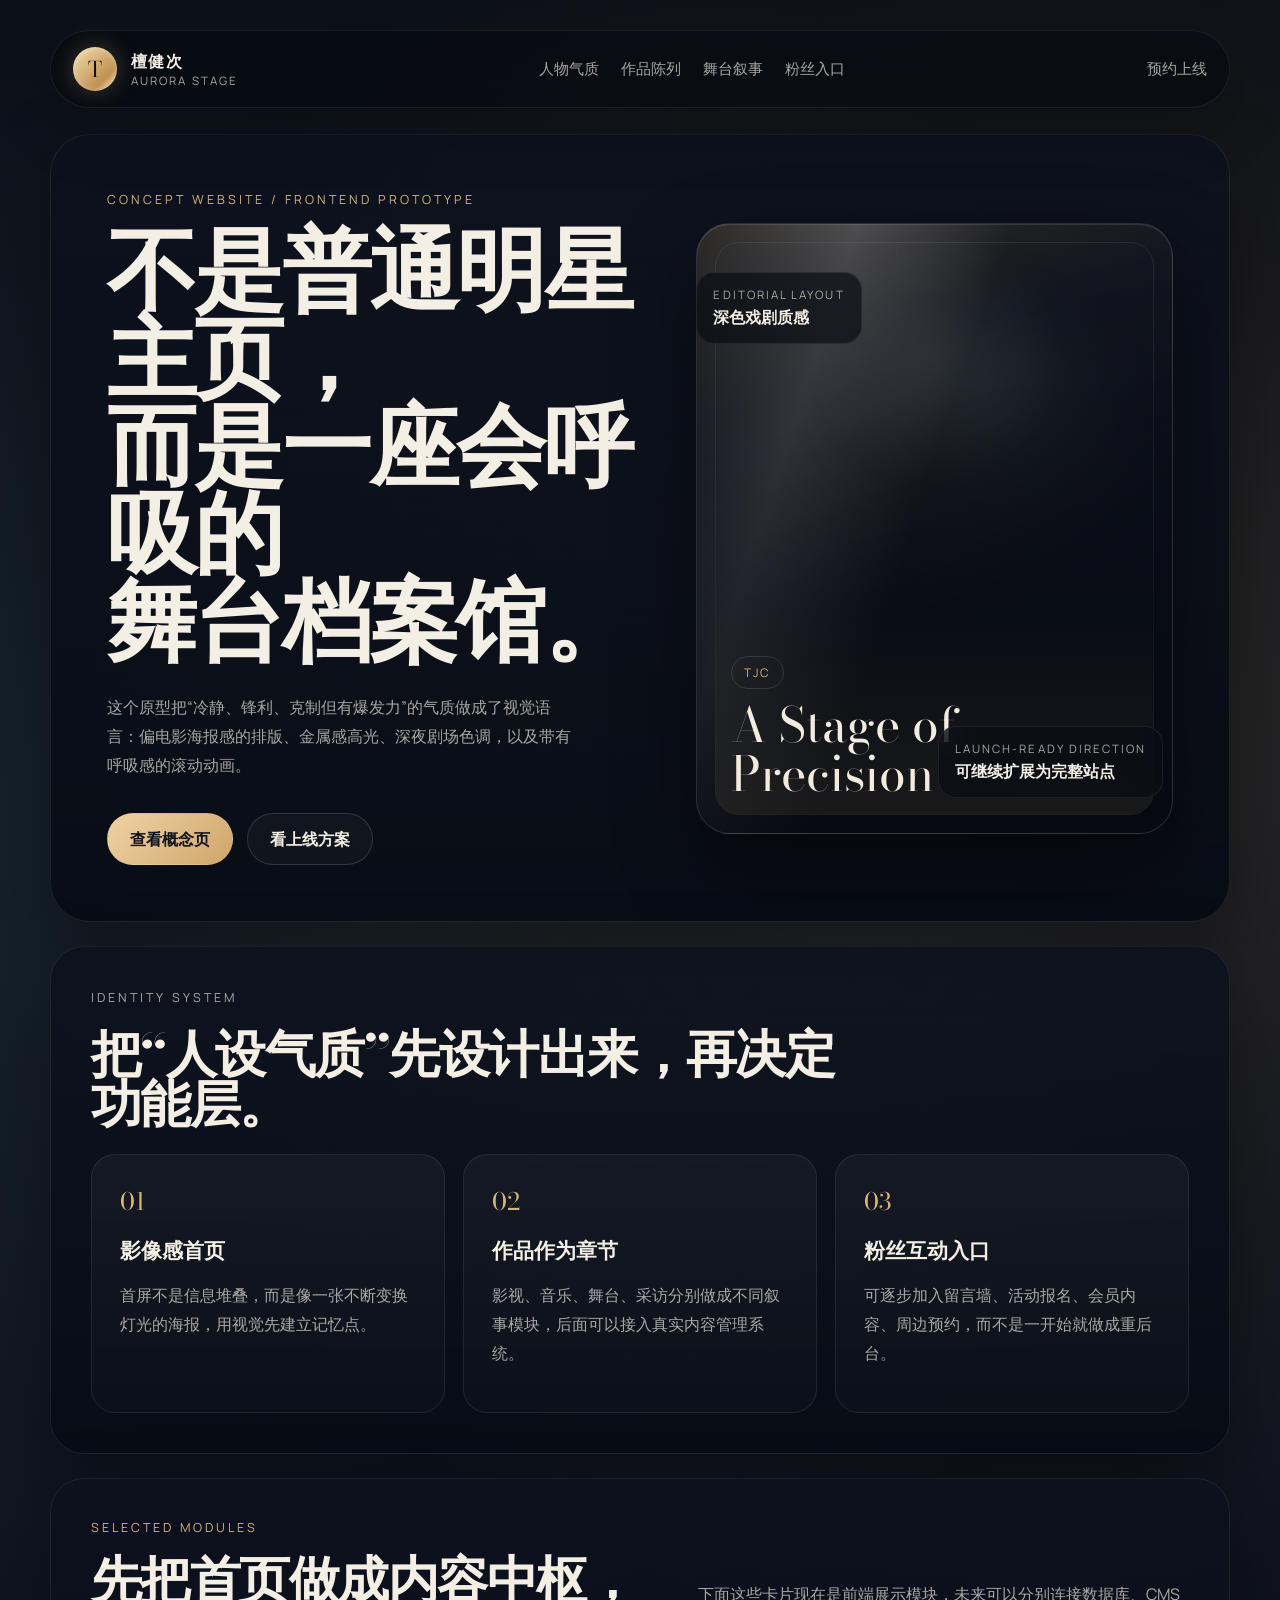
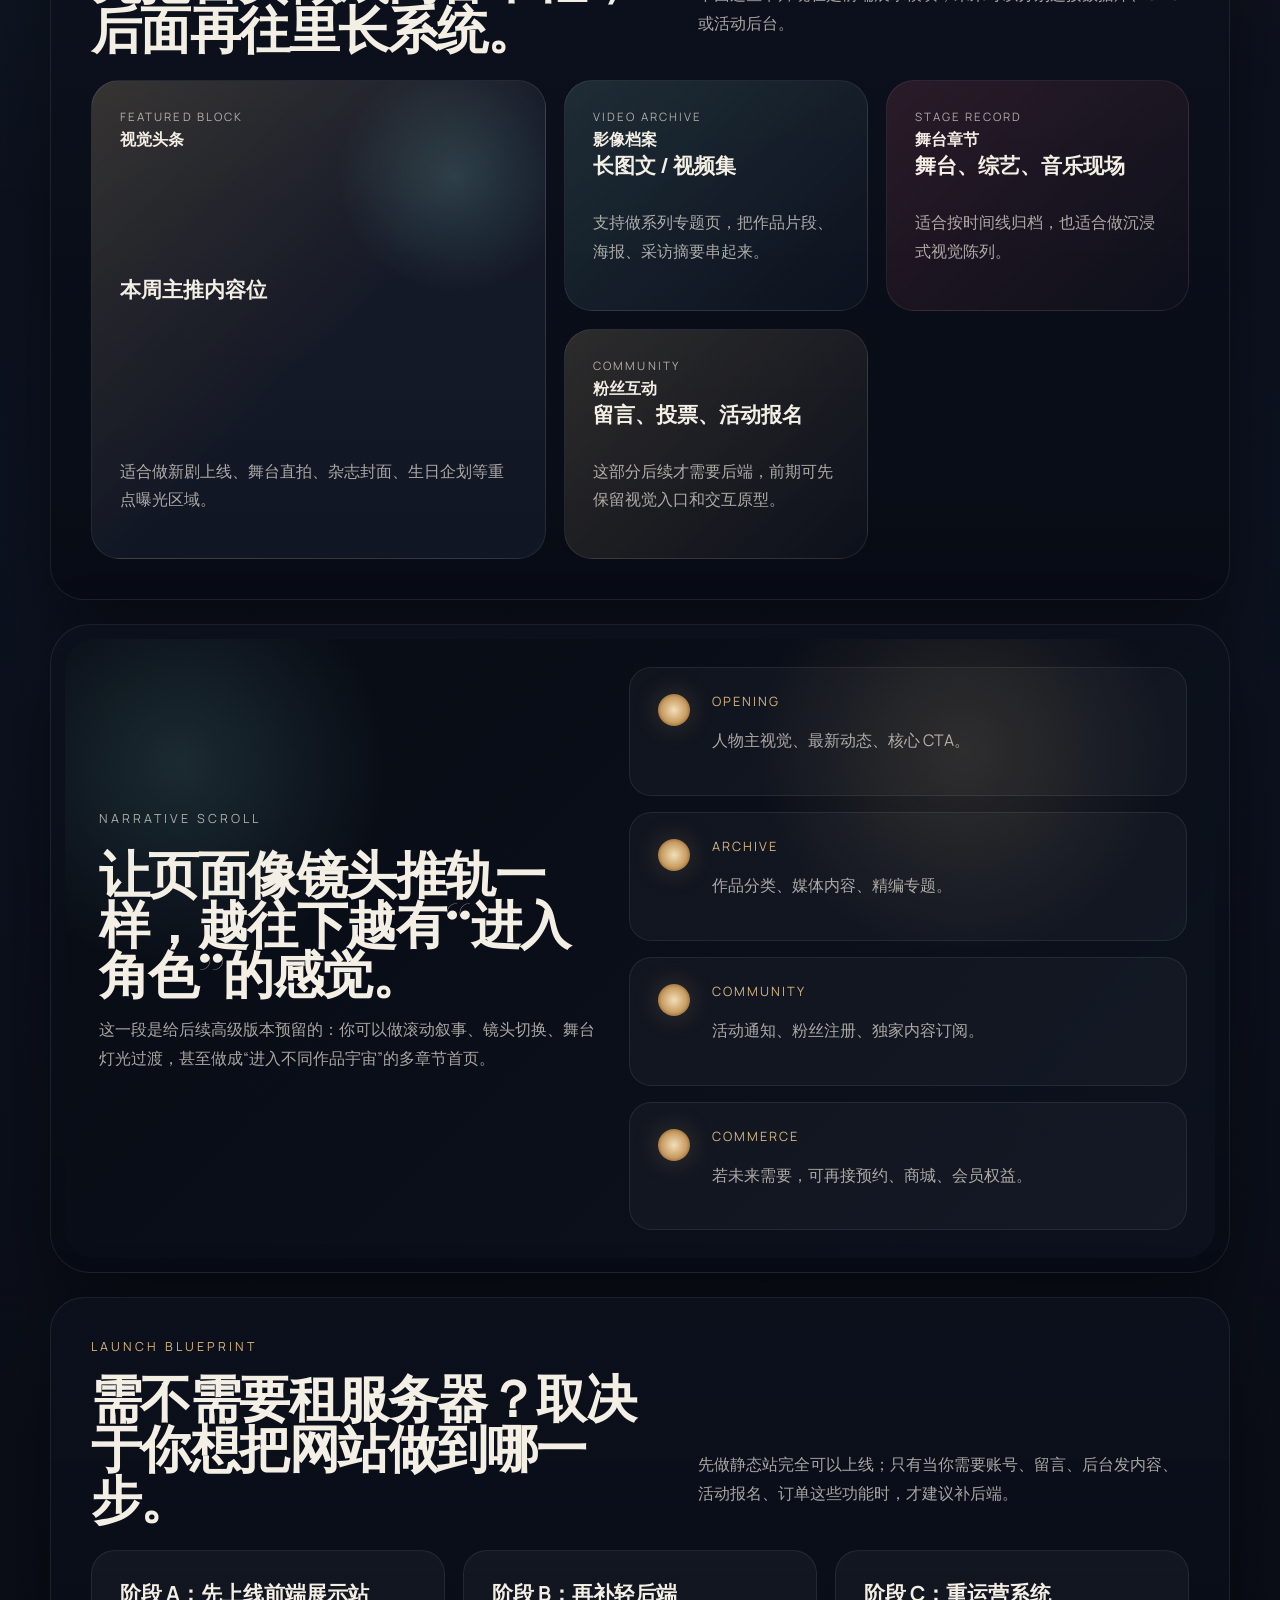
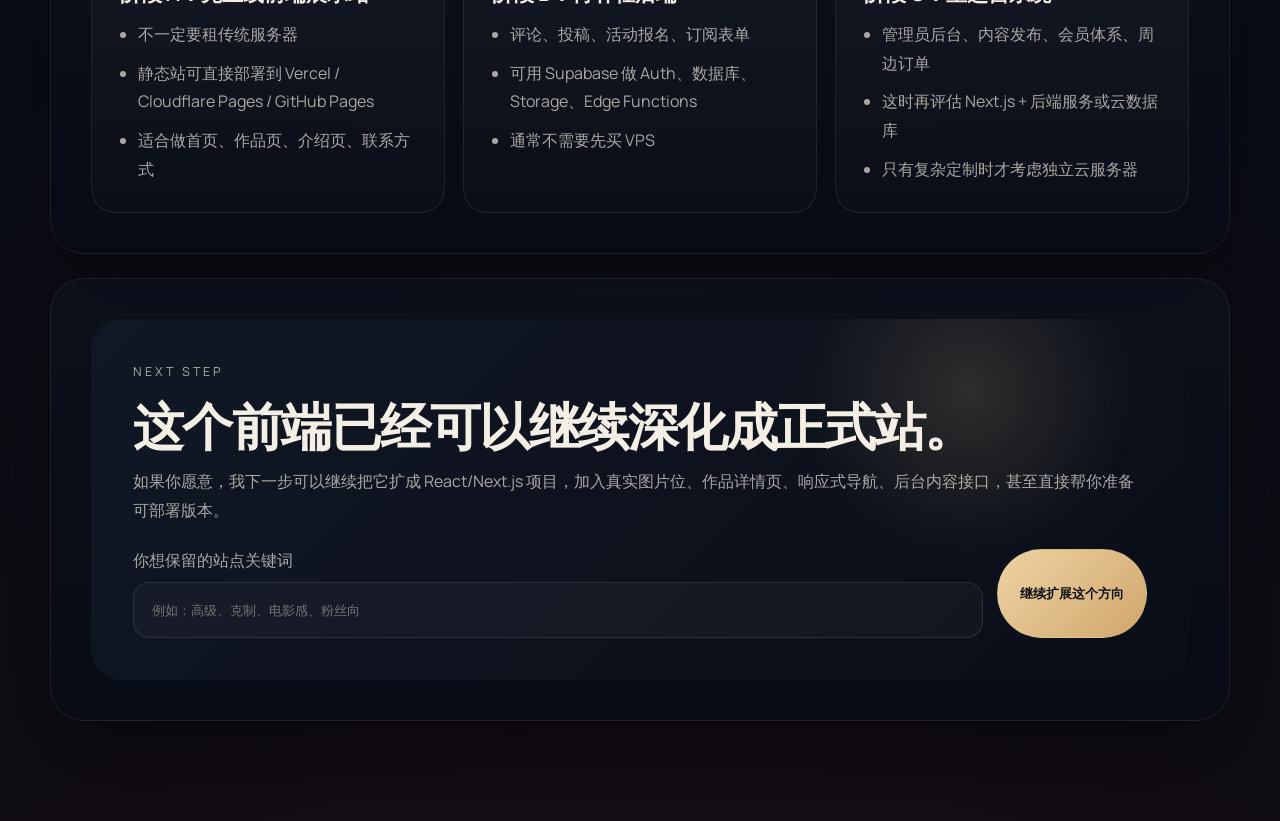
==== index.html @ e32d3f96 "Publish the first concept homepage so the project has a concrete visual starting point This seeds th" ====
<!DOCTYPE html>
<html lang="zh-CN">
  <head>
    <meta charset="UTF-8" />
    <meta name="viewport" content="width=device-width, initial-scale=1.0" />
    <title>檀健次 | Aurora Stage</title>
    <meta
      name="description"
      content="为檀健次打造的概念型个人站首页原型，包含视觉主屏、作品分区、舞台叙事与粉丝互动入口。"
    />
    <link rel="preconnect" href="https://fonts.googleapis.com" />
    <link rel="preconnect" href="https://fonts.gstatic.com" crossorigin />
    <link
      href="https://fonts.googleapis.com/css2?family=Bodoni+Moda:opsz,wght@6..96,400;6..96,500;6..96,700&family=Manrope:wght@400;500;600;700;800&display=swap"
      rel="stylesheet"
    />
    <link rel="stylesheet" href="styles.css" />
  </head>
  <body>
    <div class="page-shell">
      <header class="site-header">
        <a class="brand" href="#top" aria-label="返回顶部">
          <span class="brand-mark">T</span>
          <span class="brand-copy">
            <strong>檀健次</strong>
            <em>Aurora Stage</em>
          </span>
        </a>
        <nav class="site-nav" aria-label="主导航">
          <a href="#identity">人物气质</a>
          <a href="#works">作品陈列</a>
          <a href="#stage">舞台叙事</a>
          <a href="#join">粉丝入口</a>
        </nav>
        <a class="ghost-link" href="#join">预约上线</a>
      </header>

      <main id="top">
        <section class="hero reveal">
          <div class="hero-copy">
            <p class="eyebrow">Concept Website / Frontend Prototype</p>
            <h1>
              不是普通明星主页，<br />
              而是一座会呼吸的<br />
              舞台档案馆。
            </h1>
            <p class="hero-text">
              这个原型把“冷静、锋利、克制但有爆发力”的气质做成了视觉语言：偏电影海报感的排版、金属感高光、深夜剧场色调，以及带有呼吸感的滚动动画。
            </p>
            <div class="hero-actions">
              <a class="button primary" href="#works">查看概念页</a>
              <a class="button secondary" href="#blueprint">看上线方案</a>
            </div>
          </div>
          <div class="hero-visual" aria-hidden="true">
            <div class="halo halo-large"></div>
            <div class="halo halo-small"></div>
            <div class="portrait-frame">
              <div class="portrait-shine"></div>
              <div class="portrait-core">
                <span class="portrait-kicker">TJC</span>
                <span class="portrait-title">A Stage of Precision</span>
              </div>
            </div>
            <div class="hero-note hero-note-top">
              <span>Editorial Layout</span>
              <strong>深色戏剧质感</strong>
            </div>
            <div class="hero-note hero-note-bottom">
              <span>Launch-ready Direction</span>
              <strong>可继续扩展为完整站点</strong>
            </div>
          </div>
        </section>

        <section id="identity" class="identity reveal">
          <div class="section-heading">
            <p class="eyebrow">Identity System</p>
            <h2>把“人设气质”先设计出来，再决定功能层。</h2>
          </div>
          <div class="identity-grid">
            <article>
              <span class="card-index">01</span>
              <h3>影像感首页</h3>
              <p>
                首屏不是信息堆叠，而是像一张不断变换灯光的海报，用视觉先建立记忆点。
              </p>
            </article>
            <article>
              <span class="card-index">02</span>
              <h3>作品作为章节</h3>
              <p>
                影视、音乐、舞台、采访分别做成不同叙事模块，后面可以接入真实内容管理系统。
              </p>
            </article>
            <article>
              <span class="card-index">03</span>
              <h3>粉丝互动入口</h3>
              <p>
                可逐步加入留言墙、活动报名、会员内容、周边预约，而不是一开始就做成重后台。
              </p>
            </article>
          </div>
        </section>

        <section id="works" class="works reveal">
          <div class="section-heading split">
            <div>
              <p class="eyebrow">Selected Modules</p>
              <h2>先把首页做成内容中枢，后面再往里长系统。</h2>
            </div>
            <p class="section-text">
              下面这些卡片现在是前端展示模块，未来可以分别连接数据库、CMS 或活动后台。
            </p>
          </div>
          <div class="works-grid">
            <article class="work-card featured">
              <div class="work-meta">
                <span>Featured Block</span>
                <strong>视觉头条</strong>
              </div>
              <h3>本周主推内容位</h3>
              <p>
                适合做新剧上线、舞台直拍、杂志封面、生日企划等重点曝光区域。
              </p>
            </article>
            <article class="work-card gradient-a">
              <div class="work-meta">
                <span>Video Archive</span>
                <strong>影像档案</strong>
              </div>
              <h3>长图文 / 视频集</h3>
              <p>支持做系列专题页，把作品片段、海报、采访摘要串起来。</p>
            </article>
            <article class="work-card gradient-b">
              <div class="work-meta">
                <span>Stage Record</span>
                <strong>舞台章节</strong>
              </div>
              <h3>舞台、综艺、音乐现场</h3>
              <p>适合按时间线归档，也适合做沉浸式视觉陈列。</p>
            </article>
            <article class="work-card gradient-c">
              <div class="work-meta">
                <span>Community</span>
                <strong>粉丝互动</strong>
              </div>
              <h3>留言、投票、活动报名</h3>
              <p>这部分后续才需要后端，前期可先保留视觉入口和交互原型。</p>
            </article>
          </div>
        </section>

        <section id="stage" class="stage reveal">
          <div class="stage-panel">
            <div class="stage-copy">
              <p class="eyebrow">Narrative Scroll</p>
              <h2>让页面像镜头推轨一样，越往下越有“进入角色”的感觉。</h2>
              <p>
                这一段是给后续高级版本预留的：你可以做滚动叙事、镜头切换、舞台灯光过渡，甚至做成“进入不同作品宇宙”的多章节首页。
              </p>
            </div>
            <div class="stage-timeline">
              <div class="timeline-item">
                <span class="timeline-year">Opening</span>
                <p>人物主视觉、最新动态、核心 CTA。</p>
              </div>
              <div class="timeline-item">
                <span class="timeline-year">Archive</span>
                <p>作品分类、媒体内容、精编专题。</p>
              </div>
              <div class="timeline-item">
                <span class="timeline-year">Community</span>
                <p>活动通知、粉丝注册、独家内容订阅。</p>
              </div>
              <div class="timeline-item">
                <span class="timeline-year">Commerce</span>
                <p>若未来需要，可再接预约、商城、会员权益。</p>
              </div>
            </div>
          </div>
        </section>

        <section id="blueprint" class="blueprint reveal">
          <div class="section-heading split blueprint-head">
            <div>
              <p class="eyebrow">Launch Blueprint</p>
              <h2>需不需要租服务器？取决于你想把网站做到哪一步。</h2>
            </div>
            <p class="section-text">
              先做静态站完全可以上线；只有当你需要账号、留言、后台发内容、活动报名、订单这些功能时，才建议补后端。
            </p>
          </div>
          <div class="blueprint-grid">
            <article>
              <h3>阶段 A：先上线前端展示站</h3>
              <ul>
                <li>不一定要租传统服务器</li>
                <li>静态站可直接部署到 Vercel / Cloudflare Pages / GitHub Pages</li>
                <li>适合做首页、作品页、介绍页、联系方式</li>
              </ul>
            </article>
            <article>
              <h3>阶段 B：再补轻后端</h3>
              <ul>
                <li>评论、投稿、活动报名、订阅表单</li>
                <li>可用 Supabase 做 Auth、数据库、Storage、Edge Functions</li>
                <li>通常不需要先买 VPS</li>
              </ul>
            </article>
            <article>
              <h3>阶段 C：重运营系统</h3>
              <ul>
                <li>管理员后台、内容发布、会员体系、周边订单</li>
                <li>这时再评估 Next.js + 后端服务或云数据库</li>
                <li>只有复杂定制时才考虑独立云服务器</li>
              </ul>
            </article>
          </div>
        </section>

        <section id="join" class="join reveal">
          <div class="join-card">
            <p class="eyebrow">Next Step</p>
            <h2>这个前端已经可以继续深化成正式站。</h2>
            <p>
              如果你愿意，我下一步可以继续把它扩成 React/Next.js 项目，加入真实图片位、作品详情页、响应式导航、后台内容接口，甚至直接帮你准备可部署版本。
            </p>
            <form class="join-form">
              <label>
                <span>你想保留的站点关键词</span>
                <input type="text" placeholder="例如：高级、克制、电影感、粉丝向" />
              </label>
              <button type="button" class="button primary">继续扩展这个方向</button>
            </form>
          </div>
        </section>
      </main>
    </div>
    <script src="script.js"></script>
  </body>
</html>
---- styles.css ----
:root {
  --bg: #0a0d14;
  --bg-soft: #101623;
  --panel: rgba(13, 18, 31, 0.78);
  --panel-strong: rgba(8, 12, 21, 0.94);
  --line: rgba(255, 255, 255, 0.1);
  --text: #f4efe5;
  --muted: rgba(244, 239, 229, 0.68);
  --gold: #d4b47a;
  --gold-soft: rgba(212, 180, 122, 0.2);
  --teal: #7dc7c4;
  --crimson: #8d3147;
  --shadow: 0 35px 80px rgba(0, 0, 0, 0.42);
  --radius-xl: 34px;
  --radius-lg: 24px;
  --radius-md: 18px;
  --content: 1180px;
}

* {
  box-sizing: border-box;
}

html {
  scroll-behavior: smooth;
}

body {
  margin: 0;
  color: var(--text);
  background:
    radial-gradient(circle at 15% 20%, rgba(125, 199, 196, 0.12), transparent 30%),
    radial-gradient(circle at 82% 18%, rgba(212, 180, 122, 0.16), transparent 28%),
    radial-gradient(circle at 50% 120%, rgba(141, 49, 71, 0.18), transparent 34%),
    linear-gradient(180deg, #090c14 0%, #0d1220 52%, #080a10 100%);
  font-family: "Manrope", "PingFang SC", "Microsoft YaHei", sans-serif;
  min-height: 100vh;
}

body::before {
  content: "";
  position: fixed;
  inset: 0;
  pointer-events: none;
  background-image:
    linear-gradient(rgba(255, 255, 255, 0.03) 1px, transparent 1px),
    linear-gradient(90deg, rgba(255, 255, 255, 0.03) 1px, transparent 1px);
  background-size: 56px 56px;
  mask-image: radial-gradient(circle at center, black 48%, transparent 100%);
  opacity: 0.28;
}

.page-shell {
  width: min(calc(100% - 32px), 1320px);
  margin: 20px auto;
  padding: 10px 0 80px;
}

.site-header {
  position: sticky;
  top: 16px;
  z-index: 20;
  width: min(calc(100% - 8px), var(--content));
  margin: 0 auto 26px;
  padding: 16px 22px;
  border: 1px solid rgba(255, 255, 255, 0.08);
  border-radius: 999px;
  display: flex;
  align-items: center;
  justify-content: space-between;
  gap: 18px;
  backdrop-filter: blur(24px);
  background: rgba(6, 9, 16, 0.62);
  box-shadow: 0 20px 60px rgba(0, 0, 0, 0.24);
}

.brand {
  display: inline-flex;
  align-items: center;
  gap: 14px;
  color: inherit;
  text-decoration: none;
}

.brand-mark {
  width: 44px;
  height: 44px;
  border-radius: 50%;
  display: grid;
  place-items: center;
  font-family: "Bodoni Moda", "Times New Roman", serif;
  font-size: 1.35rem;
  color: #111;
  background: linear-gradient(135deg, #f4dfb2, #c19150 72%, #fff0c6);
  box-shadow: inset 0 1px 6px rgba(255, 255, 255, 0.35), 0 0 24px rgba(212, 180, 122, 0.28);
}

.brand-copy {
  display: flex;
  flex-direction: column;
}

.brand-copy strong {
  font-size: 0.98rem;
  font-weight: 800;
  letter-spacing: 0.08em;
}

.brand-copy em {
  color: var(--muted);
  font-style: normal;
  font-size: 0.72rem;
  letter-spacing: 0.18em;
  text-transform: uppercase;
}

.site-nav {
  display: inline-flex;
  gap: 22px;
}

.site-nav a,
.ghost-link {
  color: var(--muted);
  text-decoration: none;
  font-size: 0.95rem;
}

.site-nav a:hover,
.ghost-link:hover {
  color: var(--text);
}

main {
  width: min(100%, var(--content));
  margin: 0 auto;
}

section {
  margin-top: 24px;
}

.hero,
.identity,
.works,
.stage,
.blueprint,
.join {
  position: relative;
  overflow: hidden;
  border: 1px solid rgba(255, 255, 255, 0.08);
  background: linear-gradient(180deg, rgba(12, 17, 29, 0.82), rgba(8, 12, 21, 0.96));
  box-shadow: var(--shadow);
}

.hero {
  display: grid;
  grid-template-columns: 1.08fr 0.92fr;
  gap: 30px;
  min-height: 82vh;
  padding: 56px;
  border-radius: 40px;
}

.hero-copy {
  display: flex;
  flex-direction: column;
  justify-content: center;
  max-width: 560px;
}

.eyebrow {
  margin: 0 0 18px;
  color: var(--gold);
  letter-spacing: 0.24em;
  font-size: 0.78rem;
  text-transform: uppercase;
}

.hero h1,
.section-heading h2,
.stage-copy h2,
.join-card h2 {
  margin: 0;
  font-family: "Bodoni Moda", "Times New Roman", serif;
  font-weight: 700;
  line-height: 0.98;
  letter-spacing: -0.03em;
}

.hero h1 {
  font-size: clamp(3.5rem, 7vw, 6.6rem);
}

.hero-text,
.section-text,
.identity p,
.work-card p,
.stage-copy p,
.timeline-item p,
.blueprint li,
.join-card p {
  color: var(--muted);
  line-height: 1.8;
}

.hero-text {
  margin: 28px 0 34px;
  max-width: 470px;
  font-size: 1rem;
}

.hero-actions {
  display: flex;
  gap: 14px;
  flex-wrap: wrap;
}

.button {
  display: inline-flex;
  justify-content: center;
  align-items: center;
  min-height: 52px;
  padding: 0 22px;
  border-radius: 999px;
  border: 1px solid transparent;
  text-decoration: none;
  font-weight: 700;
  transition: transform 180ms ease, border-color 180ms ease, background 180ms ease;
  cursor: pointer;
}

.button:hover {
  transform: translateY(-2px);
}

.button.primary {
  color: #10131b;
  background: linear-gradient(135deg, #eed3a4 0%, #d0a66b 100%);
}

.button.secondary {
  color: var(--text);
  border-color: rgba(255, 255, 255, 0.14);
  background: rgba(255, 255, 255, 0.03);
}

.hero-visual {
  position: relative;
  min-height: 620px;
  display: flex;
  align-items: center;
  justify-content: center;
}

.halo {
  position: absolute;
  border-radius: 50%;
  filter: blur(14px);
}

.halo-large {
  width: 520px;
  height: 520px;
  background: radial-gradient(circle, rgba(212, 180, 122, 0.28), transparent 62%);
}

.halo-small {
  width: 280px;
  height: 280px;
  top: 12%;
  right: 5%;
  background: radial-gradient(circle, rgba(125, 199, 196, 0.24), transparent 68%);
}

.portrait-frame {
  position: relative;
  width: min(100%, 480px);
  aspect-ratio: 0.78;
  border-radius: 34px;
  background:
    linear-gradient(160deg, rgba(212, 180, 122, 0.18), rgba(255, 255, 255, 0.03) 26%, rgba(11, 16, 28, 0.94) 64%),
    linear-gradient(180deg, rgba(9, 12, 20, 0.4), rgba(9, 12, 20, 0.96));
  border: 1px solid rgba(255, 255, 255, 0.12);
  box-shadow: inset 0 1px 0 rgba(255, 255, 255, 0.1), 0 30px 80px rgba(0, 0, 0, 0.48);
  overflow: hidden;
}

.portrait-frame::before,
.portrait-frame::after {
  content: "";
  position: absolute;
  inset: 18px;
  border: 1px solid rgba(255, 255, 255, 0.08);
  border-radius: 24px;
}

.portrait-frame::after {
  inset: auto 18px 18px 18px;
  height: 34%;
  background: linear-gradient(180deg, transparent, rgba(212, 180, 122, 0.09));
  border: none;
  border-radius: 0 0 24px 24px;
}

.portrait-shine {
  position: absolute;
  inset: -10% auto auto -20%;
  width: 62%;
  height: 130%;
  background: linear-gradient(90deg, transparent, rgba(255, 255, 255, 0.18), transparent);
  transform: rotate(18deg);
  animation: shimmer 10s linear infinite;
}

.portrait-core {
  position: absolute;
  inset: 0;
  display: flex;
  flex-direction: column;
  justify-content: flex-end;
  padding: 34px;
  background:
    radial-gradient(circle at 50% 22%, rgba(255, 255, 255, 0.06), transparent 24%),
    linear-gradient(180deg, transparent, rgba(5, 7, 12, 0.74));
}

.portrait-kicker {
  display: inline-block;
  width: fit-content;
  margin-bottom: 12px;
  padding: 7px 12px;
  border-radius: 999px;
  border: 1px solid rgba(255, 255, 255, 0.12);
  color: var(--gold);
  letter-spacing: 0.2em;
  font-size: 0.74rem;
}

.portrait-title {
  max-width: 240px;
  font-family: "Bodoni Moda", "Times New Roman", serif;
  font-size: clamp(2rem, 4vw, 3rem);
  line-height: 1.02;
}

.hero-note {
  position: absolute;
  padding: 14px 16px;
  border-radius: 18px;
  border: 1px solid rgba(255, 255, 255, 0.08);
  background: rgba(9, 12, 20, 0.68);
  backdrop-filter: blur(16px);
}

.hero-note span,
.work-meta span {
  display: block;
  margin-bottom: 4px;
  color: var(--muted);
  font-size: 0.72rem;
  letter-spacing: 0.18em;
  text-transform: uppercase;
}

.hero-note strong,
.work-meta strong {
  font-size: 0.98rem;
}

.hero-note-top {
  top: 12%;
  left: 0;
}

.hero-note-bottom {
  right: 2%;
  bottom: 10%;
}

.identity,
.works,
.blueprint,
.join {
  padding: 40px;
  border-radius: 34px;
}

.section-heading {
  max-width: 760px;
  margin-bottom: 26px;
}

.section-heading h2,
.stage-copy h2,
.join-card h2 {
  font-size: clamp(2rem, 4vw, 3.5rem);
}

.section-heading.split,
.blueprint-head {
  max-width: none;
  display: grid;
  grid-template-columns: 1.08fr 0.92fr;
  gap: 30px;
  align-items: end;
}

.identity-grid,
.works-grid,
.blueprint-grid {
  display: grid;
  gap: 18px;
}

.identity-grid {
  grid-template-columns: repeat(3, minmax(0, 1fr));
}

.identity-grid article,
.blueprint-grid article {
  padding: 28px;
  border-radius: var(--radius-lg);
  border: 1px solid rgba(255, 255, 255, 0.08);
  background: linear-gradient(180deg, rgba(255, 255, 255, 0.04), rgba(255, 255, 255, 0.015));
}

.card-index {
  display: inline-block;
  margin-bottom: 16px;
  color: var(--gold);
  font-family: "Bodoni Moda", "Times New Roman", serif;
  font-size: 1.5rem;
}

.identity-grid h3,
.work-card h3,
.blueprint-grid h3 {
  margin: 0 0 12px;
  font-size: 1.3rem;
}

.works-grid {
  grid-template-columns: 1.2fr 0.8fr 0.8fr;
  grid-auto-rows: minmax(220px, auto);
}

.work-card {
  padding: 28px;
  border-radius: 28px;
  min-height: 220px;
  border: 1px solid rgba(255, 255, 255, 0.08);
  display: flex;
  flex-direction: column;
  justify-content: space-between;
  background: linear-gradient(180deg, rgba(255, 255, 255, 0.045), rgba(255, 255, 255, 0.015));
}

.work-card.featured {
  grid-row: span 2;
  min-height: 460px;
  background:
    linear-gradient(180deg, rgba(255, 255, 255, 0.035), rgba(255, 255, 255, 0.01)),
    radial-gradient(circle at 80% 20%, rgba(125, 199, 196, 0.2), transparent 22%),
    linear-gradient(135deg, rgba(212, 180, 122, 0.18), rgba(15, 20, 35, 0.96) 55%);
}

.gradient-a {
  background:
    linear-gradient(180deg, rgba(255, 255, 255, 0.02), rgba(255, 255, 255, 0.01)),
    linear-gradient(135deg, rgba(125, 199, 196, 0.14), rgba(10, 15, 28, 0.96));
}

.gradient-b {
  background:
    linear-gradient(180deg, rgba(255, 255, 255, 0.02), rgba(255, 255, 255, 0.01)),
    linear-gradient(135deg, rgba(141, 49, 71, 0.22), rgba(10, 14, 25, 0.96));
}

.gradient-c {
  background:
    linear-gradient(180deg, rgba(255, 255, 255, 0.02), rgba(255, 255, 255, 0.01)),
    linear-gradient(135deg, rgba(212, 180, 122, 0.16), rgba(10, 14, 25, 0.96));
}

.stage {
  padding: 14px;
  border-radius: 40px;
}

.stage-panel {
  display: grid;
  grid-template-columns: 0.96fr 1.04fr;
  gap: 20px;
  padding: 28px;
  min-height: 520px;
  border-radius: 30px;
  background:
    radial-gradient(circle at 10% 20%, rgba(125, 199, 196, 0.16), transparent 18%),
    radial-gradient(circle at 78% 18%, rgba(212, 180, 122, 0.15), transparent 20%),
    linear-gradient(135deg, rgba(8, 12, 20, 0.95), rgba(14, 19, 31, 0.92));
}

.stage-copy {
  display: flex;
  flex-direction: column;
  justify-content: center;
  padding: 16px 12px 16px 6px;
}

.stage-timeline {
  display: grid;
  gap: 16px;
  align-content: center;
}

.timeline-item {
  position: relative;
  padding: 24px 24px 24px 82px;
  border-radius: 22px;
  border: 1px solid rgba(255, 255, 255, 0.08);
  background: rgba(255, 255, 255, 0.03);
}

.timeline-item::before {
  content: "";
  position: absolute;
  left: 28px;
  top: 26px;
  width: 32px;
  height: 32px;
  border-radius: 50%;
  background: radial-gradient(circle, #f2dfba 0%, #c89c61 56%, #57330f 100%);
  box-shadow: 0 0 26px rgba(212, 180, 122, 0.22);
}

.timeline-year {
  display: block;
  margin-bottom: 8px;
  color: var(--gold);
  letter-spacing: 0.16em;
  text-transform: uppercase;
  font-size: 0.8rem;
}

.blueprint-grid {
  grid-template-columns: repeat(3, minmax(0, 1fr));
}

.blueprint-grid ul {
  margin: 0;
  padding-left: 18px;
}

.blueprint-grid li + li {
  margin-top: 10px;
}

.join-card {
  position: relative;
  padding: 42px;
  border-radius: 30px;
  background:
    radial-gradient(circle at 80% 20%, rgba(212, 180, 122, 0.17), transparent 18%),
    linear-gradient(135deg, rgba(18, 24, 38, 0.96), rgba(10, 14, 24, 0.98));
}

.join-form {
  display: grid;
  grid-template-columns: 1fr auto;
  gap: 14px;
  margin-top: 24px;
}

.join-form label {
  display: block;
}

.join-form span {
  display: block;
  margin-bottom: 10px;
  color: var(--muted);
}

.join-form input {
  width: 100%;
  min-height: 56px;
  padding: 0 18px;
  color: var(--text);
  border: 1px solid rgba(255, 255, 255, 0.1);
  border-radius: 16px;
  background: rgba(255, 255, 255, 0.03);
  outline: none;
}

.join-form input:focus {
  border-color: rgba(212, 180, 122, 0.48);
  box-shadow: 0 0 0 4px rgba(212, 180, 122, 0.08);
}

.reveal {
  opacity: 0;
  transform: translateY(26px);
  transition: opacity 700ms ease, transform 700ms ease;
}

.reveal.is-visible {
  opacity: 1;
  transform: translateY(0);
}

@keyframes shimmer {
  0% {
    transform: translateX(-24%) rotate(18deg);
  }
  100% {
    transform: translateX(172%) rotate(18deg);
  }
}

@media (max-width: 1100px) {
  .site-header,
  .section-heading.split,
  .blueprint-head,
  .hero,
  .stage-panel,
  .join-form,
  .works-grid,
  .identity-grid,
  .blueprint-grid {
    grid-template-columns: 1fr;
  }

  .site-header {
    border-radius: 28px;
    padding: 18px;
    display: grid;
    justify-content: stretch;
  }

  .site-nav {
    flex-wrap: wrap;
  }

  .hero {
    min-height: auto;
    padding: 34px;
  }

  .hero-visual {
    min-height: 520px;
  }

  .work-card.featured {
    grid-row: span 1;
    min-height: 280px;
  }
}

@media (max-width: 720px) {
  .page-shell {
    width: min(calc(100% - 18px), 1320px);
    margin: 10px auto;
    padding-bottom: 56px;
  }

  .site-header {
    position: static;
    margin-bottom: 16px;
  }

  .site-nav {
    gap: 12px 16px;
  }

  .hero,
  .identity,
  .works,
  .blueprint,
  .join {
    padding: 24px;
    border-radius: 24px;
  }

  .stage {
    border-radius: 24px;
  }

  .stage-panel,
  .join-card {
    padding: 22px;
    border-radius: 22px;
  }

  .hero h1 {
    font-size: clamp(2.7rem, 15vw, 4.2rem);
  }

  .section-heading h2,
  .stage-copy h2,
  .join-card h2 {
    font-size: clamp(1.8rem, 9vw, 2.8rem);
  }

  .hero-visual {
    min-height: 420px;
  }

  .portrait-frame {
    max-width: 100%;
  }

  .hero-note {
    position: static;
    margin-top: 12px;
  }

  .timeline-item {
    padding: 20px 18px 20px 68px;
  }

  .timeline-item::before {
    left: 22px;
    top: 22px;
    width: 26px;
    height: 26px;
  }
}
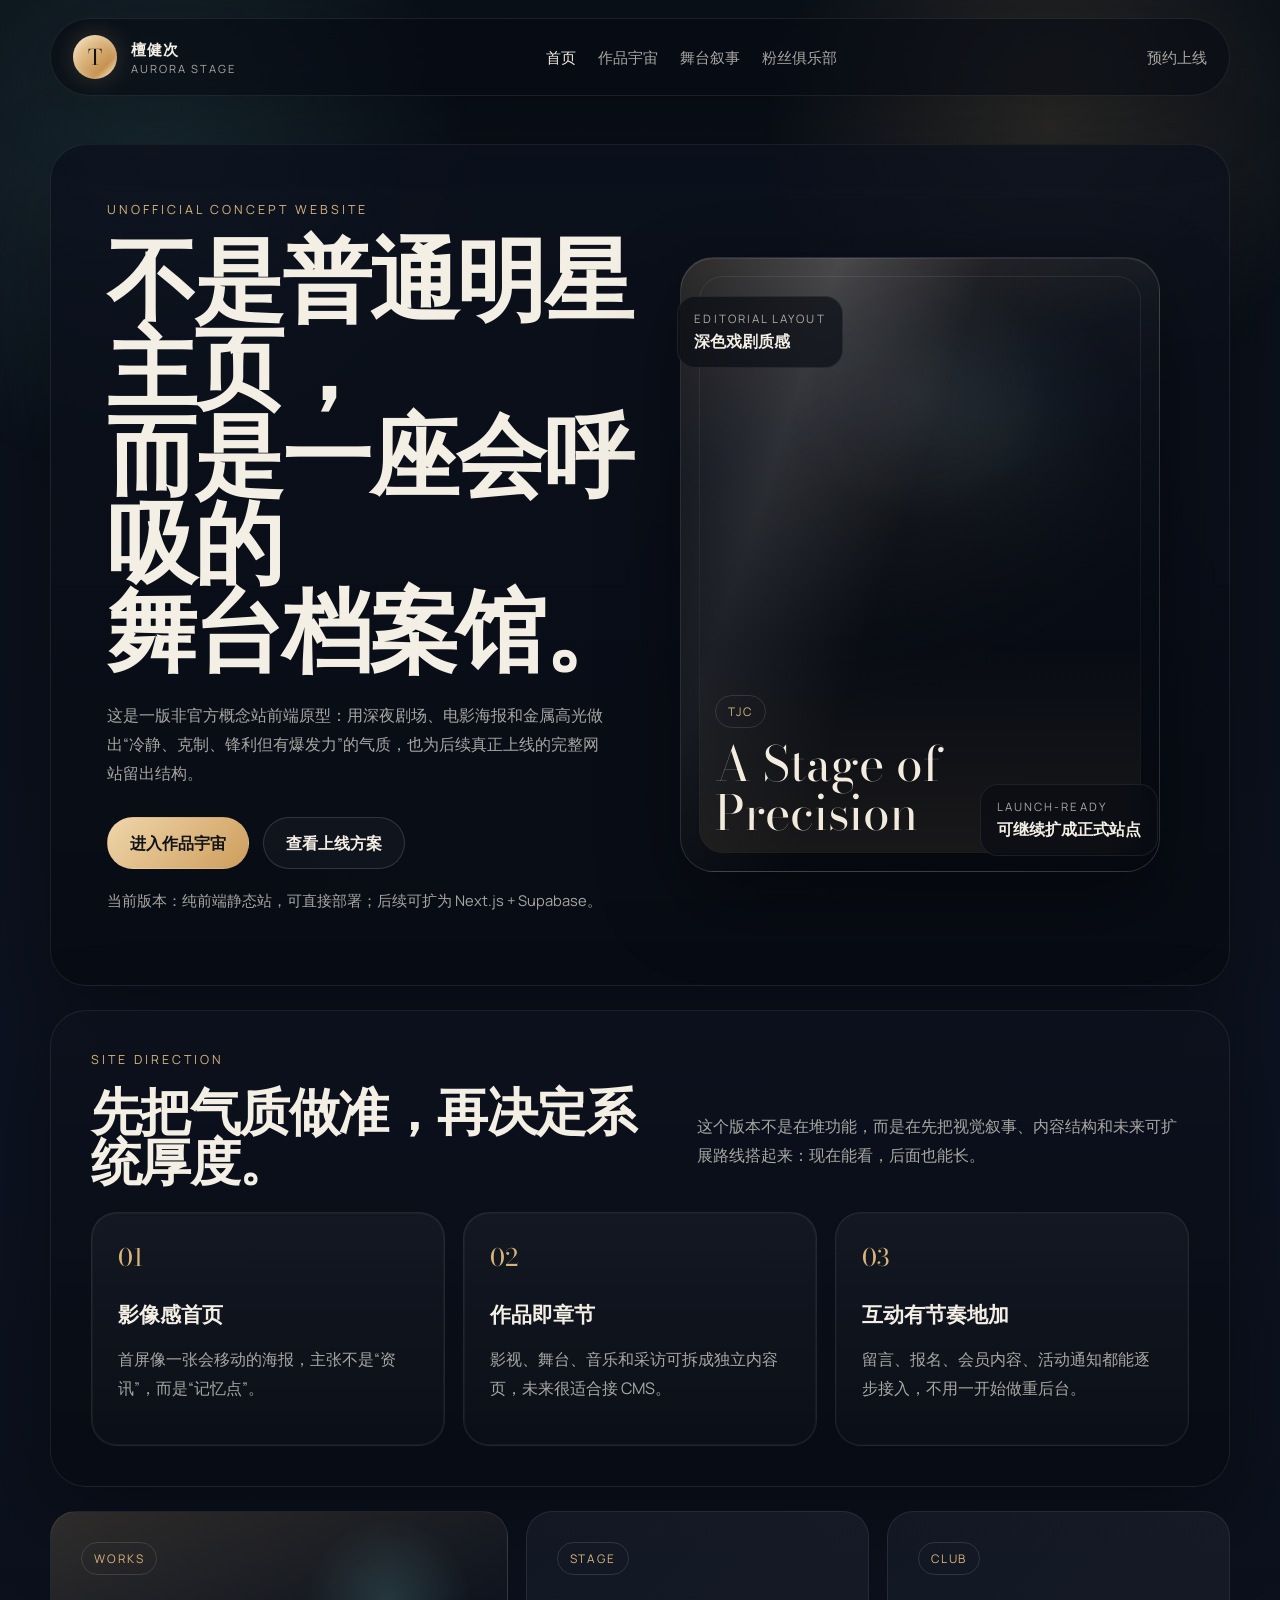
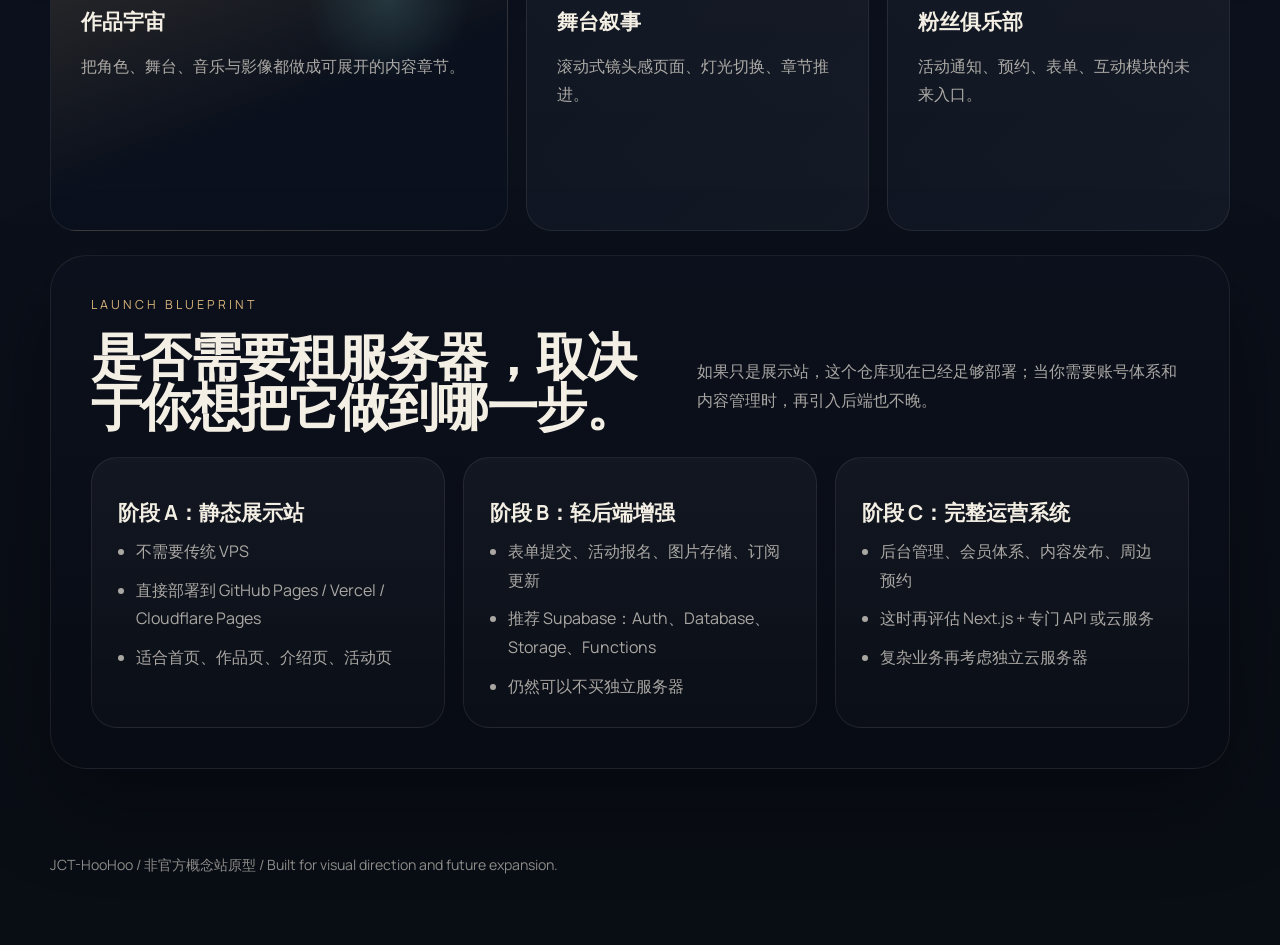
==== commit 89926128: "Expand the prototype into a deployable multi-page site with a clear growth path The repo now moves b" ====
--- a/index.html
+++ b/index.html
@@ -6,8 +6,10 @@
     <title>檀健次 | Aurora Stage</title>
     <meta
       name="description"
-      content="为檀健次打造的概念型个人站首页原型，包含视觉主屏、作品分区、舞台叙事与粉丝互动入口。"
+      content="非官方概念站首页原型：为檀健次主题网站设计的高质感前端首页，包含作品入口、舞台叙事和未来上线方案。"
     />
+    <meta name="theme-color" content="#0b0f17" />
+    <link rel="icon" type="image/svg+xml" href="favicon.svg" />
     <link rel="preconnect" href="https://fonts.googleapis.com" />
     <link rel="preconnect" href="https://fonts.gstatic.com" crossorigin />
     <link
@@ -16,227 +18,157 @@
     />
     <link rel="stylesheet" href="styles.css" />
   </head>
-  <body>
-    <div class="page-shell">
-      <header class="site-header">
-        <a class="brand" href="#top" aria-label="返回顶部">
-          <span class="brand-mark">T</span>
-          <span class="brand-copy">
-            <strong>檀健次</strong>
-            <em>Aurora Stage</em>
-          </span>
-        </a>
-        <nav class="site-nav" aria-label="主导航">
-          <a href="#identity">人物气质</a>
-          <a href="#works">作品陈列</a>
-          <a href="#stage">舞台叙事</a>
-          <a href="#join">粉丝入口</a>
-        </nav>
-        <a class="ghost-link" href="#join">预约上线</a>
-      </header>
+  <body data-page="home">
+    <div class="site-bg"></div>
+    <header class="site-header">
+      <a class="brand" href="index.html" aria-label="返回首页">
+        <span class="brand-mark">T</span>
+        <span class="brand-copy">
+          <strong>檀健次</strong>
+          <em>Aurora Stage</em>
+        </span>
+      </a>
+      <button class="nav-toggle" type="button" aria-label="打开导航" aria-expanded="false">
+        <span></span>
+        <span></span>
+      </button>
+      <nav class="site-nav" aria-label="主导航">
+        <a href="index.html" aria-current="page">首页</a>
+        <a href="works.html">作品宇宙</a>
+        <a href="stage.html">舞台叙事</a>
+        <a href="club.html">粉丝俱乐部</a>
+      </nav>
+      <a class="ghost-link" href="club.html#launch">预约上线</a>
+    </header>
 
-      <main id="top">
-        <section class="hero reveal">
-          <div class="hero-copy">
-            <p class="eyebrow">Concept Website / Frontend Prototype</p>
-            <h1>
-              不是普通明星主页，<br />
-              而是一座会呼吸的<br />
-              舞台档案馆。
-            </h1>
-            <p class="hero-text">
-              这个原型把“冷静、锋利、克制但有爆发力”的气质做成了视觉语言：偏电影海报感的排版、金属感高光、深夜剧场色调，以及带有呼吸感的滚动动画。
-            </p>
-            <div class="hero-actions">
-              <a class="button primary" href="#works">查看概念页</a>
-              <a class="button secondary" href="#blueprint">看上线方案</a>
+    <main class="page-shell">
+      <section class="hero panel reveal">
+        <div class="hero-copy">
+          <p class="eyebrow">Unofficial Concept Website</p>
+          <h1>
+            不是普通明星主页，<br />
+            而是一座会呼吸的<br />
+            舞台档案馆。
+          </h1>
+          <p class="hero-text">
+            这是一版非官方概念站前端原型：用深夜剧场、电影海报和金属高光做出“冷静、克制、锋利但有爆发力”的气质，也为后续真正上线的完整网站留出结构。
+          </p>
+          <div class="hero-actions">
+            <a class="button primary" href="works.html">进入作品宇宙</a>
+            <a class="button secondary" href="#blueprint">查看上线方案</a>
+          </div>
+          <p class="micro-note">当前版本：纯前端静态站，可直接部署；后续可扩为 Next.js + Supabase。</p>
+        </div>
+        <div class="hero-visual" aria-hidden="true">
+          <div class="orb orb-gold"></div>
+          <div class="orb orb-teal"></div>
+          <div class="portrait-frame">
+            <div class="portrait-shine"></div>
+            <div class="portrait-core">
+              <span class="portrait-kicker">TJC</span>
+              <span class="portrait-title">A Stage of Precision</span>
             </div>
           </div>
-          <div class="hero-visual" aria-hidden="true">
-            <div class="halo halo-large"></div>
-            <div class="halo halo-small"></div>
-            <div class="portrait-frame">
-              <div class="portrait-shine"></div>
-              <div class="portrait-core">
-                <span class="portrait-kicker">TJC</span>
-                <span class="portrait-title">A Stage of Precision</span>
-              </div>
-            </div>
-            <div class="hero-note hero-note-top">
-              <span>Editorial Layout</span>
-              <strong>深色戏剧质感</strong>
-            </div>
-            <div class="hero-note hero-note-bottom">
-              <span>Launch-ready Direction</span>
-              <strong>可继续扩展为完整站点</strong>
-            </div>
+          <div class="floating-note top-note">
+            <span>Editorial Layout</span>
+            <strong>深色戏剧质感</strong>
           </div>
-        </section>
+          <div class="floating-note bottom-note">
+            <span>Launch-ready</span>
+            <strong>可继续扩成正式站点</strong>
+          </div>
+        </div>
+      </section>
 
-        <section id="identity" class="identity reveal">
-          <div class="section-heading">
-            <p class="eyebrow">Identity System</p>
-            <h2>把“人设气质”先设计出来，再决定功能层。</h2>
+      <section class="overview reveal">
+        <div class="section-heading split-heading">
+          <div>
+            <p class="eyebrow">Site Direction</p>
+            <h2>先把气质做准，再决定系统厚度。</h2>
           </div>
-          <div class="identity-grid">
-            <article>
-              <span class="card-index">01</span>
-              <h3>影像感首页</h3>
-              <p>
-                首屏不是信息堆叠，而是像一张不断变换灯光的海报，用视觉先建立记忆点。
-              </p>
-            </article>
-            <article>
-              <span class="card-index">02</span>
-              <h3>作品作为章节</h3>
-              <p>
-                影视、音乐、舞台、采访分别做成不同叙事模块，后面可以接入真实内容管理系统。
-              </p>
-            </article>
-            <article>
-              <span class="card-index">03</span>
-              <h3>粉丝互动入口</h3>
-              <p>
-                可逐步加入留言墙、活动报名、会员内容、周边预约，而不是一开始就做成重后台。
-              </p>
-            </article>
+          <p class="section-text">
+            这个版本不是在堆功能，而是在先把视觉叙事、内容结构和未来可扩展路线搭起来：现在能看，后面也能长。
+          </p>
+        </div>
+        <div class="stack-grid">
+          <article class="glass-card accent-gold">
+            <span class="card-index">01</span>
+            <h3>影像感首页</h3>
+            <p>首屏像一张会移动的海报，主张不是“资讯”，而是“记忆点”。</p>
+          </article>
+          <article class="glass-card accent-teal">
+            <span class="card-index">02</span>
+            <h3>作品即章节</h3>
+            <p>影视、舞台、音乐和采访可拆成独立内容页，未来很适合接 CMS。</p>
+          </article>
+          <article class="glass-card accent-rose">
+            <span class="card-index">03</span>
+            <h3>互动有节奏地加</h3>
+            <p>留言、报名、会员内容、活动通知都能逐步接入，不用一开始做重后台。</p>
+          </article>
+        </div>
+      </section>
+
+      <section class="entry-grid reveal">
+        <a class="entry-card entry-large" href="works.html">
+          <span class="entry-tag">Works</span>
+          <h3>作品宇宙</h3>
+          <p>把角色、舞台、音乐与影像都做成可展开的内容章节。</p>
+        </a>
+        <a class="entry-card" href="stage.html">
+          <span class="entry-tag">Stage</span>
+          <h3>舞台叙事</h3>
+          <p>滚动式镜头感页面、灯光切换、章节推进。</p>
+        </a>
+        <a class="entry-card" href="club.html">
+          <span class="entry-tag">Club</span>
+          <h3>粉丝俱乐部</h3>
+          <p>活动通知、预约、表单、互动模块的未来入口。</p>
+        </a>
+      </section>
+
+      <section id="blueprint" class="blueprint panel reveal">
+        <div class="section-heading split-heading">
+          <div>
+            <p class="eyebrow">Launch Blueprint</p>
+            <h2>是否需要租服务器，取决于你想把它做到哪一步。</h2>
           </div>
-        </section>
+          <p class="section-text">
+            如果只是展示站，这个仓库现在已经足够部署；当你需要账号体系和内容管理时，再引入后端也不晚。
+          </p>
+        </div>
+        <div class="roadmap-grid">
+          <article class="roadmap-card">
+            <h3>阶段 A：静态展示站</h3>
+            <ul>
+              <li>不需要传统 VPS</li>
+              <li>直接部署到 GitHub Pages / Vercel / Cloudflare Pages</li>
+              <li>适合首页、作品页、介绍页、活动页</li>
+            </ul>
+          </article>
+          <article class="roadmap-card">
+            <h3>阶段 B：轻后端增强</h3>
+            <ul>
+              <li>表单提交、活动报名、图片存储、订阅更新</li>
+              <li>推荐 Supabase：Auth、Database、Storage、Functions</li>
+              <li>仍然可以不买独立服务器</li>
+            </ul>
+          </article>
+          <article class="roadmap-card">
+            <h3>阶段 C：完整运营系统</h3>
+            <ul>
+              <li>后台管理、会员体系、内容发布、周边预约</li>
+              <li>这时再评估 Next.js + 专门 API 或云服务</li>
+              <li>复杂业务再考虑独立云服务器</li>
+            </ul>
+          </article>
+        </div>
+      </section>
+    </main>
 
-        <section id="works" class="works reveal">
-          <div class="section-heading split">
-            <div>
-              <p class="eyebrow">Selected Modules</p>
-              <h2>先把首页做成内容中枢，后面再往里长系统。</h2>
-            </div>
-            <p class="section-text">
-              下面这些卡片现在是前端展示模块，未来可以分别连接数据库、CMS 或活动后台。
-            </p>
-          </div>
-          <div class="works-grid">
-            <article class="work-card featured">
-              <div class="work-meta">
-                <span>Featured Block</span>
-                <strong>视觉头条</strong>
-              </div>
-              <h3>本周主推内容位</h3>
-              <p>
-                适合做新剧上线、舞台直拍、杂志封面、生日企划等重点曝光区域。
-              </p>
-            </article>
-            <article class="work-card gradient-a">
-              <div class="work-meta">
-                <span>Video Archive</span>
-                <strong>影像档案</strong>
-              </div>
-              <h3>长图文 / 视频集</h3>
-              <p>支持做系列专题页，把作品片段、海报、采访摘要串起来。</p>
-            </article>
-            <article class="work-card gradient-b">
-              <div class="work-meta">
-                <span>Stage Record</span>
-                <strong>舞台章节</strong>
-              </div>
-              <h3>舞台、综艺、音乐现场</h3>
-              <p>适合按时间线归档，也适合做沉浸式视觉陈列。</p>
-            </article>
-            <article class="work-card gradient-c">
-              <div class="work-meta">
-                <span>Community</span>
-                <strong>粉丝互动</strong>
-              </div>
-              <h3>留言、投票、活动报名</h3>
-              <p>这部分后续才需要后端，前期可先保留视觉入口和交互原型。</p>
-            </article>
-          </div>
-        </section>
-
-        <section id="stage" class="stage reveal">
-          <div class="stage-panel">
-            <div class="stage-copy">
-              <p class="eyebrow">Narrative Scroll</p>
-              <h2>让页面像镜头推轨一样，越往下越有“进入角色”的感觉。</h2>
-              <p>
-                这一段是给后续高级版本预留的：你可以做滚动叙事、镜头切换、舞台灯光过渡，甚至做成“进入不同作品宇宙”的多章节首页。
-              </p>
-            </div>
-            <div class="stage-timeline">
-              <div class="timeline-item">
-                <span class="timeline-year">Opening</span>
-                <p>人物主视觉、最新动态、核心 CTA。</p>
-              </div>
-              <div class="timeline-item">
-                <span class="timeline-year">Archive</span>
-                <p>作品分类、媒体内容、精编专题。</p>
-              </div>
-              <div class="timeline-item">
-                <span class="timeline-year">Community</span>
-                <p>活动通知、粉丝注册、独家内容订阅。</p>
-              </div>
-              <div class="timeline-item">
-                <span class="timeline-year">Commerce</span>
-                <p>若未来需要，可再接预约、商城、会员权益。</p>
-              </div>
-            </div>
-          </div>
-        </section>
-
-        <section id="blueprint" class="blueprint reveal">
-          <div class="section-heading split blueprint-head">
-            <div>
-              <p class="eyebrow">Launch Blueprint</p>
-              <h2>需不需要租服务器？取决于你想把网站做到哪一步。</h2>
-            </div>
-            <p class="section-text">
-              先做静态站完全可以上线；只有当你需要账号、留言、后台发内容、活动报名、订单这些功能时，才建议补后端。
-            </p>
-          </div>
-          <div class="blueprint-grid">
-            <article>
-              <h3>阶段 A：先上线前端展示站</h3>
-              <ul>
-                <li>不一定要租传统服务器</li>
-                <li>静态站可直接部署到 Vercel / Cloudflare Pages / GitHub Pages</li>
-                <li>适合做首页、作品页、介绍页、联系方式</li>
-              </ul>
-            </article>
-            <article>
-              <h3>阶段 B：再补轻后端</h3>
-              <ul>
-                <li>评论、投稿、活动报名、订阅表单</li>
-                <li>可用 Supabase 做 Auth、数据库、Storage、Edge Functions</li>
-                <li>通常不需要先买 VPS</li>
-              </ul>
-            </article>
-            <article>
-              <h3>阶段 C：重运营系统</h3>
-              <ul>
-                <li>管理员后台、内容发布、会员体系、周边订单</li>
-                <li>这时再评估 Next.js + 后端服务或云数据库</li>
-                <li>只有复杂定制时才考虑独立云服务器</li>
-              </ul>
-            </article>
-          </div>
-        </section>
-
-        <section id="join" class="join reveal">
-          <div class="join-card">
-            <p class="eyebrow">Next Step</p>
-            <h2>这个前端已经可以继续深化成正式站。</h2>
-            <p>
-              如果你愿意，我下一步可以继续把它扩成 React/Next.js 项目，加入真实图片位、作品详情页、响应式导航、后台内容接口，甚至直接帮你准备可部署版本。
-            </p>
-            <form class="join-form">
-              <label>
-                <span>你想保留的站点关键词</span>
-                <input type="text" placeholder="例如：高级、克制、电影感、粉丝向" />
-              </label>
-              <button type="button" class="button primary">继续扩展这个方向</button>
-            </form>
-          </div>
-        </section>
-      </main>
-    </div>
+    <footer class="site-footer">
+      <p>JCT-HooHoo / 非官方概念站原型 / Built for visual direction and future expansion.</p>
+    </footer>
     <script src="script.js"></script>
   </body>
 </html>
--- a/styles.css
+++ b/styles.css
@@ -1,20 +1,20 @@
 :root {
-  --bg: #0a0d14;
-  --bg-soft: #101623;
-  --panel: rgba(13, 18, 31, 0.78);
-  --panel-strong: rgba(8, 12, 21, 0.94);
-  --line: rgba(255, 255, 255, 0.1);
-  --text: #f4efe5;
-  --muted: rgba(244, 239, 229, 0.68);
-  --gold: #d4b47a;
-  --gold-soft: rgba(212, 180, 122, 0.2);
-  --teal: #7dc7c4;
-  --crimson: #8d3147;
-  --shadow: 0 35px 80px rgba(0, 0, 0, 0.42);
-  --radius-xl: 34px;
-  --radius-lg: 24px;
+  --bg: #09101a;
+  --bg-2: #0d1523;
+  --panel: rgba(10, 16, 27, 0.82);
+  --panel-strong: rgba(9, 13, 23, 0.94);
+  --line: rgba(255, 255, 255, 0.08);
+  --text: #f4efe4;
+  --muted: rgba(244, 239, 228, 0.68);
+  --gold: #d8b47b;
+  --gold-deep: #b68345;
+  --teal: #73c4c5;
+  --rose: #98455f;
+  --shadow: 0 32px 90px rgba(0, 0, 0, 0.36);
+  --content: 1180px;
+  --radius-xl: 36px;
+  --radius-lg: 26px;
   --radius-md: 18px;
-  --content: 1180px;
 }
 
 * {
@@ -27,14 +27,24 @@
 
 body {
   margin: 0;
+  min-height: 100vh;
   color: var(--text);
+  background: linear-gradient(180deg, #0a1018 0%, #0c1220 45%, #090d14 100%);
+  font-family: "Manrope", "PingFang SC", "Microsoft YaHei", sans-serif;
+}
+
+body.nav-open {
+  overflow: hidden;
+}
+
+.site-bg {
+  position: fixed;
+  inset: 0;
+  pointer-events: none;
   background:
-    radial-gradient(circle at 15% 20%, rgba(125, 199, 196, 0.12), transparent 30%),
-    radial-gradient(circle at 82% 18%, rgba(212, 180, 122, 0.16), transparent 28%),
-    radial-gradient(circle at 50% 120%, rgba(141, 49, 71, 0.18), transparent 34%),
-    linear-gradient(180deg, #090c14 0%, #0d1220 52%, #080a10 100%);
-  font-family: "Manrope", "PingFang SC", "Microsoft YaHei", sans-serif;
-  min-height: 100vh;
+    radial-gradient(circle at 12% 18%, rgba(115, 196, 197, 0.14), transparent 24%),
+    radial-gradient(circle at 82% 14%, rgba(216, 180, 123, 0.16), transparent 22%),
+    radial-gradient(circle at 50% 120%, rgba(152, 69, 95, 0.2), transparent 34%);
 }
 
 body::before {
@@ -42,36 +52,50 @@
   position: fixed;
   inset: 0;
   pointer-events: none;
+  opacity: 0.22;
   background-image:
     linear-gradient(rgba(255, 255, 255, 0.03) 1px, transparent 1px),
     linear-gradient(90deg, rgba(255, 255, 255, 0.03) 1px, transparent 1px);
-  background-size: 56px 56px;
-  mask-image: radial-gradient(circle at center, black 48%, transparent 100%);
-  opacity: 0.28;
+  background-size: 64px 64px;
+  mask-image: radial-gradient(circle at center, black 50%, transparent 100%);
+}
+
+img {
+  max-width: 100%;
+  display: block;
+}
+
+button,
+input,
+select,
+textarea {
+  font: inherit;
 }
 
 .page-shell {
-  width: min(calc(100% - 32px), 1320px);
-  margin: 20px auto;
-  padding: 10px 0 80px;
+  position: relative;
+  z-index: 1;
+  width: min(calc(100% - 32px), var(--content));
+  margin: 0 auto;
+  padding: 24px 0 72px;
 }
 
 .site-header {
   position: sticky;
   top: 16px;
-  z-index: 20;
-  width: min(calc(100% - 8px), var(--content));
-  margin: 0 auto 26px;
+  z-index: 40;
+  width: min(calc(100% - 32px), var(--content));
+  margin: 18px auto 0;
   padding: 16px 22px;
-  border: 1px solid rgba(255, 255, 255, 0.08);
-  border-radius: 999px;
   display: flex;
   align-items: center;
   justify-content: space-between;
-  gap: 18px;
+  gap: 20px;
+  border: 1px solid var(--line);
+  border-radius: 999px;
+  background: rgba(7, 11, 18, 0.62);
   backdrop-filter: blur(24px);
-  background: rgba(6, 9, 16, 0.62);
-  box-shadow: 0 20px 60px rgba(0, 0, 0, 0.24);
+  box-shadow: 0 20px 70px rgba(0, 0, 0, 0.22);
 }
 
 .brand {
@@ -80,19 +104,20 @@
   gap: 14px;
   color: inherit;
   text-decoration: none;
+  white-space: nowrap;
 }
 
 .brand-mark {
   width: 44px;
   height: 44px;
-  border-radius: 50%;
   display: grid;
   place-items: center;
+  border-radius: 50%;
+  color: #111;
   font-family: "Bodoni Moda", "Times New Roman", serif;
   font-size: 1.35rem;
-  color: #111;
-  background: linear-gradient(135deg, #f4dfb2, #c19150 72%, #fff0c6);
-  box-shadow: inset 0 1px 6px rgba(255, 255, 255, 0.35), 0 0 24px rgba(212, 180, 122, 0.28);
+  background: linear-gradient(135deg, #f5e0b7 0%, #c69250 72%, #fff3d1 100%);
+  box-shadow: inset 0 1px 8px rgba(255, 255, 255, 0.32), 0 0 26px rgba(216, 180, 123, 0.22);
 }
 
 .brand-copy {
@@ -101,21 +126,21 @@
 }
 
 .brand-copy strong {
-  font-size: 0.98rem;
-  font-weight: 800;
+  font-size: 0.95rem;
   letter-spacing: 0.08em;
 }
 
 .brand-copy em {
   color: var(--muted);
   font-style: normal;
-  font-size: 0.72rem;
   letter-spacing: 0.18em;
   text-transform: uppercase;
+  font-size: 0.7rem;
 }
 
 .site-nav {
   display: inline-flex;
+  align-items: center;
   gap: 22px;
 }
 
@@ -123,43 +148,65 @@
 .ghost-link {
   color: var(--muted);
   text-decoration: none;
-  font-size: 0.95rem;
+  font-size: 0.94rem;
+  transition: color 180ms ease, opacity 180ms ease;
 }
 
 .site-nav a:hover,
+.site-nav a[aria-current="page"],
 .ghost-link:hover {
   color: var(--text);
 }
 
-main {
-  width: min(100%, var(--content));
-  margin: 0 auto;
-}
-
-section {
+.nav-toggle {
+  display: none;
+  width: 48px;
+  height: 48px;
+  border: 1px solid var(--line);
+  border-radius: 50%;
+  background: rgba(255, 255, 255, 0.03);
+  align-items: center;
+  justify-content: center;
+  gap: 5px;
+  cursor: pointer;
+}
+
+.nav-toggle span {
+  display: block;
+  width: 18px;
+  height: 1.6px;
+  border-radius: 999px;
+  background: var(--text);
+}
+
+.panel,
+.overview,
+.entry-grid,
+.timeline-shell {
   margin-top: 24px;
 }
 
-.hero,
-.identity,
-.works,
-.stage,
-.blueprint,
-.join {
-  position: relative;
-  overflow: hidden;
-  border: 1px solid rgba(255, 255, 255, 0.08);
-  background: linear-gradient(180deg, rgba(12, 17, 29, 0.82), rgba(8, 12, 21, 0.96));
+.panel,
+.overview,
+.timeline-shell,
+.form-shell {
+  border: 1px solid var(--line);
+  border-radius: var(--radius-xl);
+  background: linear-gradient(180deg, rgba(12, 17, 29, 0.8), rgba(8, 12, 20, 0.96));
   box-shadow: var(--shadow);
 }
 
 .hero {
   display: grid;
-  grid-template-columns: 1.08fr 0.92fr;
-  gap: 30px;
-  min-height: 82vh;
+  grid-template-columns: 1.02fr 0.98fr;
+  gap: 34px;
+  min-height: 78vh;
   padding: 56px;
-  border-radius: 40px;
+}
+
+.hero-copy,
+.page-hero {
+  position: relative;
 }
 
 .hero-copy {
@@ -169,18 +216,15 @@
   max-width: 560px;
 }
 
-.eyebrow {
-  margin: 0 0 18px;
-  color: var(--gold);
-  letter-spacing: 0.24em;
-  font-size: 0.78rem;
-  text-transform: uppercase;
+.page-hero {
+  padding: 44px;
 }
 
 .hero h1,
+.page-hero h1,
 .section-heading h2,
-.stage-copy h2,
-.join-card h2 {
+.form-copy h2,
+.quote-strip h2 {
   margin: 0;
   font-family: "Bodoni Moda", "Times New Roman", serif;
   font-weight: 700;
@@ -189,45 +233,72 @@
 }
 
 .hero h1 {
-  font-size: clamp(3.5rem, 7vw, 6.6rem);
+  font-size: clamp(3.4rem, 7vw, 6.5rem);
+}
+
+.page-hero h1,
+.section-heading h2,
+.form-copy h2,
+.quote-strip h2 {
+  font-size: clamp(2.3rem, 4vw, 4rem);
+}
+
+.eyebrow {
+  margin: 0 0 18px;
+  color: var(--gold);
+  letter-spacing: 0.24em;
+  text-transform: uppercase;
+  font-size: 0.78rem;
 }
 
 .hero-text,
 .section-text,
-.identity p,
-.work-card p,
-.stage-copy p,
+.glass-card p,
+.entry-card p,
+.roadmap-card li,
+.bento-card p,
 .timeline-item p,
-.blueprint li,
-.join-card p {
+.schedule-card p,
+.form-copy p,
+.quote-strip p,
+.micro-note {
   color: var(--muted);
   line-height: 1.8;
 }
 
 .hero-text {
-  margin: 28px 0 34px;
-  max-width: 470px;
-  font-size: 1rem;
+  max-width: 500px;
+  margin: 26px 0 30px;
+}
+
+.hero-text.narrow {
+  max-width: 760px;
+  margin-bottom: 0;
+}
+
+.micro-note {
+  margin-top: 18px;
+  font-size: 0.92rem;
 }
 
 .hero-actions {
   display: flex;
+  flex-wrap: wrap;
   gap: 14px;
-  flex-wrap: wrap;
 }
 
 .button {
   display: inline-flex;
+  align-items: center;
   justify-content: center;
-  align-items: center;
   min-height: 52px;
   padding: 0 22px;
   border-radius: 999px;
   border: 1px solid transparent;
   text-decoration: none;
   font-weight: 700;
+  cursor: pointer;
   transition: transform 180ms ease, border-color 180ms ease, background 180ms ease;
-  cursor: pointer;
 }
 
 .button:hover {
@@ -235,14 +306,14 @@
 }
 
 .button.primary {
-  color: #10131b;
-  background: linear-gradient(135deg, #eed3a4 0%, #d0a66b 100%);
+  color: #0f1218;
+  background: linear-gradient(135deg, #efd6aa 0%, #ce9d5c 100%);
 }
 
 .button.secondary {
   color: var(--text);
+  background: rgba(255, 255, 255, 0.03);
   border-color: rgba(255, 255, 255, 0.14);
-  background: rgba(255, 255, 255, 0.03);
 }
 
 .hero-visual {
@@ -253,37 +324,37 @@
   justify-content: center;
 }
 
-.halo {
+.orb {
   position: absolute;
   border-radius: 50%;
-  filter: blur(14px);
-}
-
-.halo-large {
+  filter: blur(16px);
+}
+
+.orb-gold {
   width: 520px;
   height: 520px;
-  background: radial-gradient(circle, rgba(212, 180, 122, 0.28), transparent 62%);
-}
-
-.halo-small {
+  background: radial-gradient(circle, rgba(216, 180, 123, 0.28), transparent 62%);
+}
+
+.orb-teal {
   width: 280px;
   height: 280px;
-  top: 12%;
-  right: 5%;
-  background: radial-gradient(circle, rgba(125, 199, 196, 0.24), transparent 68%);
+  top: 14%;
+  right: 6%;
+  background: radial-gradient(circle, rgba(115, 196, 197, 0.26), transparent 68%);
 }
 
 .portrait-frame {
   position: relative;
   width: min(100%, 480px);
   aspect-ratio: 0.78;
+  overflow: hidden;
   border-radius: 34px;
+  border: 1px solid rgba(255, 255, 255, 0.12);
   background:
-    linear-gradient(160deg, rgba(212, 180, 122, 0.18), rgba(255, 255, 255, 0.03) 26%, rgba(11, 16, 28, 0.94) 64%),
-    linear-gradient(180deg, rgba(9, 12, 20, 0.4), rgba(9, 12, 20, 0.96));
-  border: 1px solid rgba(255, 255, 255, 0.12);
-  box-shadow: inset 0 1px 0 rgba(255, 255, 255, 0.1), 0 30px 80px rgba(0, 0, 0, 0.48);
-  overflow: hidden;
+    linear-gradient(160deg, rgba(216, 180, 123, 0.18), rgba(255, 255, 255, 0.03) 28%, rgba(11, 17, 28, 0.95) 66%),
+    linear-gradient(180deg, rgba(10, 14, 24, 0.4), rgba(7, 10, 18, 0.96));
+  box-shadow: inset 0 1px 0 rgba(255, 255, 255, 0.08), 0 30px 80px rgba(0, 0, 0, 0.42);
 }
 
 .portrait-frame::before,
@@ -291,24 +362,25 @@
   content: "";
   position: absolute;
   inset: 18px;
+  border-radius: 24px;
+}
+
+.portrait-frame::before {
   border: 1px solid rgba(255, 255, 255, 0.08);
-  border-radius: 24px;
 }
 
 .portrait-frame::after {
   inset: auto 18px 18px 18px;
   height: 34%;
-  background: linear-gradient(180deg, transparent, rgba(212, 180, 122, 0.09));
-  border: none;
-  border-radius: 0 0 24px 24px;
+  background: linear-gradient(180deg, transparent, rgba(216, 180, 123, 0.09));
 }
 
 .portrait-shine {
   position: absolute;
-  inset: -10% auto auto -20%;
-  width: 62%;
+  inset: -14% auto auto -18%;
+  width: 60%;
   height: 130%;
-  background: linear-gradient(90deg, transparent, rgba(255, 255, 255, 0.18), transparent);
+  background: linear-gradient(90deg, transparent, rgba(255, 255, 255, 0.16), transparent);
   transform: rotate(18deg);
   animation: shimmer 10s linear infinite;
 }
@@ -322,19 +394,25 @@
   padding: 34px;
   background:
     radial-gradient(circle at 50% 22%, rgba(255, 255, 255, 0.06), transparent 24%),
-    linear-gradient(180deg, transparent, rgba(5, 7, 12, 0.74));
-}
-
-.portrait-kicker {
+    linear-gradient(180deg, transparent, rgba(4, 6, 11, 0.76));
+}
+
+.portrait-kicker,
+.entry-tag,
+.timeline-year {
   display: inline-block;
   width: fit-content;
-  margin-bottom: 12px;
   padding: 7px 12px;
   border-radius: 999px;
   border: 1px solid rgba(255, 255, 255, 0.12);
   color: var(--gold);
-  letter-spacing: 0.2em;
+  letter-spacing: 0.16em;
+  text-transform: uppercase;
   font-size: 0.74rem;
+}
+
+.portrait-kicker {
+  margin-bottom: 12px;
 }
 
 .portrait-title {
@@ -344,17 +422,16 @@
   line-height: 1.02;
 }
 
-.hero-note {
+.floating-note {
   position: absolute;
   padding: 14px 16px;
   border-radius: 18px;
   border: 1px solid rgba(255, 255, 255, 0.08);
-  background: rgba(9, 12, 20, 0.68);
+  background: rgba(9, 13, 20, 0.68);
   backdrop-filter: blur(16px);
 }
 
-.hero-note span,
-.work-meta span {
+.floating-note span {
   display: block;
   margin-bottom: 4px;
   color: var(--muted);
@@ -363,27 +440,18 @@
   text-transform: uppercase;
 }
 
-.hero-note strong,
-.work-meta strong {
+.floating-note strong {
   font-size: 0.98rem;
 }
 
-.hero-note-top {
-  top: 12%;
-  left: 0;
-}
-
-.hero-note-bottom {
-  right: 2%;
+.top-note {
+  top: 13%;
+  left: 2%;
+}
+
+.bottom-note {
+  right: 3%;
   bottom: 10%;
-}
-
-.identity,
-.works,
-.blueprint,
-.join {
-  padding: 40px;
-  border-radius: 34px;
 }
 
 .section-heading {
@@ -391,216 +459,250 @@
   margin-bottom: 26px;
 }
 
-.section-heading h2,
-.stage-copy h2,
-.join-card h2 {
-  font-size: clamp(2rem, 4vw, 3.5rem);
-}
-
-.section-heading.split,
-.blueprint-head {
+.split-heading {
   max-width: none;
   display: grid;
   grid-template-columns: 1.08fr 0.92fr;
-  gap: 30px;
+  gap: 28px;
   align-items: end;
 }
 
-.identity-grid,
-.works-grid,
-.blueprint-grid {
+.overview,
+.timeline-shell {
+  padding: 40px;
+}
+
+.stack-grid,
+.roadmap-grid,
+.schedule-grid {
   display: grid;
   gap: 18px;
 }
 
-.identity-grid {
+.stack-grid,
+.roadmap-grid {
   grid-template-columns: repeat(3, minmax(0, 1fr));
 }
 
-.identity-grid article,
-.blueprint-grid article {
-  padding: 28px;
+.glass-card,
+.roadmap-card,
+.bento-card,
+.schedule-card,
+.timeline-item,
+.entry-card {
+  border: 1px solid var(--line);
   border-radius: var(--radius-lg);
-  border: 1px solid rgba(255, 255, 255, 0.08);
   background: linear-gradient(180deg, rgba(255, 255, 255, 0.04), rgba(255, 255, 255, 0.015));
+}
+
+.glass-card,
+.roadmap-card,
+.bento-card,
+.schedule-card,
+.timeline-item {
+  padding: 26px;
+}
+
+.glass-card h3,
+.entry-card h3,
+.roadmap-card h3,
+.bento-card h3,
+.schedule-card h3 {
+  margin: 14px 0 10px;
+  font-size: 1.3rem;
 }
 
 .card-index {
   display: inline-block;
-  margin-bottom: 16px;
+  margin-bottom: 10px;
   color: var(--gold);
   font-family: "Bodoni Moda", "Times New Roman", serif;
   font-size: 1.5rem;
 }
 
-.identity-grid h3,
-.work-card h3,
-.blueprint-grid h3 {
-  margin: 0 0 12px;
-  font-size: 1.3rem;
-}
-
-.works-grid {
-  grid-template-columns: 1.2fr 0.8fr 0.8fr;
-  grid-auto-rows: minmax(220px, auto);
-}
-
-.work-card {
-  padding: 28px;
-  border-radius: 28px;
-  min-height: 220px;
-  border: 1px solid rgba(255, 255, 255, 0.08);
-  display: flex;
-  flex-direction: column;
-  justify-content: space-between;
-  background: linear-gradient(180deg, rgba(255, 255, 255, 0.045), rgba(255, 255, 255, 0.015));
-}
-
-.work-card.featured {
+.accent-gold {
+  box-shadow: inset 0 0 0 1px rgba(216, 180, 123, 0.06);
+}
+
+.accent-teal {
+  box-shadow: inset 0 0 0 1px rgba(115, 196, 197, 0.06);
+}
+
+.accent-rose {
+  box-shadow: inset 0 0 0 1px rgba(152, 69, 95, 0.06);
+}
+
+.entry-grid {
+  display: grid;
+  grid-template-columns: 1.2fr 0.9fr 0.9fr;
+  gap: 18px;
+}
+
+.entry-card {
+  min-height: 260px;
+  padding: 30px;
+  text-decoration: none;
+  color: inherit;
+  transition: transform 220ms ease, border-color 220ms ease, box-shadow 220ms ease;
+  background:
+    linear-gradient(180deg, rgba(255, 255, 255, 0.03), rgba(255, 255, 255, 0.015)),
+    linear-gradient(135deg, rgba(11, 17, 29, 0.96), rgba(16, 22, 34, 0.96));
+}
+
+.entry-card:hover {
+  transform: translateY(-4px);
+  border-color: rgba(255, 255, 255, 0.14);
+  box-shadow: 0 24px 60px rgba(0, 0, 0, 0.22);
+}
+
+.entry-large {
+  min-height: 320px;
+  background:
+    radial-gradient(circle at 74% 28%, rgba(115, 196, 197, 0.18), transparent 20%),
+    linear-gradient(160deg, rgba(216, 180, 123, 0.18), rgba(11, 17, 29, 0.96) 58%);
+}
+
+.entry-tag {
+  margin-bottom: 18px;
+}
+
+.blueprint {
+  padding: 40px;
+}
+
+.roadmap-card ul {
+  margin: 0;
+  padding-left: 18px;
+}
+
+.roadmap-card li + li {
+  margin-top: 10px;
+}
+
+.bento-grid {
+  display: grid;
+  grid-template-columns: 1.16fr 0.84fr 0.84fr;
+  gap: 18px;
+  margin-top: 24px;
+}
+
+.major-card {
   grid-row: span 2;
-  min-height: 460px;
+  min-height: 420px;
   background:
-    linear-gradient(180deg, rgba(255, 255, 255, 0.035), rgba(255, 255, 255, 0.01)),
-    radial-gradient(circle at 80% 20%, rgba(125, 199, 196, 0.2), transparent 22%),
-    linear-gradient(135deg, rgba(212, 180, 122, 0.18), rgba(15, 20, 35, 0.96) 55%);
-}
-
-.gradient-a {
-  background:
-    linear-gradient(180deg, rgba(255, 255, 255, 0.02), rgba(255, 255, 255, 0.01)),
-    linear-gradient(135deg, rgba(125, 199, 196, 0.14), rgba(10, 15, 28, 0.96));
-}
-
-.gradient-b {
-  background:
-    linear-gradient(180deg, rgba(255, 255, 255, 0.02), rgba(255, 255, 255, 0.01)),
-    linear-gradient(135deg, rgba(141, 49, 71, 0.22), rgba(10, 14, 25, 0.96));
-}
-
-.gradient-c {
-  background:
-    linear-gradient(180deg, rgba(255, 255, 255, 0.02), rgba(255, 255, 255, 0.01)),
-    linear-gradient(135deg, rgba(212, 180, 122, 0.16), rgba(10, 14, 25, 0.96));
-}
-
-.stage {
-  padding: 14px;
-  border-radius: 40px;
-}
-
-.stage-panel {
-  display: grid;
-  grid-template-columns: 0.96fr 1.04fr;
-  gap: 20px;
-  padding: 28px;
-  min-height: 520px;
-  border-radius: 30px;
-  background:
-    radial-gradient(circle at 10% 20%, rgba(125, 199, 196, 0.16), transparent 18%),
-    radial-gradient(circle at 78% 18%, rgba(212, 180, 122, 0.15), transparent 20%),
-    linear-gradient(135deg, rgba(8, 12, 20, 0.95), rgba(14, 19, 31, 0.92));
-}
-
-.stage-copy {
-  display: flex;
-  flex-direction: column;
-  justify-content: center;
-  padding: 16px 12px 16px 6px;
-}
-
-.stage-timeline {
+    radial-gradient(circle at 80% 20%, rgba(115, 196, 197, 0.18), transparent 22%),
+    linear-gradient(135deg, rgba(216, 180, 123, 0.14), rgba(10, 16, 27, 0.96) 56%);
+}
+
+.timeline-list {
   display: grid;
   gap: 16px;
-  align-content: center;
 }
 
 .timeline-item {
   position: relative;
-  padding: 24px 24px 24px 82px;
-  border-radius: 22px;
-  border: 1px solid rgba(255, 255, 255, 0.08);
-  background: rgba(255, 255, 255, 0.03);
+  padding-left: 84px;
 }
 
 .timeline-item::before {
   content: "";
   position: absolute;
-  left: 28px;
-  top: 26px;
-  width: 32px;
-  height: 32px;
+  top: 28px;
+  left: 30px;
+  width: 28px;
+  height: 28px;
   border-radius: 50%;
-  background: radial-gradient(circle, #f2dfba 0%, #c89c61 56%, #57330f 100%);
-  box-shadow: 0 0 26px rgba(212, 180, 122, 0.22);
-}
-
-.timeline-year {
+  background: radial-gradient(circle, #f1ddb9 0%, #c89456 58%, #57310b 100%);
+  box-shadow: 0 0 24px rgba(216, 180, 123, 0.22);
+}
+
+.wide-item .timeline-year,
+.schedule-card .timeline-year {
+  margin-bottom: 12px;
+}
+
+.schedule-grid {
+  grid-template-columns: repeat(2, minmax(0, 1fr));
+  margin-top: 24px;
+}
+
+.schedule-card {
+  min-height: 220px;
+}
+
+.quote-strip {
+  padding: 34px 38px;
+}
+
+.form-shell {
+  display: grid;
+  grid-template-columns: 0.92fr 1.08fr;
+  gap: 28px;
+  padding: 38px;
+}
+
+.prototype-form {
+  display: grid;
+  grid-template-columns: repeat(2, minmax(0, 1fr));
+  gap: 16px;
+}
+
+.prototype-form label {
   display: block;
-  margin-bottom: 8px;
-  color: var(--gold);
-  letter-spacing: 0.16em;
-  text-transform: uppercase;
-  font-size: 0.8rem;
-}
-
-.blueprint-grid {
-  grid-template-columns: repeat(3, minmax(0, 1fr));
-}
-
-.blueprint-grid ul {
-  margin: 0;
-  padding-left: 18px;
-}
-
-.blueprint-grid li + li {
-  margin-top: 10px;
-}
-
-.join-card {
-  position: relative;
-  padding: 42px;
-  border-radius: 30px;
-  background:
-    radial-gradient(circle at 80% 20%, rgba(212, 180, 122, 0.17), transparent 18%),
-    linear-gradient(135deg, rgba(18, 24, 38, 0.96), rgba(10, 14, 24, 0.98));
-}
-
-.join-form {
-  display: grid;
-  grid-template-columns: 1fr auto;
-  gap: 14px;
-  margin-top: 24px;
-}
-
-.join-form label {
-  display: block;
-}
-
-.join-form span {
+}
+
+.prototype-form span {
   display: block;
   margin-bottom: 10px;
   color: var(--muted);
 }
 
-.join-form input {
+.prototype-form input,
+.prototype-form select,
+.prototype-form textarea {
   width: 100%;
-  min-height: 56px;
-  padding: 0 18px;
-  color: var(--text);
   border: 1px solid rgba(255, 255, 255, 0.1);
   border-radius: 16px;
   background: rgba(255, 255, 255, 0.03);
+  color: var(--text);
+  padding: 16px 18px;
   outline: none;
 }
 
-.join-form input:focus {
-  border-color: rgba(212, 180, 122, 0.48);
-  box-shadow: 0 0 0 4px rgba(212, 180, 122, 0.08);
+.prototype-form input,
+.prototype-form select {
+  min-height: 56px;
+}
+
+.prototype-form textarea {
+  resize: vertical;
+  min-height: 148px;
+}
+
+.prototype-form input:focus,
+.prototype-form select:focus,
+.prototype-form textarea:focus {
+  border-color: rgba(216, 180, 123, 0.48);
+  box-shadow: 0 0 0 4px rgba(216, 180, 123, 0.08);
+}
+
+.full-span {
+  grid-column: 1 / -1;
+}
+
+.site-footer {
+  position: relative;
+  z-index: 1;
+  width: min(calc(100% - 32px), var(--content));
+  margin: 0 auto 28px;
+  padding: 0 0 28px;
+  color: rgba(244, 239, 228, 0.56);
+  font-size: 0.88rem;
 }
 
 .reveal {
   opacity: 0;
-  transform: translateY(26px);
+  transform: translateY(24px);
   transition: opacity 700ms ease, transform 700ms ease;
 }
 
@@ -614,115 +716,134 @@
     transform: translateX(-24%) rotate(18deg);
   }
   100% {
-    transform: translateX(172%) rotate(18deg);
+    transform: translateX(176%) rotate(18deg);
   }
 }
 
 @media (max-width: 1100px) {
-  .site-header,
-  .section-heading.split,
-  .blueprint-head,
   .hero,
-  .stage-panel,
-  .join-form,
-  .works-grid,
-  .identity-grid,
-  .blueprint-grid {
+  .split-heading,
+  .stack-grid,
+  .roadmap-grid,
+  .entry-grid,
+  .bento-grid,
+  .schedule-grid,
+  .form-shell,
+  .prototype-form {
     grid-template-columns: 1fr;
   }
 
+  .hero,
+  .form-shell {
+    padding: 34px;
+  }
+
+  .hero {
+    min-height: auto;
+  }
+
+  .major-card {
+    grid-row: span 1;
+    min-height: 280px;
+  }
+}
+
+@media (max-width: 820px) {
   .site-header {
     border-radius: 28px;
-    padding: 18px;
+    padding: 14px 18px;
+  }
+
+  .nav-toggle {
+    display: inline-flex;
+  }
+
+  .site-nav {
+    position: absolute;
+    top: calc(100% + 12px);
+    left: 0;
+    right: 0;
     display: grid;
-    justify-content: stretch;
-  }
-
-  .site-nav {
-    flex-wrap: wrap;
-  }
-
-  .hero {
-    min-height: auto;
-    padding: 34px;
-  }
-
-  .hero-visual {
-    min-height: 520px;
-  }
-
-  .work-card.featured {
-    grid-row: span 1;
-    min-height: 280px;
+    gap: 10px;
+    padding: 14px;
+    border-radius: 24px;
+    border: 1px solid var(--line);
+    background: rgba(7, 11, 18, 0.96);
+    box-shadow: var(--shadow);
+    opacity: 0;
+    pointer-events: none;
+    transform: translateY(-8px);
+    transition: opacity 180ms ease, transform 180ms ease;
+  }
+
+  .site-header.nav-open .site-nav {
+    opacity: 1;
+    pointer-events: auto;
+    transform: translateY(0);
+  }
+
+  .site-nav a,
+  .ghost-link {
+    padding: 12px 14px;
+    border-radius: 14px;
+    background: rgba(255, 255, 255, 0.03);
+  }
+
+  .ghost-link {
+    display: none;
   }
 }
 
 @media (max-width: 720px) {
-  .page-shell {
-    width: min(calc(100% - 18px), 1320px);
-    margin: 10px auto;
-    padding-bottom: 56px;
+  .page-shell,
+  .site-footer,
+  .site-header {
+    width: min(calc(100% - 18px), var(--content));
   }
 
   .site-header {
     position: static;
-    margin-bottom: 16px;
-  }
-
-  .site-nav {
-    gap: 12px 16px;
+    margin-top: 10px;
   }
 
   .hero,
-  .identity,
-  .works,
+  .page-hero,
+  .overview,
   .blueprint,
-  .join {
+  .timeline-shell,
+  .form-shell,
+  .quote-strip {
     padding: 24px;
     border-radius: 24px;
   }
 
-  .stage {
-    border-radius: 24px;
-  }
-
-  .stage-panel,
-  .join-card {
-    padding: 22px;
-    border-radius: 22px;
-  }
-
   .hero h1 {
-    font-size: clamp(2.7rem, 15vw, 4.2rem);
-  }
-
+    font-size: clamp(2.8rem, 15vw, 4.4rem);
+  }
+
+  .page-hero h1,
   .section-heading h2,
-  .stage-copy h2,
-  .join-card h2 {
-    font-size: clamp(1.8rem, 9vw, 2.8rem);
+  .form-copy h2,
+  .quote-strip h2 {
+    font-size: clamp(2rem, 10vw, 3rem);
   }
 
   .hero-visual {
     min-height: 420px;
   }
 
-  .portrait-frame {
-    max-width: 100%;
-  }
-
-  .hero-note {
+  .floating-note {
     position: static;
     margin-top: 12px;
   }
 
   .timeline-item {
-    padding: 20px 18px 20px 68px;
+    padding-left: 68px;
   }
 
   .timeline-item::before {
     left: 22px;
-    top: 22px;
-    width: 26px;
-    height: 26px;
-  }
-}
+    width: 24px;
+    height: 24px;
+  }
+}
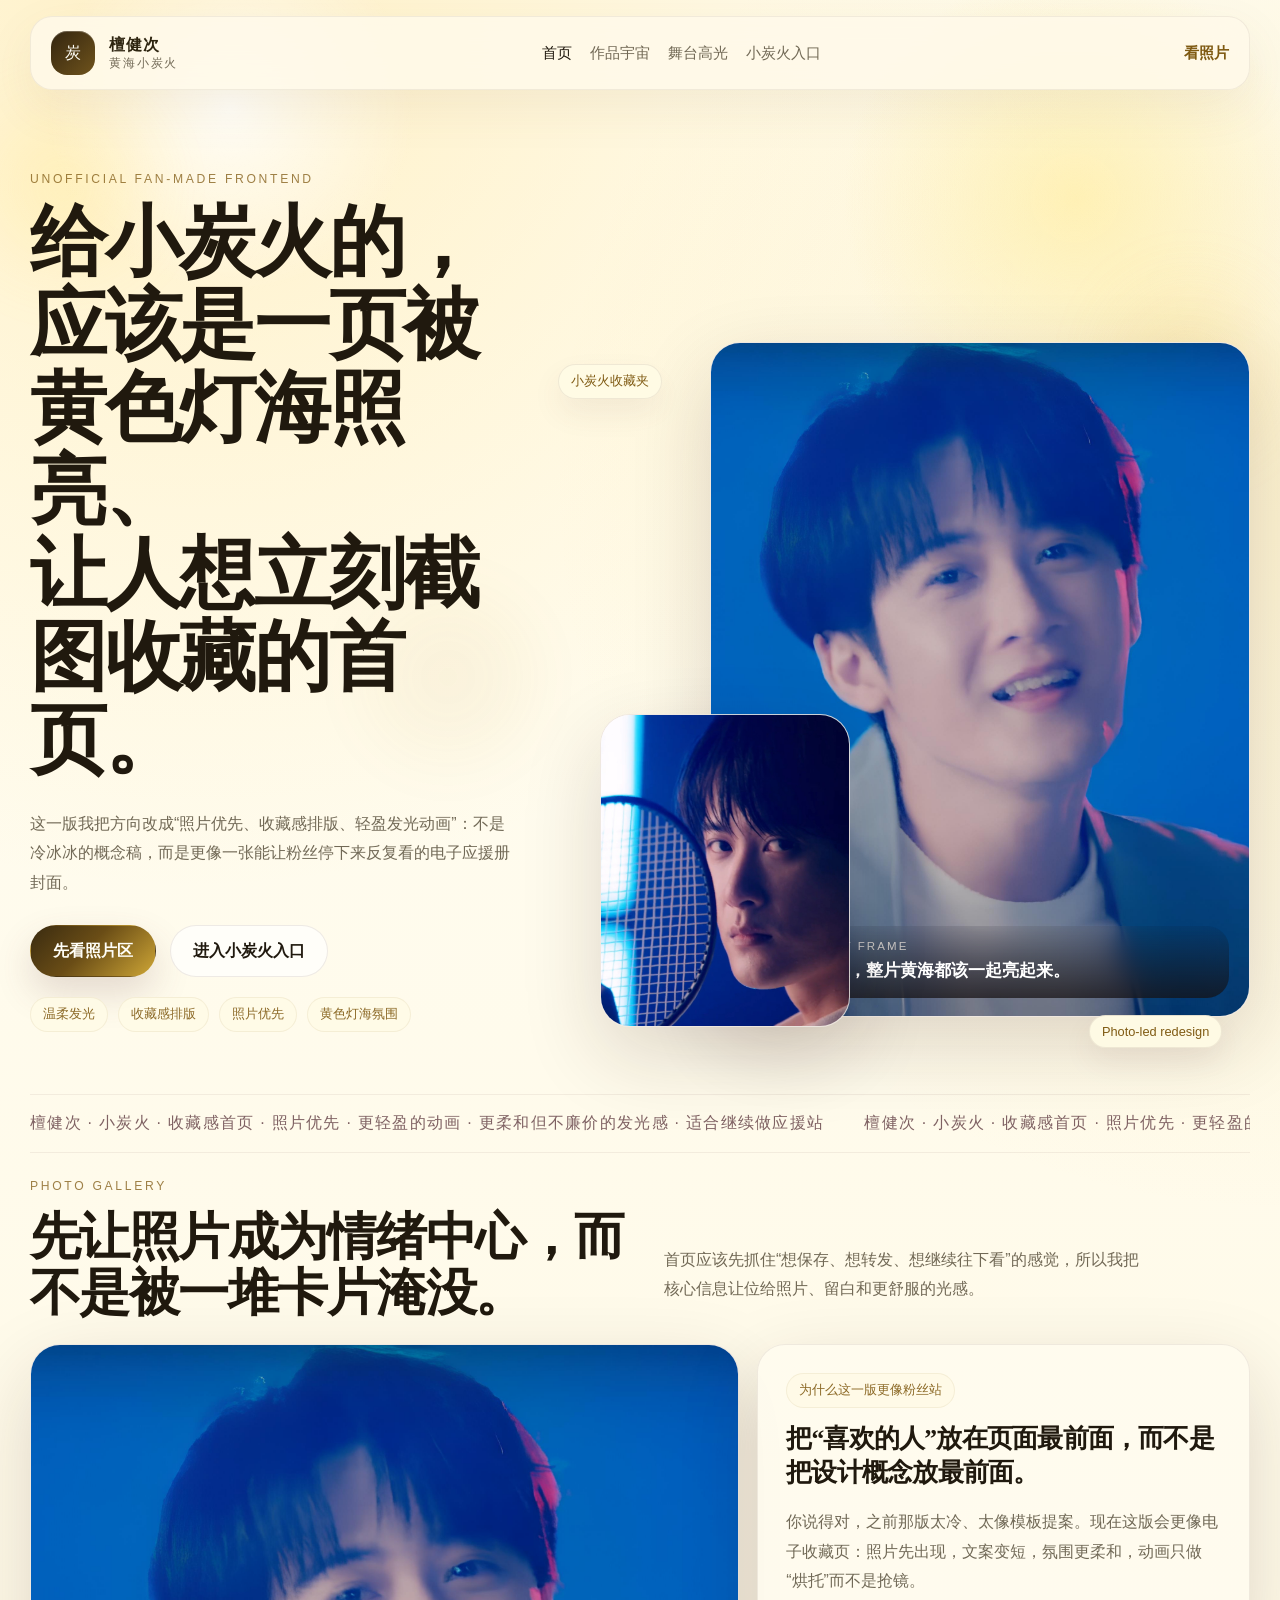
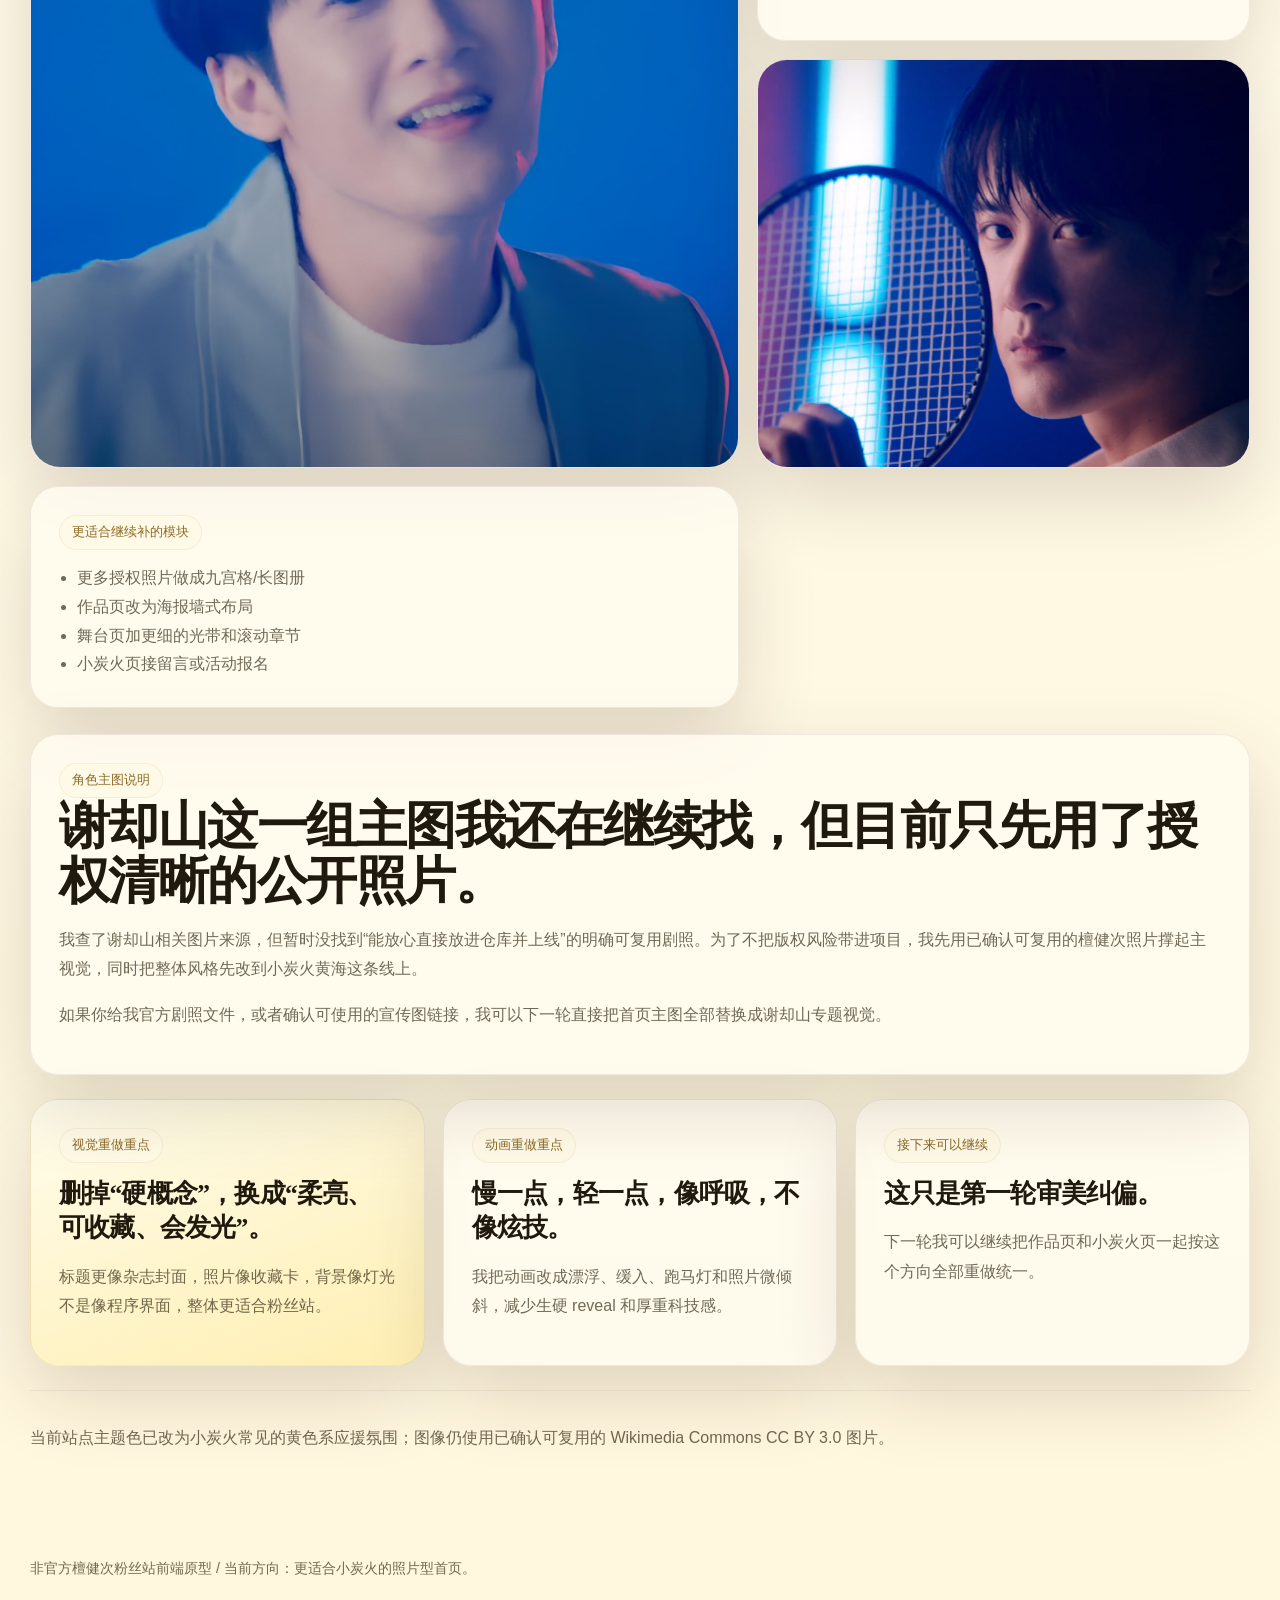
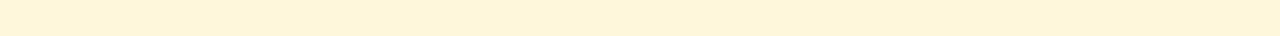
==== commit 4fe756dc: "Shift the fan site toward yellow-light support aesthetics and local photo assets The earlier redesig" ====
--- a/index.html
+++ b/index.html
@@ -3,29 +3,33 @@
   <head>
     <meta charset="UTF-8" />
     <meta name="viewport" content="width=device-width, initial-scale=1.0" />
-    <title>檀健次 | Aurora Stage</title>
+    <title>檀健次 | 小炭火收藏夹</title>
     <meta
       name="description"
-      content="非官方概念站首页原型：为檀健次主题网站设计的高质感前端首页，包含作品入口、舞台叙事和未来上线方案。"
+      content="给��健次粉丝小炭火的非官方前端概念站：首页以照片、围绕小炭火黄色应援氛围、照片驱动排版和轻盈动画来重做。"
     />
-    <meta name="theme-color" content="#0b0f17" />
+    <meta name="theme-color" content="#0f1730" />
     <link rel="icon" type="image/svg+xml" href="favicon.svg" />
     <link rel="preconnect" href="https://fonts.googleapis.com" />
     <link rel="preconnect" href="https://fonts.gstatic.com" crossorigin />
     <link
-      href="https://fonts.googleapis.com/css2?family=Bodoni+Moda:opsz,wght@6..96,400;6..96,500;6..96,700&family=Manrope:wght@400;500;600;700;800&display=swap"
+      href="https://fonts.googleapis.com/css2?family=Cormorant+Garamond:wght@500;600;700&family=Manrope:wght@400;500;600;700;800&display=swap"
       rel="stylesheet"
     />
     <link rel="stylesheet" href="styles.css" />
   </head>
   <body data-page="home">
-    <div class="site-bg"></div>
-    <header class="site-header">
+    <div class="site-bg fan-bg"></div>
+    <div class="spark spark-a"></div>
+    <div class="spark spark-b"></div>
+    <div class="spark spark-c"></div>
+
+    <header class="site-header fan-header">
       <a class="brand" href="index.html" aria-label="返回首页">
-        <span class="brand-mark">T</span>
+        <span class="brand-mark">炭</span>
         <span class="brand-copy">
           <strong>檀健次</strong>
-          <em>Aurora Stage</em>
+          <em>黄海小炭火</em>
         </span>
       </a>
       <button class="nav-toggle" type="button" aria-label="打开导航" aria-expanded="false">
@@ -35,139 +39,143 @@
       <nav class="site-nav" aria-label="主导航">
         <a href="index.html" aria-current="page">首页</a>
         <a href="works.html">作品宇宙</a>
-        <a href="stage.html">舞台叙事</a>
-        <a href="club.html">粉丝俱乐部</a>
+        <a href="stage.html">舞台高光</a>
+        <a href="club.html">小炭火入口</a>
       </nav>
-      <a class="ghost-link" href="club.html#launch">预约上线</a>
+      <a class="ghost-link fan-link" href="#gallery">看照片</a>
     </header>
 
-    <main class="page-shell">
-      <section class="hero panel reveal">
-        <div class="hero-copy">
-          <p class="eyebrow">Unofficial Concept Website</p>
+    <main class="page-shell home-shell">
+      <section class="hero-fan reveal">
+        <div class="hero-main">
+          <p class="eyebrow soft-eyebrow">Unofficial Fan-made Frontend</p>
           <h1>
-            不是普通明星主页，<br />
-            而是一座会呼吸的<br />
-            舞台档案馆。
+            给小炭火的，<br />
+            应该是一页被黄色灯海照亮、<br />
+            让人想立刻截图收藏的首页。
           </h1>
-          <p class="hero-text">
-            这是一版非官方概念站前端原型：用深夜剧场、电影海报和金属高光做出“冷静、克制、锋利但有爆发力”的气质，也为后续真正上线的完整网站留出结构。
+          <p class="hero-text fan-copy">
+            这一版我把方向改成“照片优先、收藏感排版、轻盈发光动画”：不是冷冰冰的概念稿，而是更像一张能让粉丝停下来反复看的电子应援册封面。
           </p>
           <div class="hero-actions">
-            <a class="button primary" href="works.html">进入作品宇宙</a>
-            <a class="button secondary" href="#blueprint">查看上线方案</a>
+            <a class="button primary" href="#gallery">先看照片区</a>
+            <a class="button secondary" href="club.html">进入小炭火入口</a>
           </div>
-          <p class="micro-note">当前版本：纯前端静态站，可直接部署；后续可扩为 Next.js + Supabase。</p>
+          <div class="fan-tags" aria-label="站点关键词">
+            <span>温柔发光</span>
+            <span>收藏感排版</span>
+            <span>照片优先</span>
+            <span>黄色灯海氛围</span>
+          </div>
         </div>
-        <div class="hero-visual" aria-hidden="true">
-          <div class="orb orb-gold"></div>
-          <div class="orb orb-teal"></div>
-          <div class="portrait-frame">
-            <div class="portrait-shine"></div>
-            <div class="portrait-core">
-              <span class="portrait-kicker">TJC</span>
-              <span class="portrait-title">A Stage of Precision</span>
+
+        <div class="hero-photo-stack" aria-label="檀健次照片展示">
+          <article class="photo-card photo-card-main tilt-card">
+            <img
+              src="assets/images/tan-jianci-smile.jpg"
+              alt="檀健次照片，蓝色背景下微笑看向镜头"
+            />
+            <div class="photo-card-meta">
+              <span>2023 / Bright Frame</span>
+              <strong>笑起来的时候，整片黄海都该一起亮起来。</strong>
             </div>
-          </div>
-          <div class="floating-note top-note">
-            <span>Editorial Layout</span>
-            <strong>深色戏剧质感</strong>
-          </div>
-          <div class="floating-note bottom-note">
-            <span>Launch-ready</span>
-            <strong>可继续扩成正式站点</strong>
-          </div>
+          </article>
+          <article class="photo-card photo-card-side tilt-card">
+            <img
+              src="assets/images/tan-jianci-racket.jpg"
+              alt="檀健次照片，侧持球拍凝视镜头"
+            />
+          </article>
+          <div class="floating-badge badge-top">小炭火收藏夹</div>
+          <div class="floating-badge badge-bottom">Photo-led redesign</div>
         </div>
       </section>
 
-      <section class="overview reveal">
-        <div class="section-heading split-heading">
+      <section class="ticker-band reveal" aria-label="滚动文案">
+        <div class="ticker-track">
+          <span>檀健次 · 小炭火 · 收藏感首页 · 照片优先 · 更轻盈的动画 · 更柔和但不廉价的发光感 · 适合继续做应援站</span>
+          <span>檀健次 · 小炭火 · 收藏感首页 · 照片优先 · 更轻盈的动画 · 更柔和但不廉价的发光感 · 适合继续做应援站</span>
+        </div>
+      </section>
+
+      <section id="gallery" class="gallery-showcase reveal">
+        <div class="section-heading split-heading fan-heading">
           <div>
-            <p class="eyebrow">Site Direction</p>
-            <h2>先把气质做准，再决定系统厚度。</h2>
+            <p class="eyebrow soft-eyebrow">Photo Gallery</p>
+            <h2>先让照片成为情绪中心，而不是被一堆卡片淹没。</h2>
           </div>
-          <p class="section-text">
-            这个版本不是在堆功能，而是在先把视觉叙事、内容结构和未来可扩展路线搭起来：现在能看，后面也能长。
+          <p class="section-text fan-copy">
+            首页应该先抓住“想保存、想转发、想继续往下看”的感觉，所以我把核心信息让位给照片、留白和更舒服的光感。
           </p>
         </div>
-        <div class="stack-grid">
-          <article class="glass-card accent-gold">
-            <span class="card-index">01</span>
-            <h3>影像感首页</h3>
-            <p>首屏像一张会移动的海报，主张不是“资讯”，而是“记忆点”。</p>
+
+        <div class="gallery-grid">
+          <article class="gallery-large tilt-card">
+            <img
+              src="assets/images/tan-jianci-smile.jpg"
+              alt="檀健次近景微笑照片"
+            />
           </article>
-          <article class="glass-card accent-teal">
-            <span class="card-index">02</span>
-            <h3>作品即章节</h3>
-            <p>影视、舞台、音乐和采访可拆成独立内容页，未来很适合接 CMS。</p>
+          <article class="gallery-copy card-soft">
+            <span class="mini-label">为什么这一版更像粉丝站</span>
+            <h3>把“喜欢的人”放在页面最前面，而不是把设计概念放最前面。</h3>
+            <p>
+              你说得对，之前那版太冷、太像模板提案。现在这版会更像电子收藏页：照片先出现，文案变短，氛围更柔和，动画只做“烘托”而不是抢镜。
+            </p>
           </article>
-          <article class="glass-card accent-rose">
-            <span class="card-index">03</span>
-            <h3>互动有节奏地加</h3>
-            <p>留言、报名、会员内容、活动通知都能逐步接入，不用一开始做重后台。</p>
+          <article class="gallery-small tilt-card">
+            <img
+              src="assets/images/tan-jianci-racket.jpg"
+              alt="檀健次持球拍照片"
+            />
+          </article>
+          <article class="gallery-note card-soft accent-shell">
+            <span class="mini-label">更适合继续补的模块</span>
+            <ul>
+              <li>更多授权照片做成九宫格/长图册</li>
+              <li>作品页改为海报墙式布局</li>
+              <li>舞台页加更细的光带和滚动章节</li>
+              <li>小炭火页接留言或活动报名</li>
+            </ul>
           </article>
         </div>
       </section>
 
-      <section class="entry-grid reveal">
-        <a class="entry-card entry-large" href="works.html">
-          <span class="entry-tag">Works</span>
-          <h3>作品宇宙</h3>
-          <p>把角色、舞台、音乐与影像都做成可展开的内容章节。</p>
-        </a>
-        <a class="entry-card" href="stage.html">
-          <span class="entry-tag">Stage</span>
-          <h3>舞台叙事</h3>
-          <p>滚动式镜头感页面、灯光切换、章节推进。</p>
-        </a>
-        <a class="entry-card" href="club.html">
-          <span class="entry-tag">Club</span>
-          <h3>粉丝俱乐部</h3>
-          <p>活动通知、预约、表单、互动模块的未来入口。</p>
-        </a>
+
+      <section class="update-panel reveal">
+        <span class="mini-label">角色主图说明</span>
+        <h2>谢却山这一组主图我还在继续找，但目前只先用了授权清晰的公开照片。</h2>
+        <p>我查了谢却山相关图片来源，但暂时没找到“能放心直接放进仓库并上线”的明确可复用剧照。为了不把版权风险带进项目，我先用已确认可复用的檀健次照片撑起主视觉，同时把整体风格先改到小炭火黄海这条线上。</p>
+        <p>如果你给我官方剧照文件，或者确认可使用的宣传图链接，我可以下一轮直接把首页主图全部替换成谢却山专题视觉。</p>
       </section>
 
-      <section id="blueprint" class="blueprint panel reveal">
-        <div class="section-heading split-heading">
-          <div>
-            <p class="eyebrow">Launch Blueprint</p>
-            <h2>是否需要租服务器，取决于你想把它做到哪一步。</h2>
-          </div>
-          <p class="section-text">
-            如果只是展示站，这个仓库现在已经足够部署；当你需要账号体系和内容管理时，再引入后端也不晚。
-          </p>
-        </div>
-        <div class="roadmap-grid">
-          <article class="roadmap-card">
-            <h3>阶段 A：静态展示站</h3>
-            <ul>
-              <li>不需要传统 VPS</li>
-              <li>直接部署到 GitHub Pages / Vercel / Cloudflare Pages</li>
-              <li>适合首页、作品页、介绍页、活动页</li>
-            </ul>
-          </article>
-          <article class="roadmap-card">
-            <h3>阶段 B：轻后端增强</h3>
-            <ul>
-              <li>表单提交、活动报名、图片存储、订阅更新</li>
-              <li>推荐 Supabase：Auth、Database、Storage、Functions</li>
-              <li>仍然可以不买独立服务器</li>
-            </ul>
-          </article>
-          <article class="roadmap-card">
-            <h3>阶段 C：完整运营系统</h3>
-            <ul>
-              <li>后台管理、会员体系、内容发布、周边预约</li>
-              <li>这时再评估 Next.js + 专门 API 或云服务</li>
-              <li>复杂业务再考虑独立云服务器</li>
-            </ul>
-          </article>
-        </div>
+      <section class="memory-grid reveal">
+        <article class="memory-card memory-primary card-soft">
+          <span class="mini-label">视觉重做重点</span>
+          <h3>删掉“硬概念”，换成“柔亮、可收藏、会发光”。</h3>
+          <p>标题更像杂志封面，照片像收藏卡，背景像灯光不是像程序界面，整体更适合粉丝站。</p>
+        </article>
+        <article class="memory-card card-soft">
+          <span class="mini-label">动画重做重点</span>
+          <h3>慢一点，轻一点，像呼吸，不像炫技。</h3>
+          <p>我把动画改成漂浮、缓入、跑马灯和照片微倾斜，减少生硬 reveal 和厚重科技感。</p>
+        </article>
+        <article class="memory-card card-soft">
+          <span class="mini-label">接下来可以继续</span>
+          <h3>这只是第一轮审美纠偏。</h3>
+          <p>下一轮我可以继续把作品页和小炭火页一起按这个方向全部重做统一。</p>
+        </article>
+      </section>
+
+      <section class="credit-strip reveal">
+        <p>
+          当前站点主题色已改为小炭火常见的黄色系应援氛围；图像仍使用已确认可复用的 Wikimedia Commons CC BY 3.0 图片。
+        </p>
       </section>
     </main>
 
-    <footer class="site-footer">
-      <p>JCT-HooHoo / 非官方概念站原型 / Built for visual direction and future expansion.</p>
+    <footer class="site-footer fan-footer">
+      <p>非官方檀健次粉丝站前端原型 / 当前方向：更适合小炭火的照片型首页。</p>
     </footer>
     <script src="script.js"></script>
   </body>
--- a/styles.css
+++ b/styles.css
@@ -1,20 +1,24 @@
 :root {
-  --bg: #09101a;
-  --bg-2: #0d1523;
-  --panel: rgba(10, 16, 27, 0.82);
-  --panel-strong: rgba(9, 13, 23, 0.94);
-  --line: rgba(255, 255, 255, 0.08);
-  --text: #f4efe4;
-  --muted: rgba(244, 239, 228, 0.68);
-  --gold: #d8b47b;
-  --gold-deep: #b68345;
-  --teal: #73c4c5;
-  --rose: #98455f;
-  --shadow: 0 32px 90px rgba(0, 0, 0, 0.36);
-  --content: 1180px;
-  --radius-xl: 36px;
+  --cream: #fff9e8;
+  --cream-deep: #fff0bf;
+  --ink: #20190e;
+  --ink-soft: #44331a;
+  --wine: #8f6520;
+  --wine-deep: #5e4316;
+  --gold: #f3c742;
+  --gold-soft: #ffe08a;
+  --shell: #fffef7;
+  --line: rgba(119, 90, 18, 0.14);
+  --line-strong: rgba(119, 90, 18, 0.24);
+  --text: #2d240f;
+  --muted: rgba(45, 36, 15, 0.68);
+  --shadow-soft: 0 22px 60px rgba(72, 45, 36, 0.08);
+  --shadow-card: 0 28px 80px rgba(48, 24, 18, 0.16);
+  --radius-xl: 34px;
   --radius-lg: 26px;
   --radius-md: 18px;
+  --content: 1220px;
+  --ease-out: cubic-bezier(0.22, 1, 0.36, 1);
 }
 
 * {
@@ -29,40 +33,20 @@
   margin: 0;
   min-height: 100vh;
   color: var(--text);
-  background: linear-gradient(180deg, #0a1018 0%, #0c1220 45%, #090d14 100%);
-  font-family: "Manrope", "PingFang SC", "Microsoft YaHei", sans-serif;
+  background:
+    radial-gradient(circle at 15% 0%, rgba(255, 224, 138, 0.42), transparent 26%),
+    radial-gradient(circle at 100% 15%, rgba(243, 199, 66, 0.18), transparent 24%),
+    linear-gradient(180deg, #fffdf3 0%, #fff7dd 100%);
+  font-family: "Noto Sans SC", "PingFang SC", "Microsoft YaHei", sans-serif;
 }
 
 body.nav-open {
   overflow: hidden;
 }
 
-.site-bg {
-  position: fixed;
-  inset: 0;
-  pointer-events: none;
-  background:
-    radial-gradient(circle at 12% 18%, rgba(115, 196, 197, 0.14), transparent 24%),
-    radial-gradient(circle at 82% 14%, rgba(216, 180, 123, 0.16), transparent 22%),
-    radial-gradient(circle at 50% 120%, rgba(152, 69, 95, 0.2), transparent 34%);
-}
-
-body::before {
-  content: "";
-  position: fixed;
-  inset: 0;
-  pointer-events: none;
-  opacity: 0.22;
-  background-image:
-    linear-gradient(rgba(255, 255, 255, 0.03) 1px, transparent 1px),
-    linear-gradient(90deg, rgba(255, 255, 255, 0.03) 1px, transparent 1px);
-  background-size: 64px 64px;
-  mask-image: radial-gradient(circle at center, black 50%, transparent 100%);
-}
-
 img {
-  max-width: 100%;
   display: block;
+  width: 100%;
 }
 
 button,
@@ -72,30 +56,82 @@
   font: inherit;
 }
 
+.site-bg {
+  position: fixed;
+  inset: 0;
+  pointer-events: none;
+}
+
+.fan-bg {
+  background:
+    radial-gradient(circle at 18% 12%, rgba(255, 255, 255, 0.82), transparent 14%),
+    radial-gradient(circle at 84% 22%, rgba(255, 236, 154, 0.62), transparent 18%);
+}
+
+.spark {
+  position: fixed;
+  z-index: 0;
+  width: 18vw;
+  aspect-ratio: 1;
+  border-radius: 50%;
+  pointer-events: none;
+  filter: blur(28px);
+  opacity: 0.28;
+  animation: drift 16s ease-in-out infinite alternate;
+}
+
+.spark-a {
+  top: 8%;
+  left: -4%;
+  background: radial-gradient(circle, rgba(255, 228, 112, 0.96), transparent 70%);
+}
+
+.spark-b {
+  top: 28%;
+  right: -2%;
+  background: radial-gradient(circle, rgba(243, 199, 66, 0.72), transparent 70%);
+  animation-duration: 19s;
+}
+
+.spark-c {
+  bottom: 12%;
+  left: 26%;
+  background: radial-gradient(circle, rgba(163, 118, 31, 0.26), transparent 72%);
+  animation-duration: 22s;
+}
+
 .page-shell {
   position: relative;
-  z-index: 1;
-  width: min(calc(100% - 32px), var(--content));
+  z-index: 2;
+  width: min(calc(100% - 34px), var(--content));
   margin: 0 auto;
-  padding: 24px 0 72px;
+  padding: 26px 0 72px;
+}
+
+.home-shell {
+  padding-top: 22px;
 }
 
 .site-header {
   position: sticky;
-  top: 16px;
-  z-index: 40;
-  width: min(calc(100% - 32px), var(--content));
-  margin: 18px auto 0;
-  padding: 16px 22px;
+  top: 12px;
+  z-index: 30;
+  width: min(calc(100% - 34px), var(--content));
+  margin: 16px auto 0;
   display: flex;
   align-items: center;
   justify-content: space-between;
-  gap: 20px;
-  border: 1px solid var(--line);
-  border-radius: 999px;
-  background: rgba(7, 11, 18, 0.62);
-  backdrop-filter: blur(24px);
-  box-shadow: 0 20px 70px rgba(0, 0, 0, 0.22);
+  gap: 18px;
+  padding: 14px 20px;
+  border-radius: 24px;
+  border: 1px solid rgba(80, 50, 42, 0.08);
+  background: rgba(255, 250, 234, 0.84);
+  box-shadow: 0 18px 50px rgba(120, 85, 65, 0.08);
+  backdrop-filter: blur(18px);
+}
+
+.fan-header {
+  border-radius: 22px;
 }
 
 .brand {
@@ -110,14 +146,14 @@
 .brand-mark {
   width: 44px;
   height: 44px;
+  border-radius: 16px;
   display: grid;
   place-items: center;
-  border-radius: 50%;
-  color: #111;
-  font-family: "Bodoni Moda", "Times New Roman", serif;
-  font-size: 1.35rem;
-  background: linear-gradient(135deg, #f5e0b7 0%, #c69250 72%, #fff3d1 100%);
-  box-shadow: inset 0 1px 8px rgba(255, 255, 255, 0.32), 0 0 26px rgba(216, 180, 123, 0.22);
+  color: var(--shell);
+  font-family: "Noto Serif SC", "Songti SC", serif;
+  font-size: 1rem;
+  background: linear-gradient(135deg, #33250f 0%, #6f531c 100%);
+  box-shadow: inset 0 1px 0 rgba(255, 255, 255, 0.24);
 }
 
 .brand-copy {
@@ -126,22 +162,22 @@
 }
 
 .brand-copy strong {
-  font-size: 0.95rem;
-  letter-spacing: 0.08em;
+  font-size: 0.98rem;
+  letter-spacing: 0.06em;
 }
 
 .brand-copy em {
   color: var(--muted);
   font-style: normal;
-  letter-spacing: 0.18em;
+  font-size: 0.72rem;
+  letter-spacing: 0.16em;
   text-transform: uppercase;
-  font-size: 0.7rem;
 }
 
 .site-nav {
   display: inline-flex;
   align-items: center;
-  gap: 22px;
+  gap: 18px;
 }
 
 .site-nav a,
@@ -149,136 +185,132 @@
   color: var(--muted);
   text-decoration: none;
   font-size: 0.94rem;
-  transition: color 180ms ease, opacity 180ms ease;
+  transition: color 180ms ease, transform 180ms ease;
 }
 
 .site-nav a:hover,
 .site-nav a[aria-current="page"],
 .ghost-link:hover {
-  color: var(--text);
+  color: var(--ink);
+}
+
+.fan-link {
+  color: #7f5a12;
+  font-weight: 800;
 }
 
 .nav-toggle {
   display: none;
-  width: 48px;
-  height: 48px;
-  border: 1px solid var(--line);
-  border-radius: 50%;
-  background: rgba(255, 255, 255, 0.03);
+  width: 46px;
+  height: 46px;
   align-items: center;
   justify-content: center;
-  gap: 5px;
+  gap: 4px;
+  border: 1px solid var(--line);
+  border-radius: 14px;
+  background: rgba(255, 255, 255, 0.45);
   cursor: pointer;
 }
 
 .nav-toggle span {
   display: block;
   width: 18px;
-  height: 1.6px;
+  height: 2px;
+  background: var(--ink);
   border-radius: 999px;
-  background: var(--text);
-}
-
-.panel,
-.overview,
-.entry-grid,
-.timeline-shell {
-  margin-top: 24px;
-}
-
-.panel,
-.overview,
-.timeline-shell,
-.form-shell {
-  border: 1px solid var(--line);
-  border-radius: var(--radius-xl);
-  background: linear-gradient(180deg, rgba(12, 17, 29, 0.8), rgba(8, 12, 20, 0.96));
-  box-shadow: var(--shadow);
-}
-
-.hero {
-  display: grid;
-  grid-template-columns: 1.02fr 0.98fr;
+}
+
+.hero-fan,
+.panel-soft,
+.gallery-showcase,
+.poster-cluster,
+.spotlight-wrap,
+.club-welcome,
+.form-shell,
+.update-panel,
+.ticker-band,
+.credit-strip,
+.memory-card,
+.card-soft,
+.page-intro,
+.diary-panel,
+.section-frame {
+  position: relative;
+  z-index: 1;
+}
+
+.hero-fan {
+  display: grid;
+  grid-template-columns: 5fr 7fr;
   gap: 34px;
-  min-height: 78vh;
-  padding: 56px;
-}
-
-.hero-copy,
-.page-hero {
-  position: relative;
-}
-
-.hero-copy {
-  display: flex;
-  flex-direction: column;
-  justify-content: center;
-  max-width: 560px;
-}
-
-.page-hero {
-  padding: 44px;
-}
-
-.hero h1,
-.page-hero h1,
+  align-items: end;
+  min-height: min(100svh, 920px);
+  padding: 36px 0 26px;
+}
+
+.hero-main {
+  padding: 24px 0 30px;
+}
+
+.eyebrow {
+  margin: 0 0 16px;
+  font-size: 0.76rem;
+  letter-spacing: 0.22em;
+  text-transform: uppercase;
+}
+
+.soft-eyebrow {
+  color: rgba(127, 90, 18, 0.76);
+}
+
+.hero-fan h1,
+.page-intro h1,
 .section-heading h2,
-.form-copy h2,
-.quote-strip h2 {
+.card-soft h3,
+.club-copy h2,
+.update-panel h2 {
   margin: 0;
-  font-family: "Bodoni Moda", "Times New Roman", serif;
-  font-weight: 700;
-  line-height: 0.98;
+  color: var(--ink);
+  font-family: "Noto Serif SC", "Songti SC", serif;
+  font-weight: 600;
   letter-spacing: -0.03em;
-}
-
-.hero h1 {
-  font-size: clamp(3.4rem, 7vw, 6.5rem);
-}
-
-.page-hero h1,
+  line-height: 1.08;
+}
+
+.hero-fan h1 {
+  font-size: clamp(2.9rem, 6vw, 5.4rem);
+}
+
+.page-intro h1,
 .section-heading h2,
-.form-copy h2,
-.quote-strip h2 {
-  font-size: clamp(2.3rem, 4vw, 4rem);
-}
-
-.eyebrow {
-  margin: 0 0 18px;
-  color: var(--gold);
-  letter-spacing: 0.24em;
-  text-transform: uppercase;
-  font-size: 0.78rem;
+.club-copy h2,
+.update-panel h2 {
+  font-size: clamp(2rem, 4vw, 3.6rem);
 }
 
 .hero-text,
 .section-text,
-.glass-card p,
-.entry-card p,
-.roadmap-card li,
-.bento-card p,
-.timeline-item p,
-.schedule-card p,
-.form-copy p,
-.quote-strip p,
-.micro-note {
+.card-soft p,
+.poster-note p,
+.update-panel p,
+.prototype-form span,
+.prototype-form input,
+.prototype-form select,
+.prototype-form textarea,
+.site-footer,
+.credit-strip p,
+.memory-card p {
   color: var(--muted);
-  line-height: 1.8;
+  line-height: 1.85;
+}
+
+.fan-copy {
+  max-width: 480px;
 }
 
 .hero-text {
-  max-width: 500px;
-  margin: 26px 0 30px;
-}
-
-.hero-text.narrow {
-  max-width: 760px;
-  margin-bottom: 0;
-}
-
-.micro-note {
-  margin-top: 18px;
-  font-size: 0.92rem;
+  margin: 26px 0 28px;
+  font-size: 1rem;
 }
 
 .hero-actions {
@@ -295,10 +327,9 @@
   padding: 0 22px;
   border-radius: 999px;
   border: 1px solid transparent;
+  font-weight: 700;
   text-decoration: none;
-  font-weight: 700;
-  cursor: pointer;
-  transition: transform 180ms ease, border-color 180ms ease, background 180ms ease;
+  transition: transform 280ms var(--ease-out), box-shadow 280ms var(--ease-out), border-color 280ms ease;
 }
 
 .button:hover {
@@ -306,339 +337,388 @@
 }
 
 .button.primary {
-  color: #0f1218;
-  background: linear-gradient(135deg, #efd6aa 0%, #ce9d5c 100%);
+  color: var(--shell);
+  background: linear-gradient(135deg, #3a2b10 0%, #6a4d16 45%, #f3c742 120%);
+  box-shadow: 0 16px 36px rgba(105, 67, 72, 0.18);
 }
 
 .button.secondary {
-  color: var(--text);
-  background: rgba(255, 255, 255, 0.03);
-  border-color: rgba(255, 255, 255, 0.14);
-}
-
-.hero-visual {
+  color: var(--ink);
+  background: rgba(255, 255, 255, 0.68);
+  border-color: rgba(92, 57, 51, 0.1);
+}
+
+.fan-tags {
+  display: flex;
+  flex-wrap: wrap;
+  gap: 10px;
+  margin-top: 20px;
+}
+
+.fan-tags span,
+.mini-label,
+.floating-badge {
+  display: inline-flex;
+  align-items: center;
+  gap: 8px;
+  padding: 8px 12px;
+  border-radius: 999px;
+  font-size: 0.8rem;
+}
+
+.fan-tags span,
+.mini-label {
+  color: rgba(127, 90, 18, 0.9);
+  background: rgba(255, 251, 230, 0.88);
+  border: 1px solid rgba(127, 90, 18, 0.08);
+}
+
+.hero-photo-stack {
   position: relative;
-  min-height: 620px;
-  display: flex;
-  align-items: center;
-  justify-content: center;
-}
-
-.orb {
+  min-height: 720px;
+}
+
+.photo-card,
+.gallery-large,
+.gallery-small,
+.poster-card,
+.stage-card,
+.club-card,
+.memory-card,
+.card-soft,
+.update-panel,
+.form-shell,
+.hero-strip-card {
+  overflow: hidden;
+  border: 1px solid rgba(103, 68, 73, 0.1);
+  background: rgba(255, 250, 244, 0.84);
+  box-shadow: var(--shadow-card);
+}
+
+.photo-card,
+.gallery-large,
+.gallery-small,
+.poster-card,
+.stage-card,
+.hero-strip-card {
+  border-radius: 30px;
+}
+
+.photo-card img,
+.gallery-large img,
+.gallery-small img,
+.poster-card img,
+.stage-card img {
+  height: 100%;
+  object-fit: cover;
+}
+
+.photo-card-main {
   position: absolute;
-  border-radius: 50%;
-  filter: blur(16px);
-}
-
-.orb-gold {
-  width: 520px;
-  height: 520px;
-  background: radial-gradient(circle, rgba(216, 180, 123, 0.28), transparent 62%);
-}
-
-.orb-teal {
-  width: 280px;
-  height: 280px;
-  top: 14%;
-  right: 6%;
-  background: radial-gradient(circle, rgba(115, 196, 197, 0.26), transparent 68%);
-}
-
-.portrait-frame {
-  position: relative;
-  width: min(100%, 480px);
-  aspect-ratio: 0.78;
-  overflow: hidden;
-  border-radius: 34px;
-  border: 1px solid rgba(255, 255, 255, 0.12);
-  background:
-    linear-gradient(160deg, rgba(216, 180, 123, 0.18), rgba(255, 255, 255, 0.03) 28%, rgba(11, 17, 28, 0.95) 66%),
-    linear-gradient(180deg, rgba(10, 14, 24, 0.4), rgba(7, 10, 18, 0.96));
-  box-shadow: inset 0 1px 0 rgba(255, 255, 255, 0.08), 0 30px 80px rgba(0, 0, 0, 0.42);
-}
-
-.portrait-frame::before,
-.portrait-frame::after {
-  content: "";
+  right: 0;
+  top: 0;
+  width: min(78%, 540px);
+  aspect-ratio: 4 / 5;
+}
+
+.photo-card-side {
   position: absolute;
-  inset: 18px;
-  border-radius: 24px;
-}
-
-.portrait-frame::before {
-  border: 1px solid rgba(255, 255, 255, 0.08);
-}
-
-.portrait-frame::after {
-  inset: auto 18px 18px 18px;
-  height: 34%;
-  background: linear-gradient(180deg, transparent, rgba(216, 180, 123, 0.09));
-}
-
-.portrait-shine {
+  left: 6%;
+  bottom: 5%;
+  width: min(42%, 250px);
+  aspect-ratio: 4 / 5;
+}
+
+.photo-card-meta {
   position: absolute;
-  inset: -14% auto auto -18%;
-  width: 60%;
-  height: 130%;
-  background: linear-gradient(90deg, transparent, rgba(255, 255, 255, 0.16), transparent);
-  transform: rotate(18deg);
-  animation: shimmer 10s linear infinite;
-}
-
-.portrait-core {
-  position: absolute;
-  inset: 0;
-  display: flex;
-  flex-direction: column;
-  justify-content: flex-end;
-  padding: 34px;
-  background:
-    radial-gradient(circle at 50% 22%, rgba(255, 255, 255, 0.06), transparent 24%),
-    linear-gradient(180deg, transparent, rgba(4, 6, 11, 0.76));
-}
-
-.portrait-kicker,
-.entry-tag,
-.timeline-year {
-  display: inline-block;
-  width: fit-content;
-  padding: 7px 12px;
-  border-radius: 999px;
-  border: 1px solid rgba(255, 255, 255, 0.12);
-  color: var(--gold);
-  letter-spacing: 0.16em;
-  text-transform: uppercase;
-  font-size: 0.74rem;
-}
-
-.portrait-kicker {
-  margin-bottom: 12px;
-}
-
-.portrait-title {
-  max-width: 240px;
-  font-family: "Bodoni Moda", "Times New Roman", serif;
-  font-size: clamp(2rem, 4vw, 3rem);
-  line-height: 1.02;
-}
-
-.floating-note {
-  position: absolute;
+  left: 20px;
+  right: 20px;
+  bottom: 18px;
   padding: 14px 16px;
-  border-radius: 18px;
-  border: 1px solid rgba(255, 255, 255, 0.08);
-  background: rgba(9, 13, 20, 0.68);
-  backdrop-filter: blur(16px);
-}
-
-.floating-note span {
+  border-radius: 22px;
+  background: linear-gradient(180deg, rgba(22, 17, 18, 0.08), rgba(22, 17, 18, 0.72));
+  color: #fff;
+  backdrop-filter: blur(12px);
+}
+
+.photo-card-meta span {
   display: block;
-  margin-bottom: 4px;
-  color: var(--muted);
+  margin-bottom: 6px;
   font-size: 0.72rem;
   letter-spacing: 0.18em;
   text-transform: uppercase;
-}
-
-.floating-note strong {
-  font-size: 0.98rem;
-}
-
-.top-note {
-  top: 13%;
-  left: 2%;
-}
-
-.bottom-note {
-  right: 3%;
-  bottom: 10%;
+  color: rgba(255, 245, 233, 0.7);
+}
+
+.photo-card-meta strong {
+  font-size: 1.08rem;
+  line-height: 1.5;
+}
+
+.floating-badge {
+  position: absolute;
+  z-index: 2;
+  color: #7f5a12;
+  background: rgba(255, 251, 229, 0.94);
+  border: 1px solid rgba(103, 68, 73, 0.1);
+  box-shadow: 0 14px 30px rgba(96, 68, 58, 0.08);
+}
+
+.badge-top {
+  top: 3%;
+  left: 0;
+}
+
+.badge-bottom {
+  right: 4%;
+  bottom: 2%;
+}
+
+.ticker-band {
+  overflow: hidden;
+  margin-top: 6px;
+  padding: 18px 0;
+  border-top: 1px solid rgba(103, 68, 73, 0.08);
+  border-bottom: 1px solid rgba(103, 68, 73, 0.08);
+}
+
+.ticker-track {
+  display: flex;
+  gap: 40px;
+  min-width: max-content;
+  animation: marquee 24s linear infinite;
+}
+
+.ticker-track span {
+  color: rgba(103, 68, 73, 0.84);
+  letter-spacing: 0.08em;
+  white-space: nowrap;
 }
 
 .section-heading {
   max-width: 760px;
-  margin-bottom: 26px;
+  margin-bottom: 24px;
 }
 
 .split-heading {
   max-width: none;
   display: grid;
-  grid-template-columns: 1.08fr 0.92fr;
-  gap: 28px;
+  grid-template-columns: 1.02fr 0.98fr;
+  gap: 24px;
   align-items: end;
 }
 
-.overview,
-.timeline-shell {
-  padding: 40px;
-}
-
-.stack-grid,
-.roadmap-grid,
-.schedule-grid {
-  display: grid;
+.gallery-showcase,
+.page-intro,
+.poster-cluster,
+.spotlight-wrap,
+.club-welcome,
+.form-shell,
+.update-panel,
+.section-frame,
+.diary-panel {
+  margin-top: 26px;
+}
+
+.gallery-grid {
+  display: grid;
+  grid-template-columns: 1.18fr 0.82fr;
   gap: 18px;
 }
 
-.stack-grid,
-.roadmap-grid {
+.gallery-large {
+  grid-row: span 2;
+  min-height: 680px;
+}
+
+.gallery-copy,
+.gallery-note,
+.memory-card,
+.card-soft,
+.update-panel,
+.club-copy,
+.form-shell {
+  border-radius: 28px;
+}
+
+.card-soft,
+.memory-card,
+.update-panel,
+.club-copy {
+  padding: 28px;
+  background: rgba(255, 252, 240, 0.82);
+}
+
+.gallery-copy h3,
+.memory-card h3,
+.card-soft h3,
+.poster-note h3,
+.club-card h3 {
+  margin: 14px 0 10px;
+  font-family: "Noto Serif SC", "Songti SC", serif;
+  font-size: clamp(1.4rem, 2vw, 2rem);
+  line-height: 1.35;
+}
+
+.gallery-small {
+  min-height: 320px;
+}
+
+.gallery-note ul,
+.club-list,
+.archive-list {
+  margin: 14px 0 0;
+  padding-left: 18px;
+  color: var(--muted);
+  line-height: 1.8;
+}
+
+.memory-grid,
+.hero-strip,
+.poster-grid,
+.club-grid {
+  display: grid;
+  gap: 18px;
+}
+
+.memory-grid,
+.hero-strip,
+.club-grid {
   grid-template-columns: repeat(3, minmax(0, 1fr));
-}
-
-.glass-card,
-.roadmap-card,
-.bento-card,
-.schedule-card,
-.timeline-item,
-.entry-card {
-  border: 1px solid var(--line);
-  border-radius: var(--radius-lg);
-  background: linear-gradient(180deg, rgba(255, 255, 255, 0.04), rgba(255, 255, 255, 0.015));
-}
-
-.glass-card,
-.roadmap-card,
-.bento-card,
-.schedule-card,
-.timeline-item {
-  padding: 26px;
-}
-
-.glass-card h3,
-.entry-card h3,
-.roadmap-card h3,
-.bento-card h3,
-.schedule-card h3 {
-  margin: 14px 0 10px;
-  font-size: 1.3rem;
-}
-
-.card-index {
-  display: inline-block;
-  margin-bottom: 10px;
-  color: var(--gold);
-  font-family: "Bodoni Moda", "Times New Roman", serif;
-  font-size: 1.5rem;
-}
-
-.accent-gold {
-  box-shadow: inset 0 0 0 1px rgba(216, 180, 123, 0.06);
-}
-
-.accent-teal {
-  box-shadow: inset 0 0 0 1px rgba(115, 196, 197, 0.06);
-}
-
-.accent-rose {
-  box-shadow: inset 0 0 0 1px rgba(152, 69, 95, 0.06);
-}
-
-.entry-grid {
-  display: grid;
-  grid-template-columns: 1.2fr 0.9fr 0.9fr;
-  gap: 18px;
-}
-
-.entry-card {
-  min-height: 260px;
+  margin-top: 24px;
+}
+
+.memory-primary {
+  background: linear-gradient(160deg, rgba(255, 252, 236, 0.96), rgba(255, 235, 160, 0.72));
+}
+
+.credit-strip {
+  margin-top: 24px;
+  padding: 16px 0 0;
+  border-top: 1px solid rgba(103, 68, 73, 0.08);
+}
+
+.page-intro {
   padding: 30px;
-  text-decoration: none;
-  color: inherit;
-  transition: transform 220ms ease, border-color 220ms ease, box-shadow 220ms ease;
-  background:
-    linear-gradient(180deg, rgba(255, 255, 255, 0.03), rgba(255, 255, 255, 0.015)),
-    linear-gradient(135deg, rgba(11, 17, 29, 0.96), rgba(16, 22, 34, 0.96));
-}
-
-.entry-card:hover {
-  transform: translateY(-4px);
-  border-color: rgba(255, 255, 255, 0.14);
-  box-shadow: 0 24px 60px rgba(0, 0, 0, 0.22);
-}
-
-.entry-large {
-  min-height: 320px;
-  background:
-    radial-gradient(circle at 74% 28%, rgba(115, 196, 197, 0.18), transparent 20%),
-    linear-gradient(160deg, rgba(216, 180, 123, 0.18), rgba(11, 17, 29, 0.96) 58%);
-}
-
-.entry-tag {
-  margin-bottom: 18px;
-}
-
-.blueprint {
-  padding: 40px;
-}
-
-.roadmap-card ul {
-  margin: 0;
-  padding-left: 18px;
-}
-
-.roadmap-card li + li {
-  margin-top: 10px;
-}
-
-.bento-grid {
-  display: grid;
-  grid-template-columns: 1.16fr 0.84fr 0.84fr;
+}
+
+.hero-strip-card {
+  padding: 24px;
+  background: linear-gradient(180deg, rgba(255, 252, 240, 0.92), rgba(255, 242, 191, 0.82));
+}
+
+.hero-strip-card h3 {
+  margin: 12px 0 8px;
+  font-family: "Noto Serif SC", "Songti SC", serif;
+  font-size: 1.36rem;
+}
+
+.poster-cluster {
+  padding: 34px;
+  border-radius: 34px;
+  background: linear-gradient(180deg, rgba(255, 252, 241, 0.92), rgba(255, 236, 173, 0.8));
+  box-shadow: var(--shadow-soft);
+}
+
+.poster-grid {
+  grid-template-columns: 1.1fr 0.9fr 0.9fr;
+}
+
+.poster-card {
+  min-height: 430px;
+}
+
+.poster-card.large-card {
+  grid-row: span 2;
+}
+
+.poster-note {
+  padding: 24px;
+}
+
+.stage-hero {
+  display: grid;
+  grid-template-columns: 0.95fr 1.05fr;
+  gap: 24px;
+  align-items: stretch;
+}
+
+.stage-card {
+  min-height: 420px;
+}
+
+.spotlight-wrap {
+  padding: 34px;
+  border-radius: 34px;
+  background: linear-gradient(135deg, rgba(68, 51, 20, 0.98), rgba(31, 23, 9, 0.98));
+  color: rgba(255, 244, 231, 0.92);
+  box-shadow: 0 32px 80px rgba(57, 30, 27, 0.22);
+}
+
+.spotlight-wrap .section-text,
+.spotlight-wrap p,
+.spotlight-wrap li,
+.spotlight-wrap .mini-label {
+  color: rgba(255, 244, 231, 0.72);
+}
+
+.spotlight-wrap h2,
+.spotlight-wrap h3 {
+  color: rgba(255, 249, 241, 0.96);
+}
+
+.spotlight-grid {
+  display: grid;
+  grid-template-columns: 1.15fr 0.85fr;
   gap: 18px;
   margin-top: 24px;
 }
 
-.major-card {
-  grid-row: span 2;
-  min-height: 420px;
-  background:
-    radial-gradient(circle at 80% 20%, rgba(115, 196, 197, 0.18), transparent 22%),
-    linear-gradient(135deg, rgba(216, 180, 123, 0.14), rgba(10, 16, 27, 0.96) 56%);
-}
-
-.timeline-list {
-  display: grid;
-  gap: 16px;
-}
-
-.timeline-item {
-  position: relative;
-  padding-left: 84px;
-}
-
-.timeline-item::before {
-  content: "";
-  position: absolute;
-  top: 28px;
-  left: 30px;
-  width: 28px;
-  height: 28px;
-  border-radius: 50%;
-  background: radial-gradient(circle, #f1ddb9 0%, #c89456 58%, #57310b 100%);
-  box-shadow: 0 0 24px rgba(216, 180, 123, 0.22);
-}
-
-.wide-item .timeline-year,
-.schedule-card .timeline-year {
-  margin-bottom: 12px;
-}
-
-.schedule-grid {
-  grid-template-columns: repeat(2, minmax(0, 1fr));
-  margin-top: 24px;
-}
-
-.schedule-card {
-  min-height: 220px;
-}
-
-.quote-strip {
-  padding: 34px 38px;
+.stage-card.side-stage {
+  min-height: 260px;
+}
+
+.diary-panel {
+  padding: 34px;
+  border-radius: 34px;
+  background: rgba(255, 252, 239, 0.86);
+  box-shadow: var(--shadow-soft);
+}
+
+.diary-grid {
+  display: grid;
+  grid-template-columns: repeat(3, minmax(0, 1fr));
+  gap: 18px;
+}
+
+.club-welcome {
+  display: grid;
+  grid-template-columns: 0.95fr 1.05fr;
+  gap: 22px;
+  align-items: stretch;
+}
+
+.club-copy {
+  display: flex;
+  flex-direction: column;
+  justify-content: center;
+}
+
+.club-card {
+  min-height: 100%;
+  border-radius: 32px;
+}
+
+.club-card img {
+  height: 100%;
+  object-fit: cover;
 }
 
 .form-shell {
   display: grid;
-  grid-template-columns: 0.92fr 1.08fr;
-  gap: 28px;
-  padding: 38px;
+  grid-template-columns: 0.88fr 1.12fr;
+  gap: 22px;
+  padding: 30px;
 }
 
 .prototype-form {
@@ -654,18 +734,17 @@
 .prototype-form span {
   display: block;
   margin-bottom: 10px;
-  color: var(--muted);
 }
 
 .prototype-form input,
 .prototype-form select,
 .prototype-form textarea {
   width: 100%;
-  border: 1px solid rgba(255, 255, 255, 0.1);
-  border-radius: 16px;
-  background: rgba(255, 255, 255, 0.03);
+  padding: 16px 18px;
+  border: 1px solid rgba(127, 90, 18, 0.16);
+  border-radius: 18px;
+  background: rgba(255, 253, 243, 0.9);
   color: var(--text);
-  padding: 16px 18px;
   outline: none;
 }
 
@@ -675,15 +754,15 @@
 }
 
 .prototype-form textarea {
+  min-height: 160px;
   resize: vertical;
-  min-height: 148px;
 }
 
 .prototype-form input:focus,
 .prototype-form select:focus,
 .prototype-form textarea:focus {
-  border-color: rgba(216, 180, 123, 0.48);
-  box-shadow: 0 0 0 4px rgba(216, 180, 123, 0.08);
+  border-color: rgba(243, 199, 66, 0.56);
+  box-shadow: 0 0 0 4px rgba(243, 199, 66, 0.14);
 }
 
 .full-span {
@@ -692,66 +771,108 @@
 
 .site-footer {
   position: relative;
-  z-index: 1;
-  width: min(calc(100% - 32px), var(--content));
+  z-index: 2;
+  width: min(calc(100% - 34px), var(--content));
   margin: 0 auto 28px;
-  padding: 0 0 28px;
-  color: rgba(244, 239, 228, 0.56);
-  font-size: 0.88rem;
+  padding-bottom: 12px;
+  font-size: 0.9rem;
 }
 
 .reveal {
   opacity: 0;
-  transform: translateY(24px);
-  transition: opacity 700ms ease, transform 700ms ease;
+  transform: translateY(18px);
+  filter: blur(8px);
+  transition: opacity 760ms var(--ease-out), transform 760ms var(--ease-out), filter 760ms var(--ease-out);
 }
 
 .reveal.is-visible {
   opacity: 1;
   transform: translateY(0);
-}
-
-@keyframes shimmer {
+  filter: blur(0);
+}
+
+.tilt-card {
+  transform: perspective(1200px) rotateX(var(--rx, 0deg)) rotateY(var(--ry, 0deg)) translateY(0);
+  transition: transform 320ms var(--ease-out), box-shadow 320ms var(--ease-out);
+  transform-style: preserve-3d;
+}
+
+.tilt-card:hover {
+  box-shadow: 0 34px 90px rgba(48, 24, 18, 0.22);
+}
+
+@keyframes drift {
   0% {
-    transform: translateX(-24%) rotate(18deg);
+    transform: translate3d(0, 0, 0) scale(1);
   }
   100% {
-    transform: translateX(176%) rotate(18deg);
+    transform: translate3d(14px, -22px, 0) scale(1.08);
+  }
+}
+
+@keyframes marquee {
+  0% {
+    transform: translateX(0);
+  }
+  100% {
+    transform: translateX(-50%);
   }
 }
 
 @media (max-width: 1100px) {
-  .hero,
+  .hero-fan,
   .split-heading,
-  .stack-grid,
-  .roadmap-grid,
-  .entry-grid,
-  .bento-grid,
-  .schedule-grid,
+  .gallery-grid,
+  .memory-grid,
+  .hero-strip,
+  .poster-grid,
+  .stage-hero,
+  .spotlight-grid,
+  .diary-grid,
+  .club-welcome,
+  .club-grid,
   .form-shell,
   .prototype-form {
     grid-template-columns: 1fr;
   }
 
-  .hero,
-  .form-shell {
-    padding: 34px;
-  }
-
-  .hero {
+  .hero-photo-stack,
+  .photo-card-main,
+  .photo-card-side {
+    position: relative;
+    width: 100%;
+    inset: auto;
+  }
+
+  .hero-photo-stack {
     min-height: auto;
-  }
-
-  .major-card {
+    display: grid;
+    gap: 16px;
+  }
+
+  .photo-card-main {
+    max-width: 620px;
+  }
+
+  .photo-card-side {
+    max-width: 280px;
+    justify-self: end;
+  }
+
+  .gallery-large {
+    min-height: 460px;
+  }
+
+  .poster-card.large-card {
     grid-row: span 1;
-    min-height: 280px;
   }
 }
 
 @media (max-width: 820px) {
   .site-header {
-    border-radius: 28px;
-    padding: 14px 18px;
+    top: 10px;
+    padding: 12px 14px;
+    border-radius: 18px;
   }
 
   .nav-toggle {
@@ -760,16 +881,15 @@
 
   .site-nav {
     position: absolute;
-    top: calc(100% + 12px);
+    top: calc(100% + 10px);
     left: 0;
     right: 0;
     display: grid;
     gap: 10px;
     padding: 14px;
-    border-radius: 24px;
-    border: 1px solid var(--line);
-    background: rgba(7, 11, 18, 0.96);
-    box-shadow: var(--shadow);
+    border-radius: 20px;
+    background: rgba(252, 246, 239, 0.96);
+    box-shadow: var(--shadow-soft);
     opacity: 0;
     pointer-events: none;
     transform: translateY(-8px);
@@ -786,7 +906,7 @@
   .ghost-link {
     padding: 12px 14px;
     border-radius: 14px;
-    background: rgba(255, 255, 255, 0.03);
+    background: rgba(255, 255, 255, 0.72);
   }
 
   .ghost-link {
@@ -796,8 +916,8 @@
 
 @media (max-width: 720px) {
   .page-shell,
-  .site-footer,
-  .site-header {
+  .site-header,
+  .site-footer {
     width: min(calc(100% - 18px), var(--content));
   }
 
@@ -806,44 +926,57 @@
     margin-top: 10px;
   }
 
-  .hero,
-  .page-hero,
-  .overview,
-  .blueprint,
-  .timeline-shell,
+  .hero-fan,
+  .page-intro,
+  .poster-cluster,
+  .spotlight-wrap,
+  .diary-panel,
+  .club-welcome,
   .form-shell,
-  .quote-strip {
-    padding: 24px;
+  .update-panel,
+  .card-soft,
+  .memory-card {
+    padding-left: 0;
+    padding-right: 0;
+  }
+
+  .hero-fan {
+    min-height: auto;
+    gap: 22px;
+    padding-top: 18px;
+  }
+
+  .hero-fan h1 {
+    font-size: clamp(2.5rem, 13vw, 3.8rem);
+  }
+
+  .page-intro h1,
+  .section-heading h2,
+  .club-copy h2,
+  .update-panel h2 {
+    font-size: clamp(1.8rem, 8vw, 2.8rem);
+  }
+
+  .photo-card,
+  .gallery-large,
+  .gallery-small,
+  .poster-card,
+  .stage-card,
+  .club-card,
+  .hero-strip-card,
+  .card-soft,
+  .memory-card,
+  .update-panel,
+  .form-shell,
+  .club-copy {
     border-radius: 24px;
   }
 
-  .hero h1 {
-    font-size: clamp(2.8rem, 15vw, 4.4rem);
-  }
-
-  .page-hero h1,
-  .section-heading h2,
-  .form-copy h2,
-  .quote-strip h2 {
-    font-size: clamp(2rem, 10vw, 3rem);
-  }
-
-  .hero-visual {
-    min-height: 420px;
-  }
-
-  .floating-note {
-    position: static;
-    margin-top: 12px;
-  }
-
-  .timeline-item {
-    padding-left: 68px;
-  }
-
-  .timeline-item::before {
-    left: 22px;
-    width: 24px;
-    height: 24px;
-  }
-}
+  .photo-card-side {
+    max-width: 62%;
+  }
+
+  .gallery-large {
+    min-height: 360px;
+  }
+}
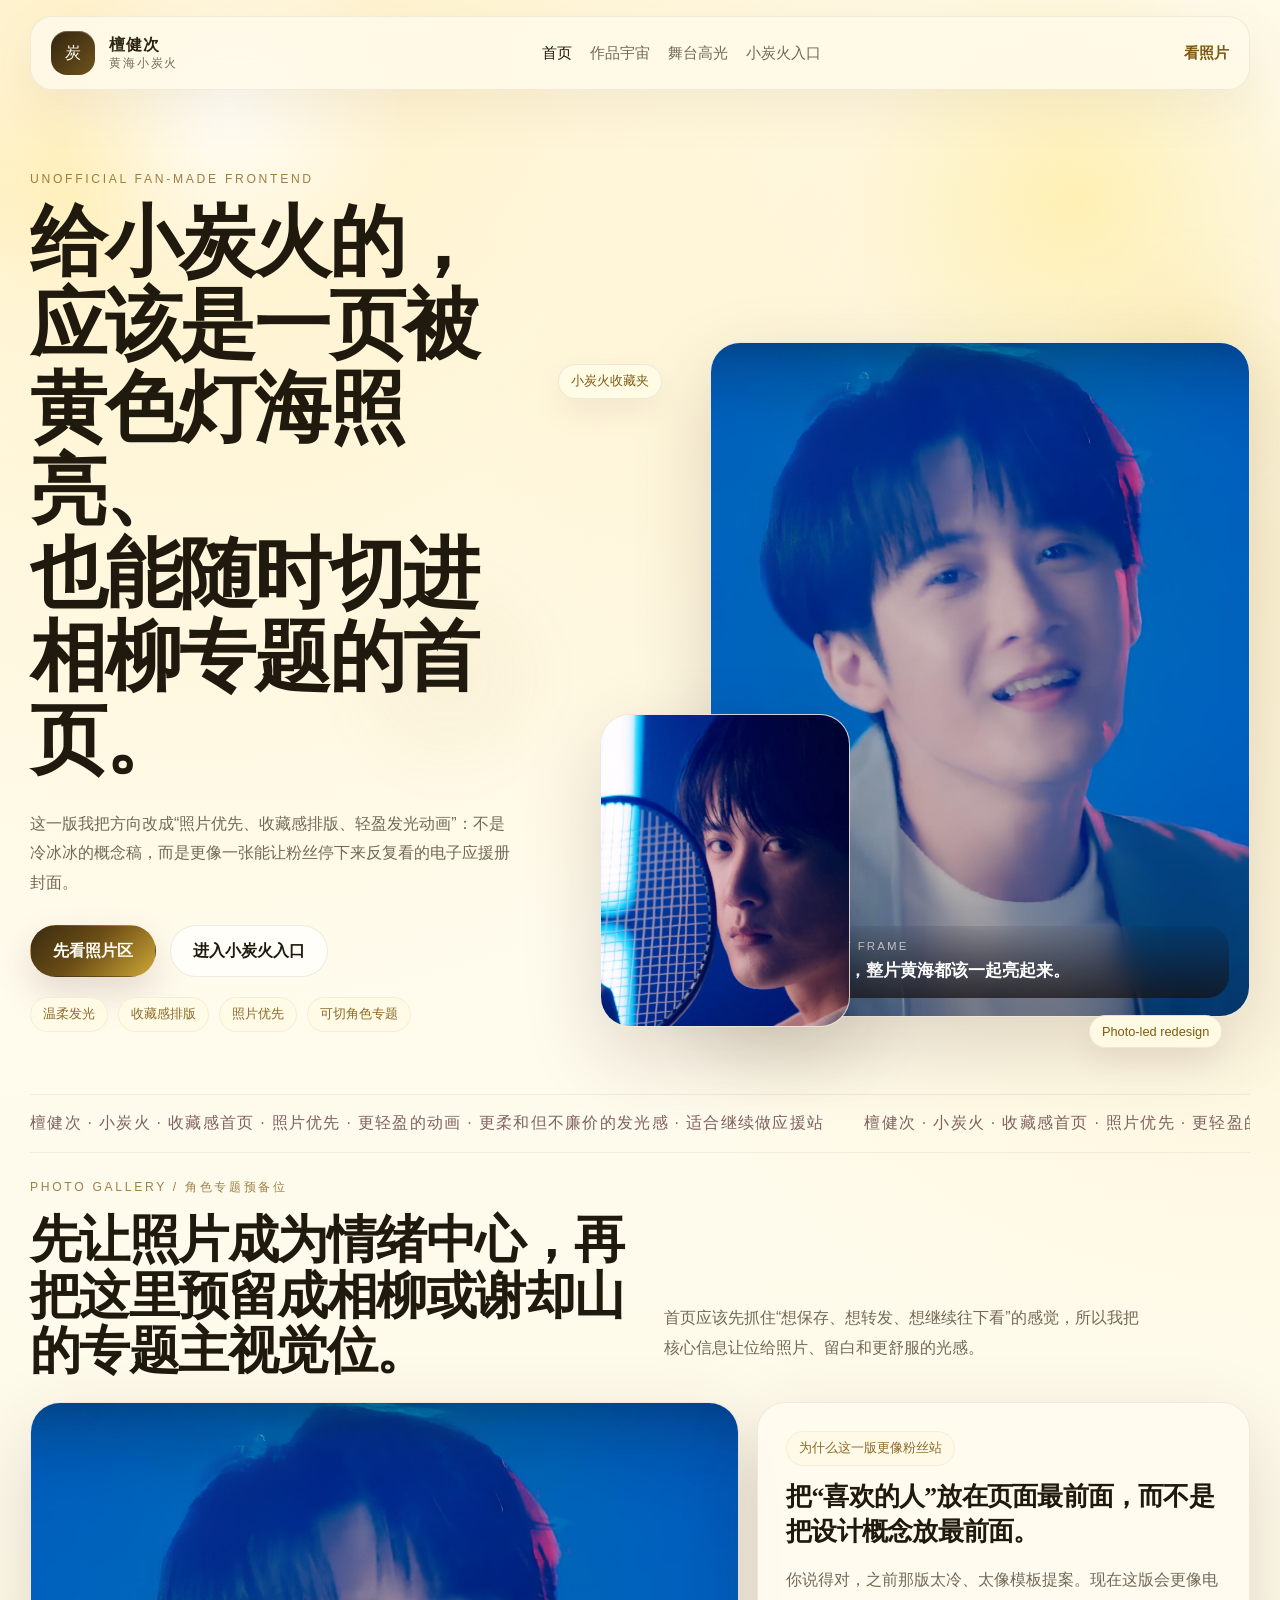
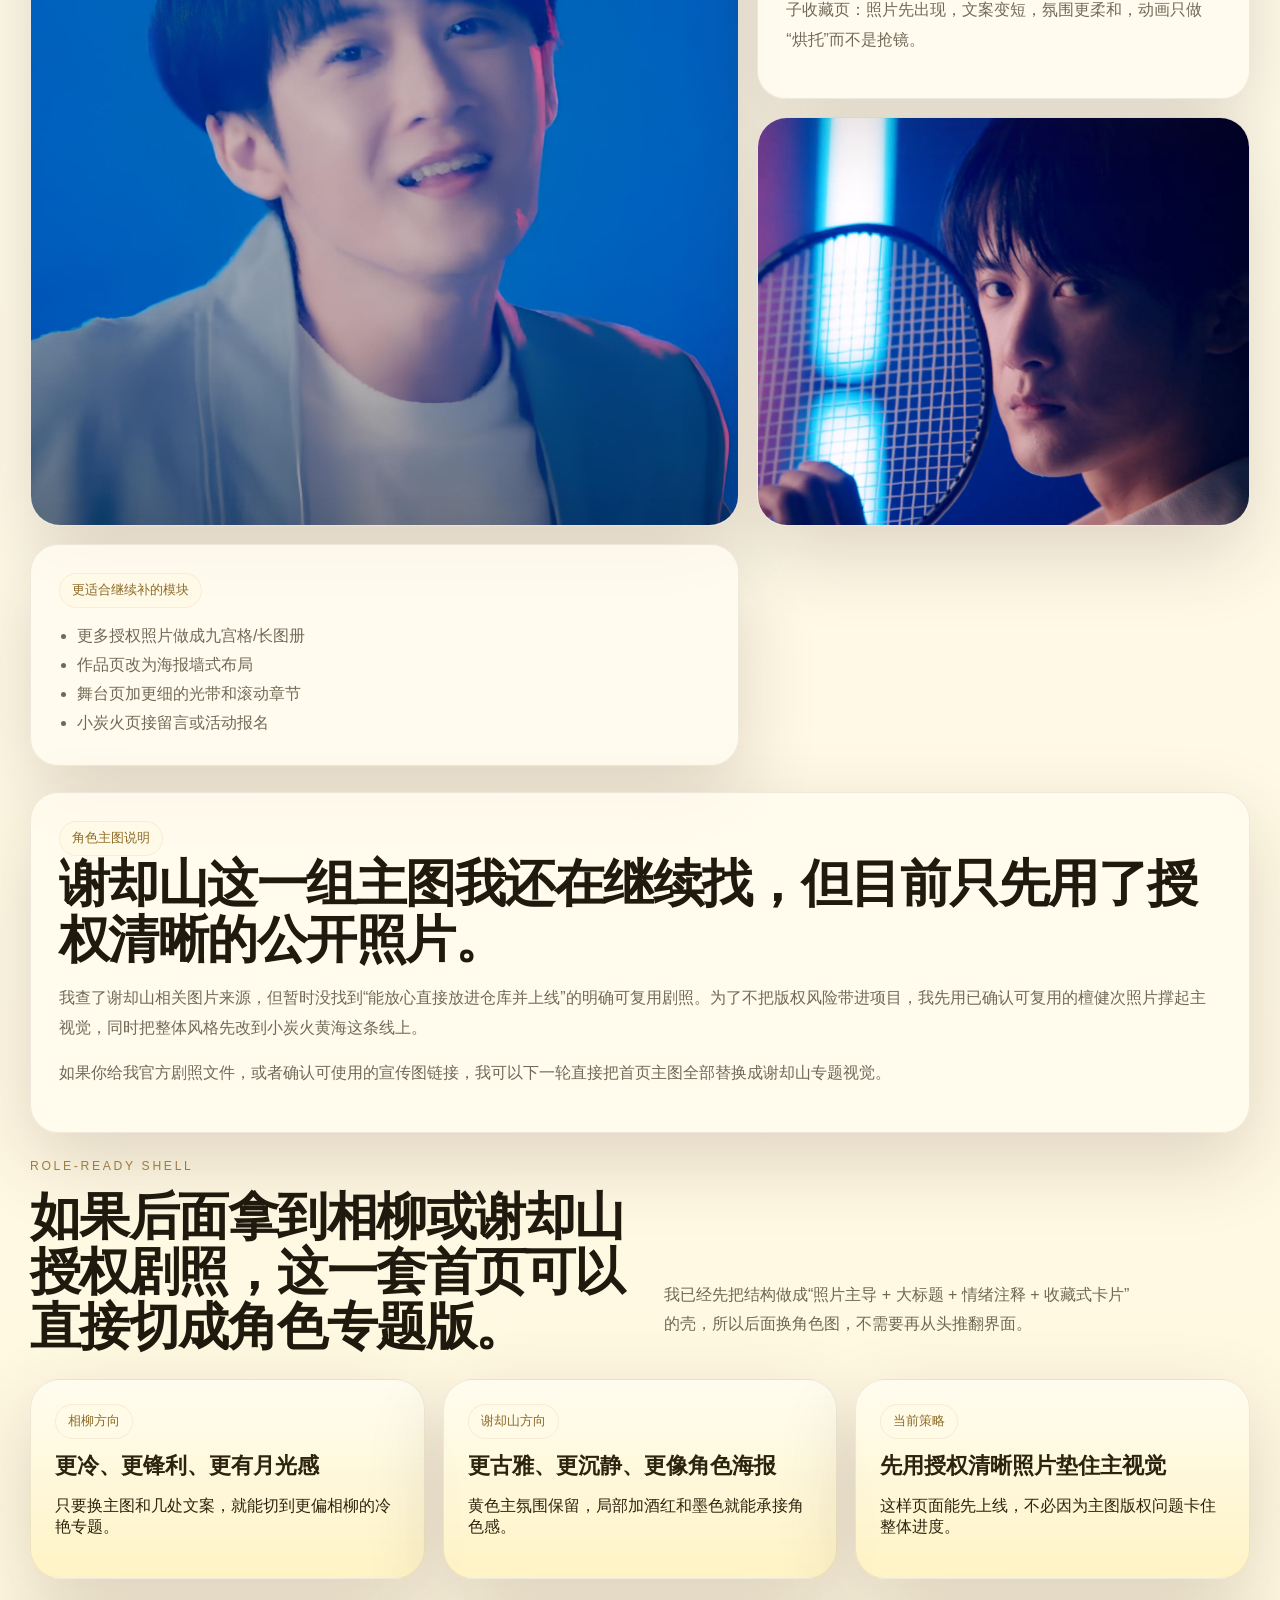
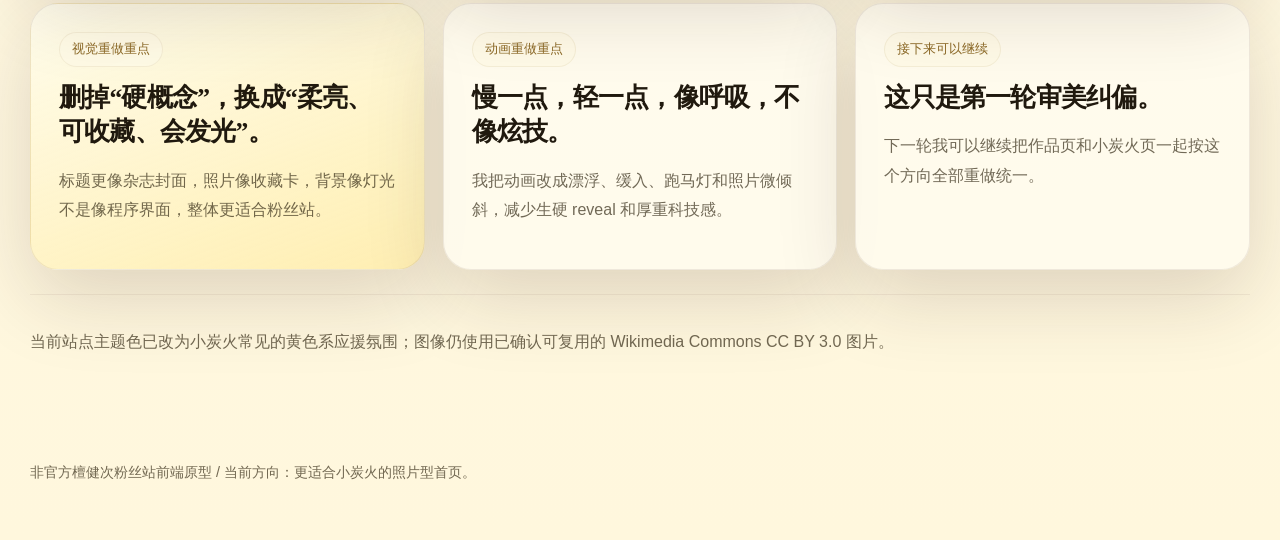
==== commit 23af80bd: "Keep image assets in Pages deploys and prepare the home shell for role-specific hero swaps Now that " ====
--- a/index.html
+++ b/index.html
@@ -52,7 +52,7 @@
           <h1>
             给小炭火的，<br />
             应该是一页被黄色灯海照亮、<br />
-            让人想立刻截图收藏的首页。
+            也能随时切进相柳专题的首页。
           </h1>
           <p class="hero-text fan-copy">
             这一版我把方向改成“照片优先、收藏感排版、轻盈发光动画”：不是冷冰冰的概念稿，而是更像一张能让粉丝停下来反复看的电子应援册封面。
@@ -65,7 +65,7 @@
             <span>温柔发光</span>
             <span>收藏感排版</span>
             <span>照片优先</span>
-            <span>黄色灯海氛围</span>
+            <span>可切角色专题</span>
           </div>
         </div>
 
@@ -101,8 +101,8 @@
       <section id="gallery" class="gallery-showcase reveal">
         <div class="section-heading split-heading fan-heading">
           <div>
-            <p class="eyebrow soft-eyebrow">Photo Gallery</p>
-            <h2>先让照片成为情绪中心，而不是被一堆卡片淹没。</h2>
+            <p class="eyebrow soft-eyebrow">Photo Gallery / 角色专题预备位</p>
+            <h2>先让照片成为情绪中心，再把这里预留成相柳或谢却山的专题主视觉位。</h2>
           </div>
           <p class="section-text fan-copy">
             首页应该先抓住“想保存、想转发、想继续往下看”的感觉，所以我把核心信息让位给照片、留白和更舒服的光感。
@@ -147,6 +147,33 @@
         <h2>谢却山这一组主图我还在继续找，但目前只先用了授权清晰的公开照片。</h2>
         <p>我查了谢却山相关图片来源，但暂时没找到“能放心直接放进仓库并上线”的明确可复用剧照。为了不把版权风险带进项目，我先用已确认可复用的檀健次照片撑起主视觉，同时把整体风格先改到小炭火黄海这条线上。</p>
         <p>如果你给我官方剧照文件，或者确认可使用的宣传图链接，我可以下一轮直接把首页主图全部替换成谢却山专题视觉。</p>
+      </section>
+
+      <section class="section-frame reveal">
+        <div class="section-heading split-heading fan-heading">
+          <div>
+            <p class="eyebrow soft-eyebrow">Role-ready Shell</p>
+            <h2>如果后面拿到相柳或谢却山授权剧照，这一套首页可以直接切成角色专题版。</h2>
+          </div>
+          <p class="section-text fan-copy">我已经先把结构做成“照片主导 + 大标题 + 情绪注释 + 收藏式卡片”的壳，所以后面换角色图，不需要再从头推翻界面。</p>
+        </div>
+        <div class="hero-strip">
+          <article class="hero-strip-card">
+            <span class="mini-label">相柳方向</span>
+            <h3>更冷、更锋利、更有月光感</h3>
+            <p>只要换主图和几处文案，就能切到更偏相柳的冷艳专题。</p>
+          </article>
+          <article class="hero-strip-card">
+            <span class="mini-label">谢却山方向</span>
+            <h3>更古雅、更沉静、更像角色海报</h3>
+            <p>黄色主氛围保留，局部加酒红和墨色就能承接角色感。</p>
+          </article>
+          <article class="hero-strip-card">
+            <span class="mini-label">当前策略</span>
+            <h3>先用授权清晰照片垫住主视觉</h3>
+            <p>这样页面能先上线，不必因为主图版权问题卡住整体进度。</p>
+          </article>
+        </div>
       </section>
 
       <section class="memory-grid reveal">
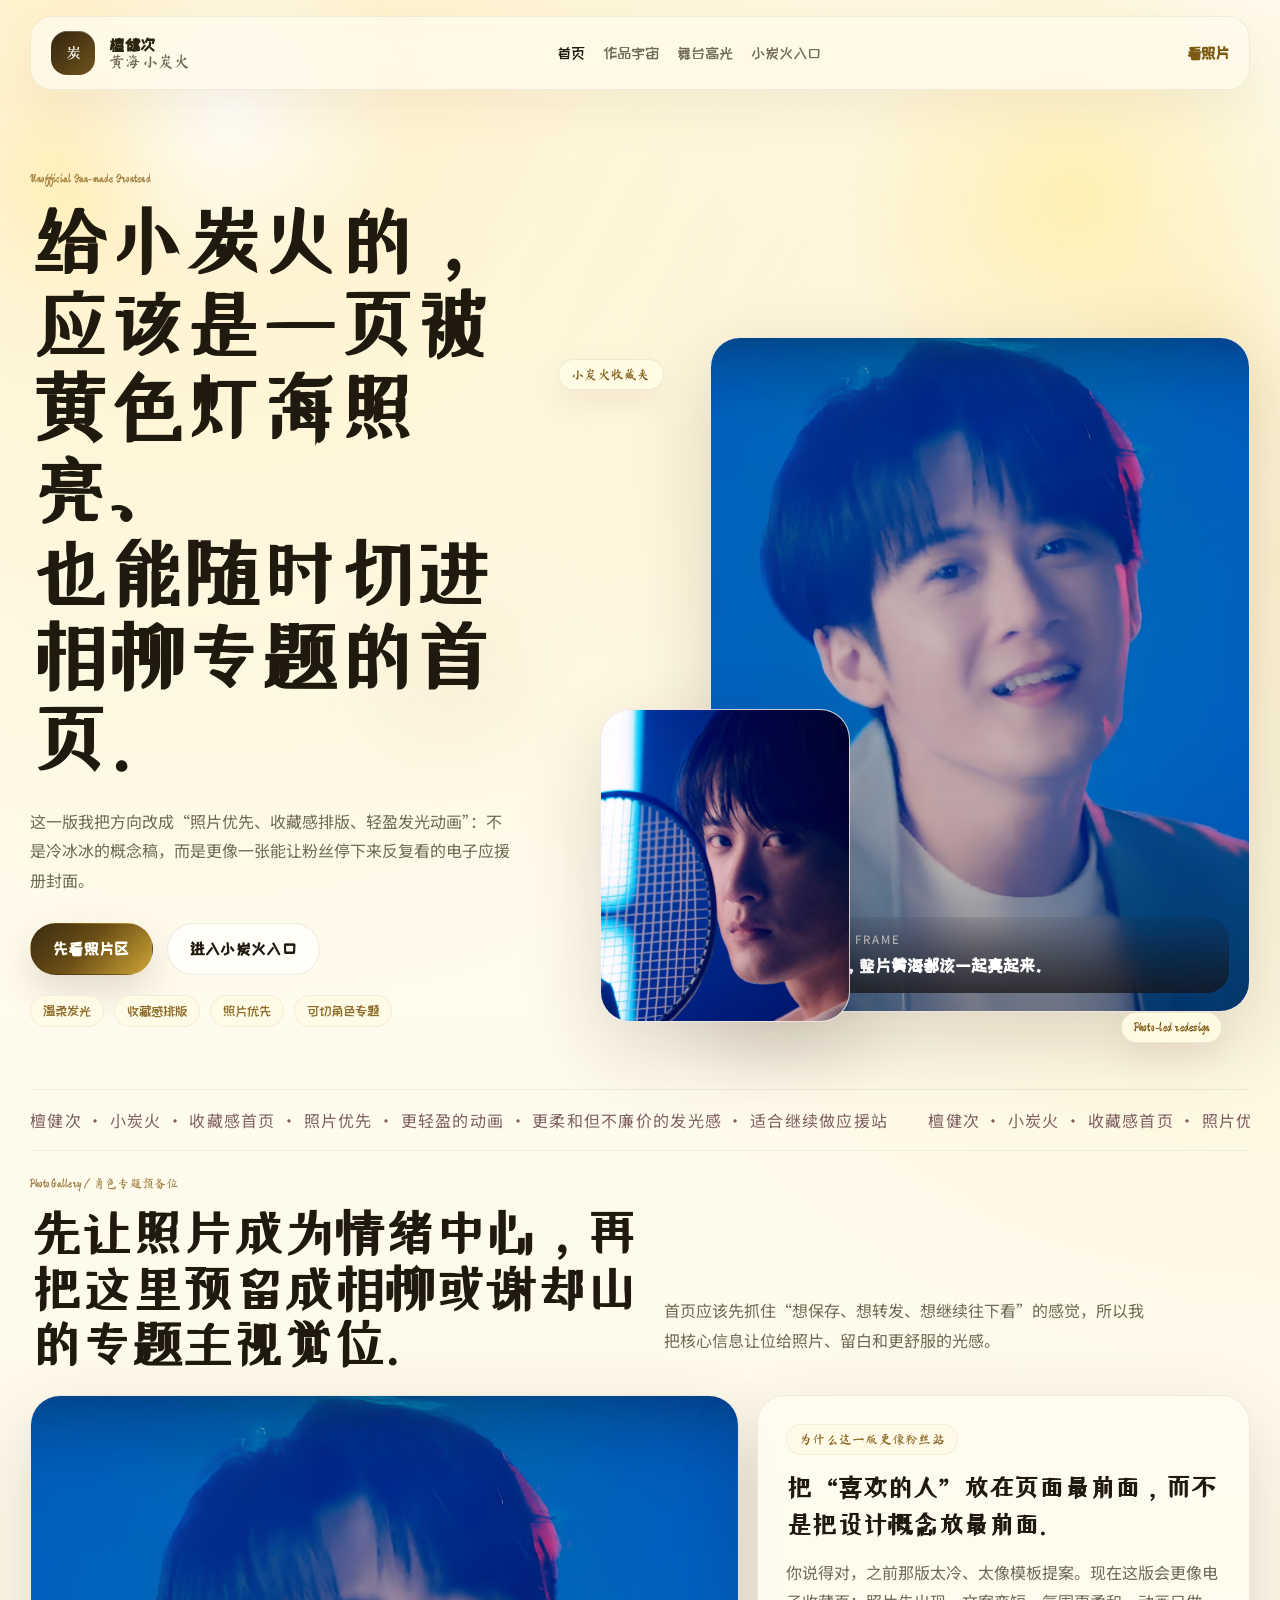
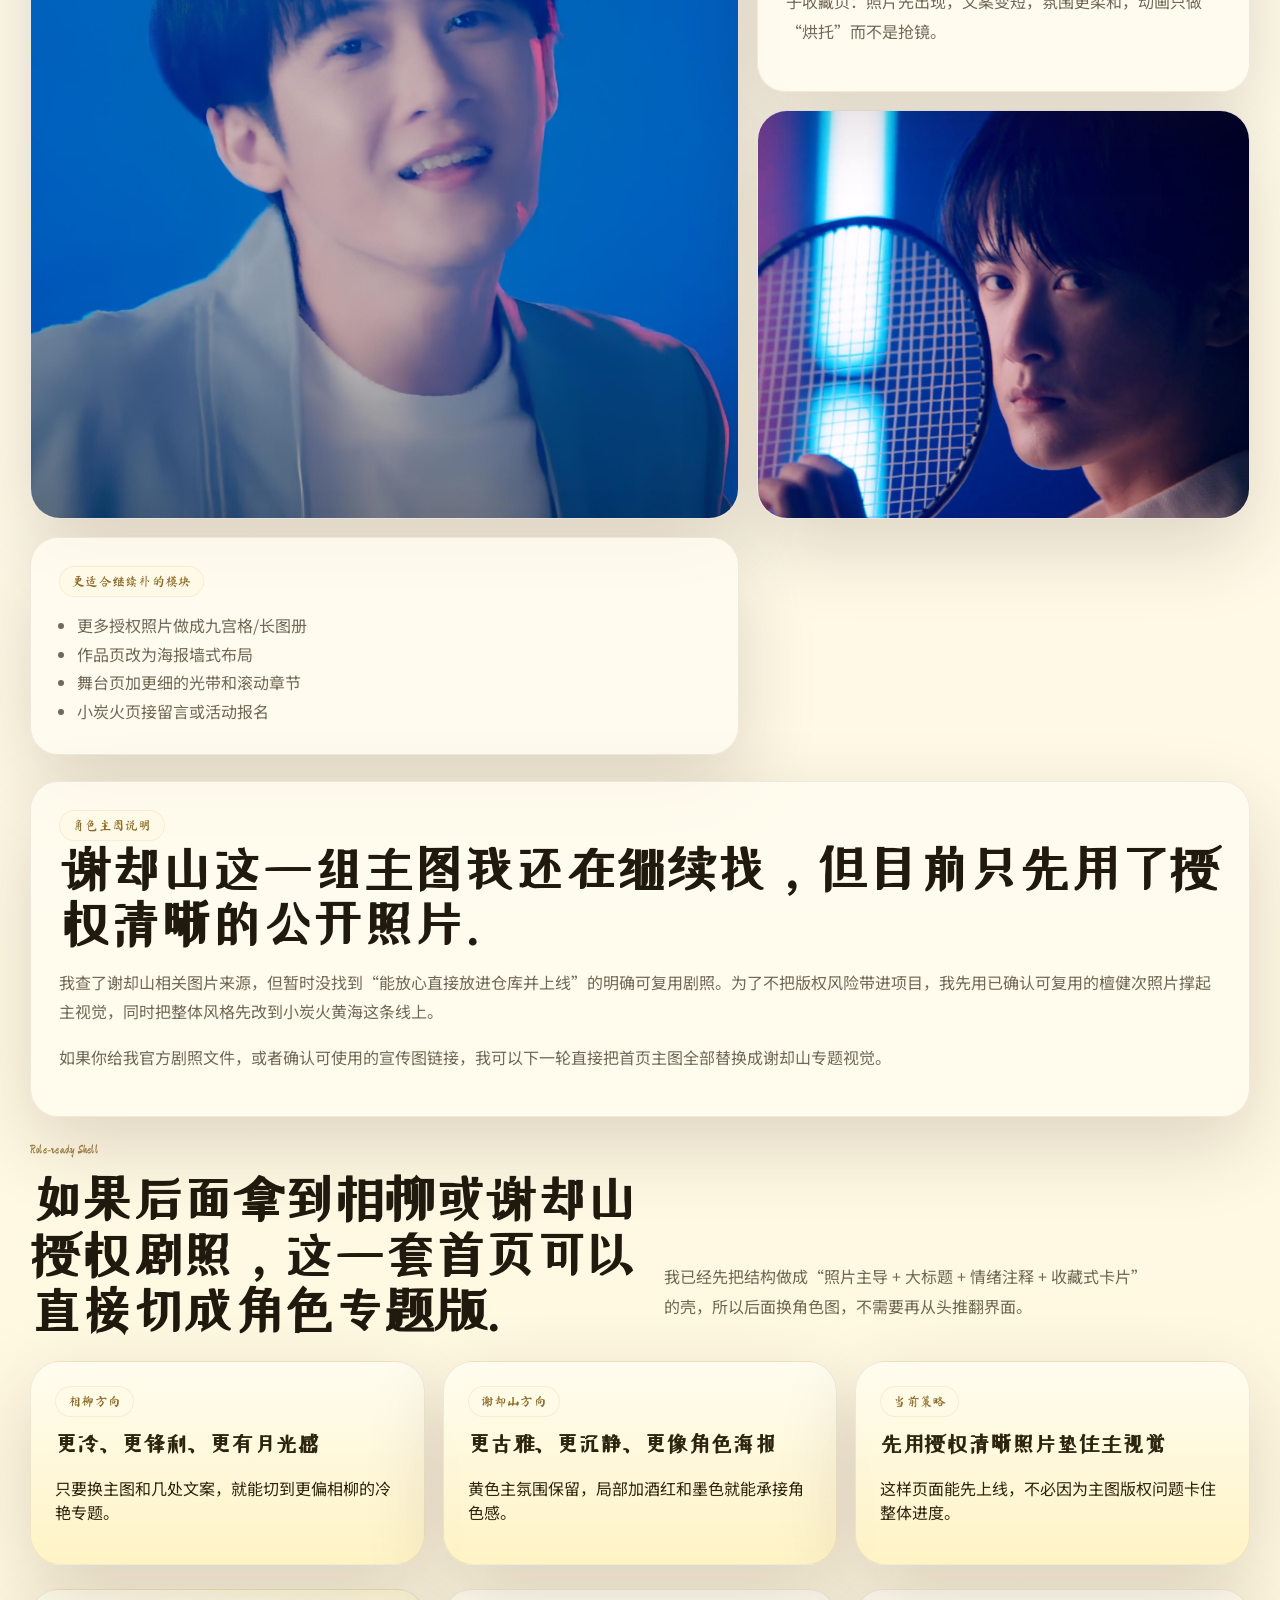
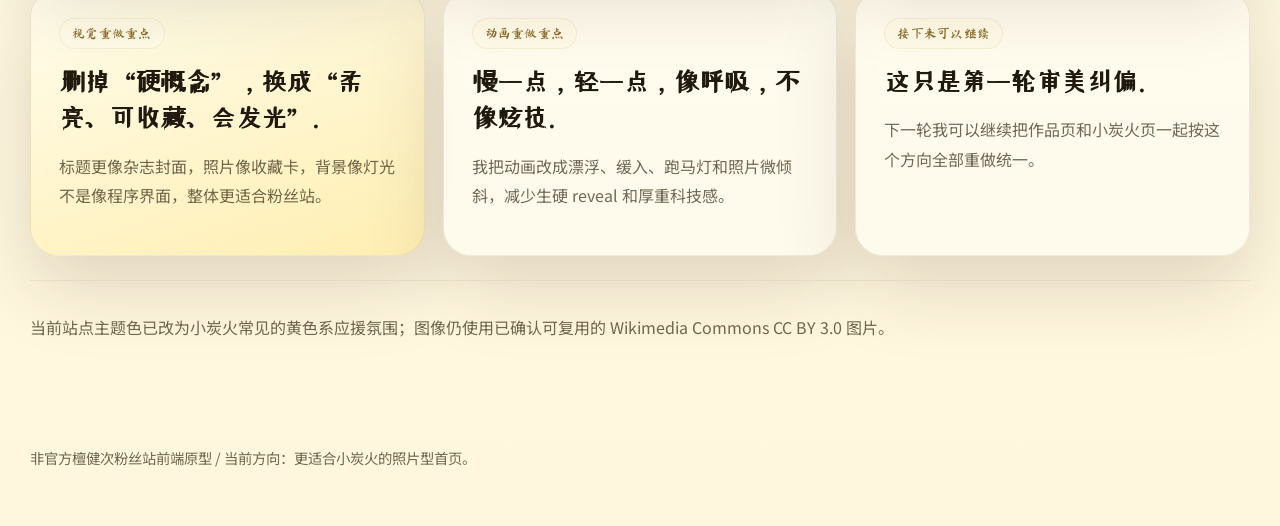
==== commit c4fbd77f: "Make the typography cuter and more layered for a fan-facing visual tone The previous type system was" ====
--- a/index.html
+++ b/index.html
@@ -16,6 +16,7 @@
       href="https://fonts.googleapis.com/css2?family=Cormorant+Garamond:wght@500;600;700&family=Manrope:wght@400;500;600;700;800&display=swap"
       rel="stylesheet"
     />
+    <link href="https://fonts.googleapis.com/css2?family=Ma+Shan+Zheng&family=Noto+Sans+SC:wght@400;500;700&family=ZCOOL+KuaiLe&family=ZCOOL+XiaoWei&display=swap" rel="stylesheet" />
     <link rel="stylesheet" href="styles.css" />
   </head>
   <body data-page="home">
--- a/styles.css
+++ b/styles.css
@@ -19,6 +19,11 @@
   --radius-md: 18px;
   --content: 1220px;
   --ease-out: cubic-bezier(0.22, 1, 0.36, 1);
+
+  --font-body: "Noto Sans SC", "PingFang SC", "Microsoft YaHei", sans-serif;
+  --font-display: "ZCOOL XiaoWei", "Noto Serif SC", "Songti SC", serif;
+  --font-cute: "ZCOOL KuaiLe", "Noto Sans SC", cursive;
+  --font-note: "Ma Shan Zheng", cursive;
 }
 
 * {
@@ -37,7 +42,7 @@
     radial-gradient(circle at 15% 0%, rgba(255, 224, 138, 0.42), transparent 26%),
     radial-gradient(circle at 100% 15%, rgba(243, 199, 66, 0.18), transparent 24%),
     linear-gradient(180deg, #fffdf3 0%, #fff7dd 100%);
-  font-family: "Noto Sans SC", "PingFang SC", "Microsoft YaHei", sans-serif;
+  font-family: var(--font-body);
 }
 
 body.nav-open {
@@ -150,7 +155,7 @@
   display: grid;
   place-items: center;
   color: var(--shell);
-  font-family: "Noto Serif SC", "Songti SC", serif;
+  font-family: var(--font-display);
   font-size: 1rem;
   background: linear-gradient(135deg, #33250f 0%, #6f531c 100%);
   box-shadow: inset 0 1px 0 rgba(255, 255, 255, 0.24);
@@ -271,7 +276,7 @@
 .update-panel h2 {
   margin: 0;
   color: var(--ink);
-  font-family: "Noto Serif SC", "Songti SC", serif;
+  font-family: var(--font-display);
   font-weight: 600;
   letter-spacing: -0.03em;
   line-height: 1.08;
@@ -555,7 +560,7 @@
 .poster-note h3,
 .club-card h3 {
   margin: 14px 0 10px;
-  font-family: "Noto Serif SC", "Songti SC", serif;
+  font-family: var(--font-display);
   font-size: clamp(1.4rem, 2vw, 2rem);
   line-height: 1.35;
 }
@@ -609,7 +614,7 @@
 
 .hero-strip-card h3 {
   margin: 12px 0 8px;
-  font-family: "Noto Serif SC", "Songti SC", serif;
+  font-family: var(--font-display);
   font-size: 1.36rem;
 }
 
@@ -980,3 +985,70 @@
     min-height: 360px;
   }
 }
+
+
+.brand-copy strong {
+  font-family: var(--font-cute);
+  font-size: 1.02rem;
+  letter-spacing: 0.04em;
+}
+
+.brand-copy em {
+  font-family: var(--font-note);
+  font-size: 0.98rem;
+  letter-spacing: 0.02em;
+  text-transform: none;
+}
+
+.hero-fan h1,
+.page-intro h1,
+.section-heading h2,
+.club-copy h2,
+.update-panel h2,
+.gallery-copy h3,
+.memory-card h3,
+.card-soft h3,
+.poster-note h3,
+.club-card h3,
+.hero-strip-card h3 {
+  font-family: var(--font-display);
+}
+
+.eyebrow,
+.mini-label,
+.floating-badge {
+  font-family: var(--font-note);
+  letter-spacing: 0.02em;
+  text-transform: none;
+}
+
+.fan-tags span,
+.button.primary,
+.button.secondary,
+.site-nav a,
+.ghost-link,
+.photo-card-meta strong {
+  font-family: var(--font-cute);
+}
+
+.hero-strip-card h3,
+.gallery-copy h3,
+.memory-card h3,
+.card-soft h3,
+.poster-note h3,
+.club-card h3 {
+  line-height: 1.42;
+}
+
+.button {
+  letter-spacing: 0.02em;
+}
+
+.site-nav a,
+.ghost-link {
+  font-size: 0.98rem;
+}
+
+.fan-tags span {
+  font-size: 0.84rem;
+}
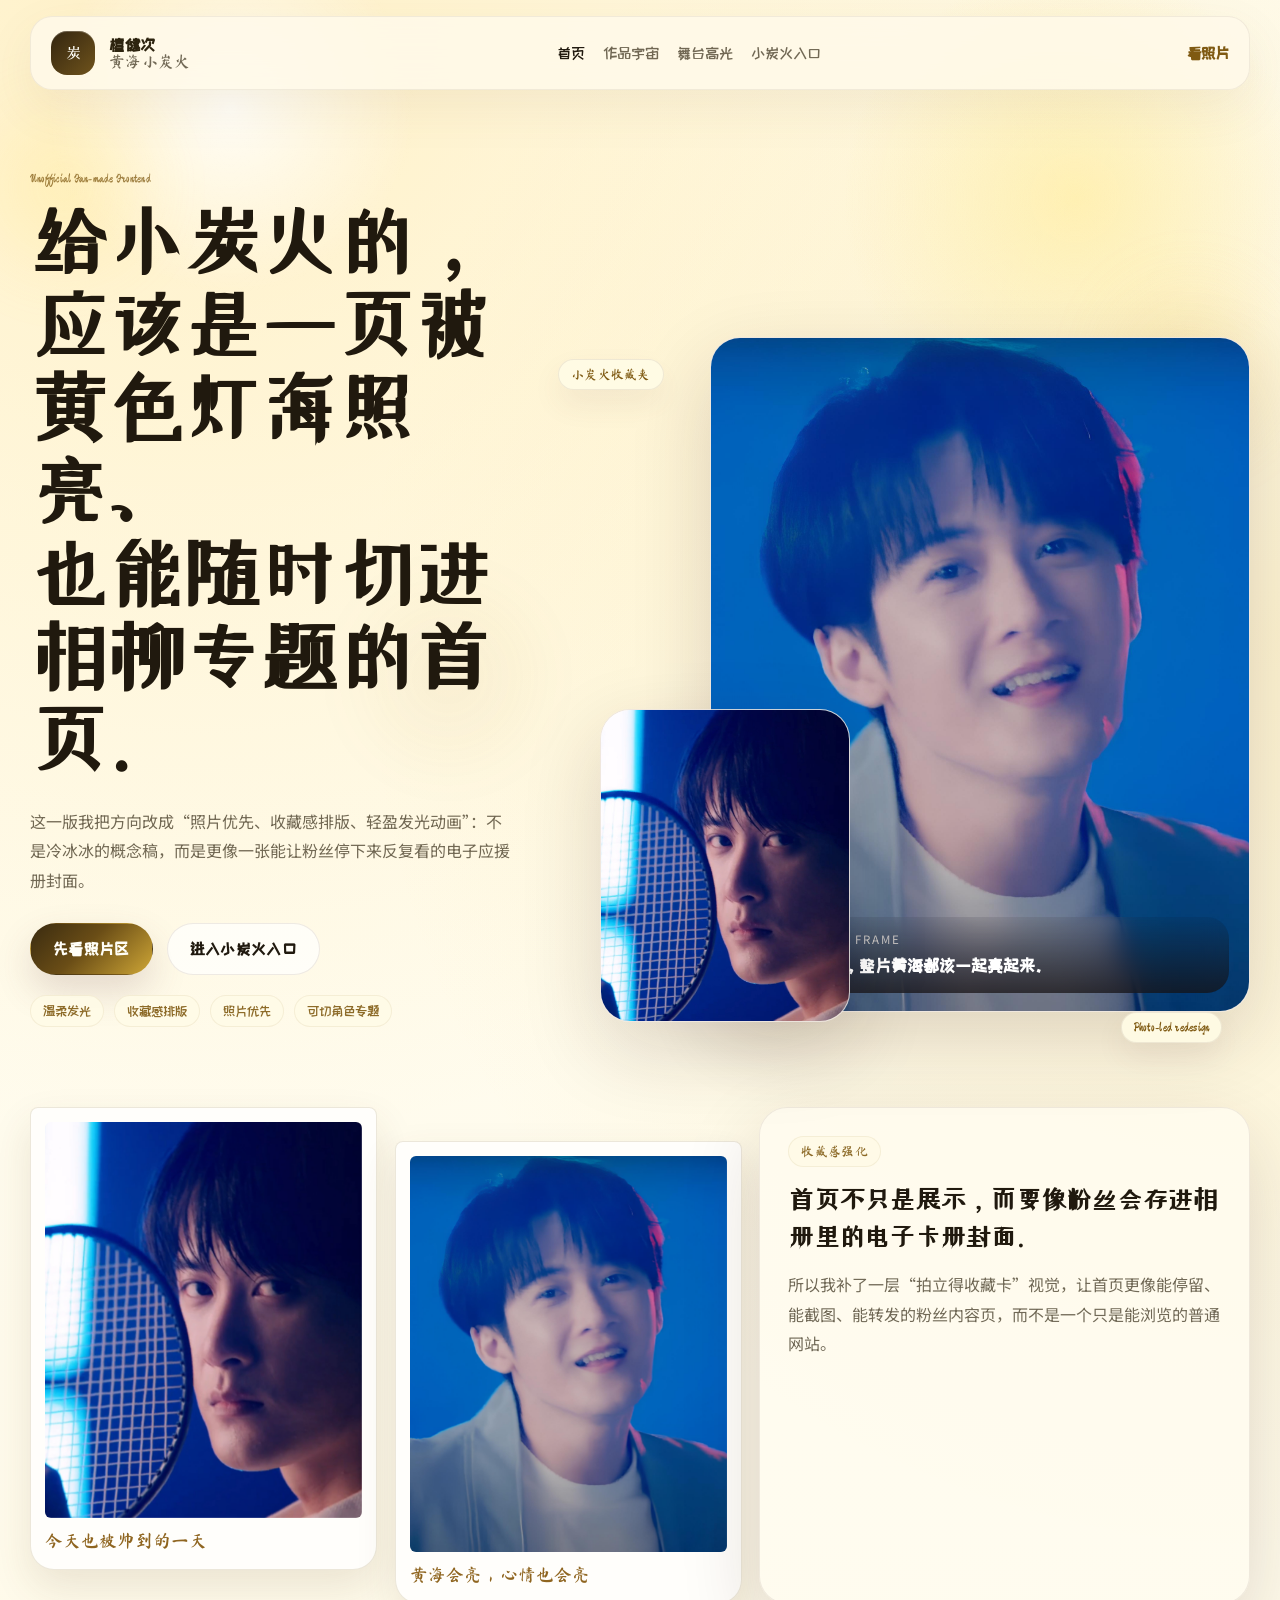
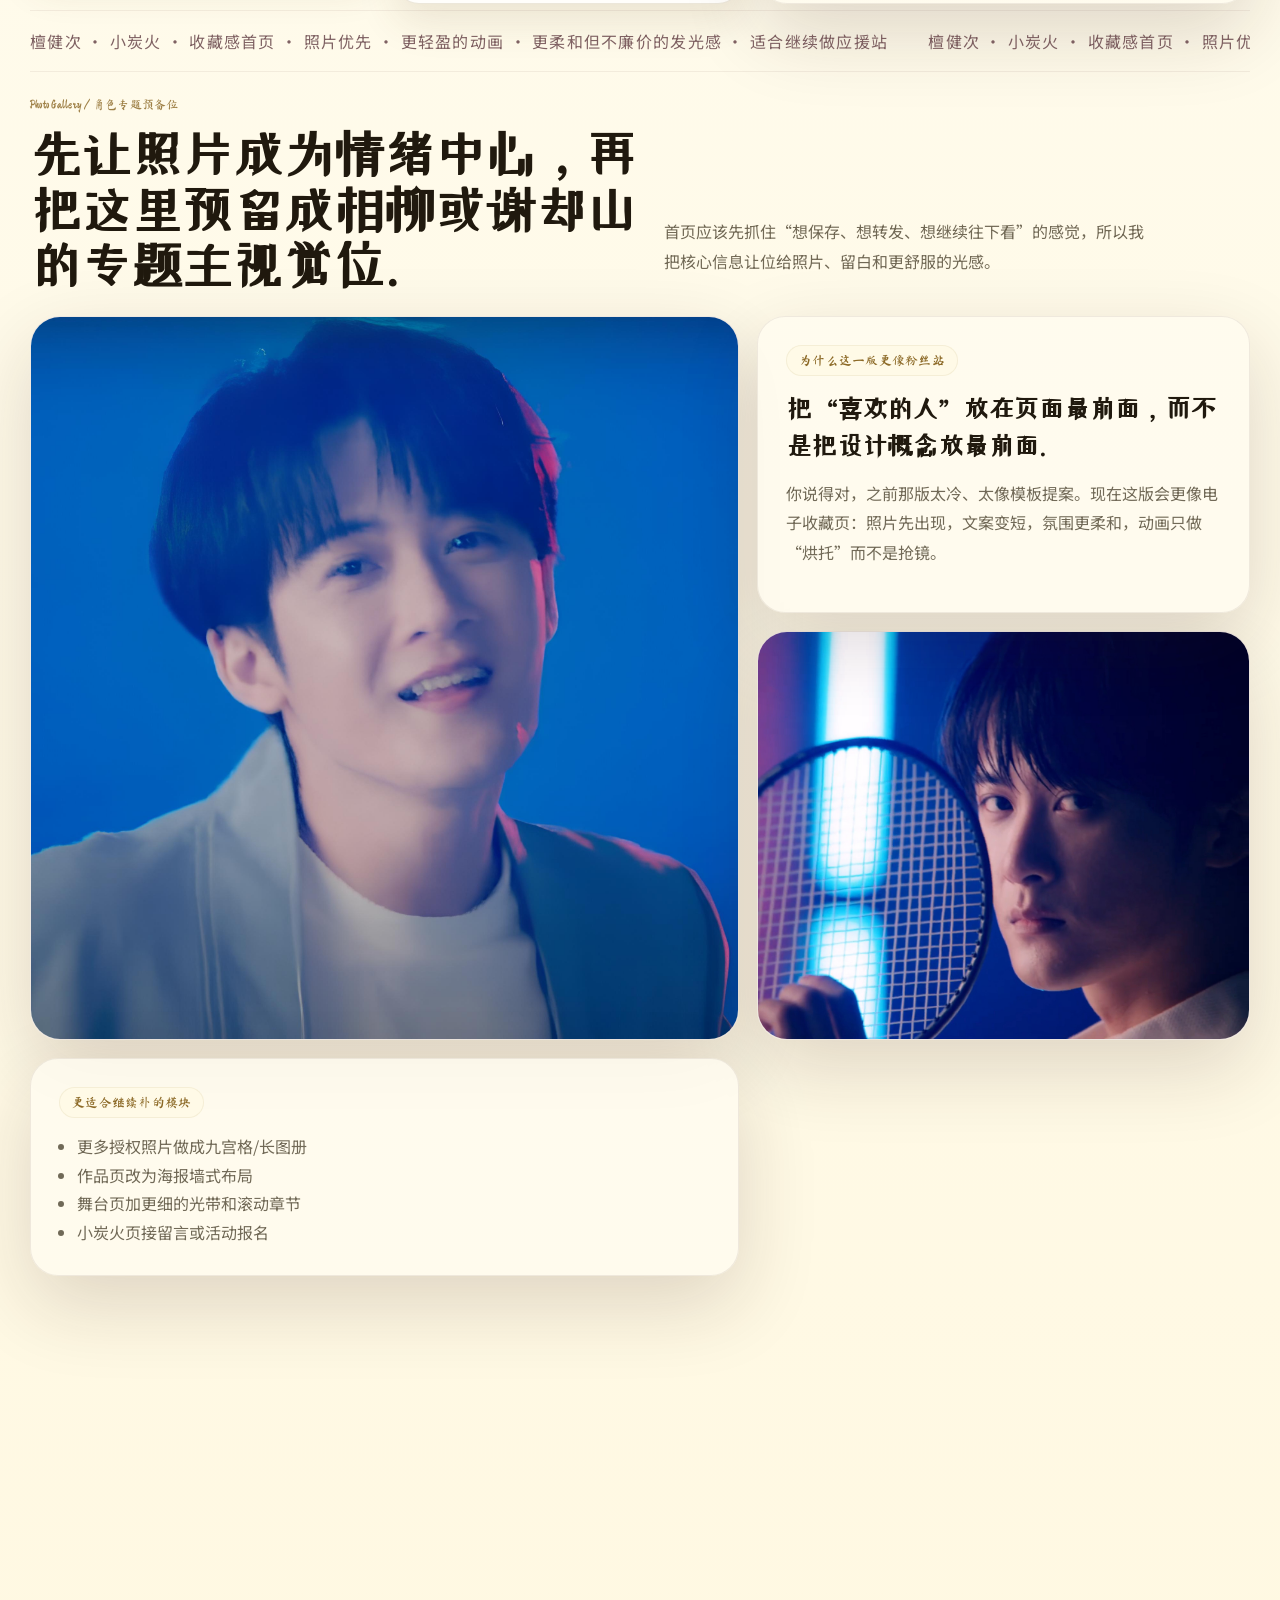
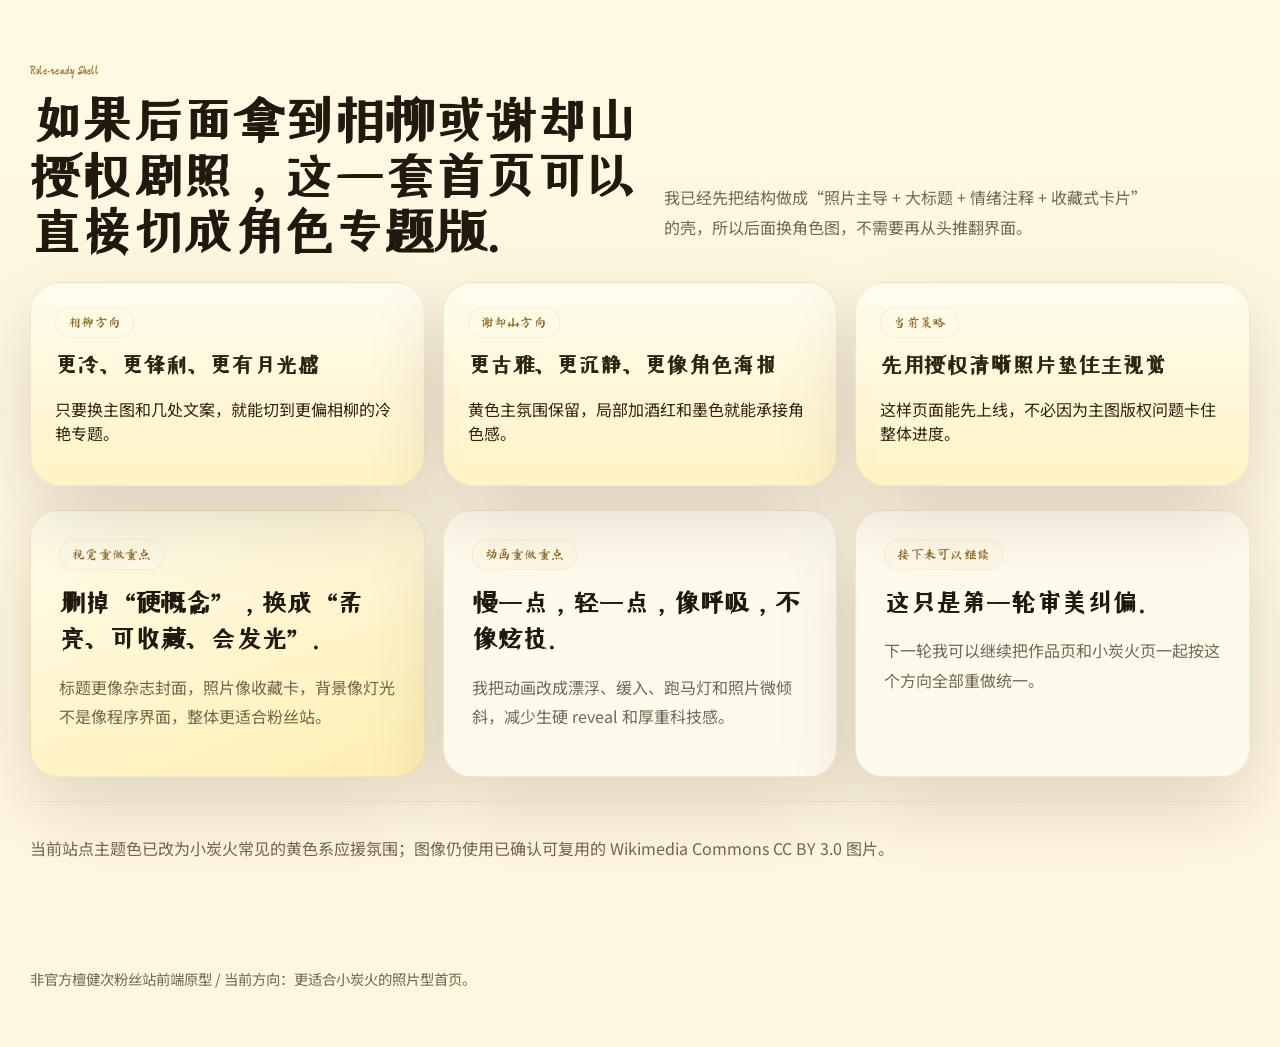
==== commit bfd106a8: "Deepen the collectible fan-book feel across the homepage and subpages The site had the right warmer " ====
--- a/index.html
+++ b/index.html
@@ -12,10 +12,6 @@
     <link rel="icon" type="image/svg+xml" href="favicon.svg" />
     <link rel="preconnect" href="https://fonts.googleapis.com" />
     <link rel="preconnect" href="https://fonts.gstatic.com" crossorigin />
-    <link
-      href="https://fonts.googleapis.com/css2?family=Cormorant+Garamond:wght@500;600;700&family=Manrope:wght@400;500;600;700;800&display=swap"
-      rel="stylesheet"
-    />
     <link href="https://fonts.googleapis.com/css2?family=Ma+Shan+Zheng&family=Noto+Sans+SC:wght@400;500;700&family=ZCOOL+KuaiLe&family=ZCOOL+XiaoWei&display=swap" rel="stylesheet" />
     <link rel="stylesheet" href="styles.css" />
   </head>
@@ -92,6 +88,22 @@
         </div>
       </section>
 
+      <section class="fan-polaroids reveal" aria-label="收藏卡展示">
+        <article class="polaroid-card tilt-card">
+          <img src="assets/images/tan-jianci-racket.jpg" alt="檀健次照片收藏卡" />
+          <div class="polaroid-note">今天也被帅到的一天</div>
+        </article>
+        <article class="polaroid-card tilt-card offset-card">
+          <img src="assets/images/tan-jianci-smile.jpg" alt="檀健次照片收藏卡" />
+          <div class="polaroid-note">黄海会亮，心情也会亮</div>
+        </article>
+        <article class="polaroid-copy card-soft">
+          <span class="mini-label">收藏感强化</span>
+          <h3>首页不只是展示，而要像粉丝会存进相册里的电子卡册封面。</h3>
+          <p>所以我补了一层“拍立得收藏卡”视觉，让首页更像能停留、能截图、能转发的粉丝内容页，而不是一个只是能浏览的普通网站。</p>
+        </article>
+      </section>
+
       <section class="ticker-band reveal" aria-label="滚动文案">
         <div class="ticker-track">
           <span>檀健次 · 小炭火 · 收藏感首页 · 照片优先 · 更轻盈的动画 · 更柔和但不廉价的发光感 · 适合继续做应援站</span>
--- a/styles.css
+++ b/styles.css
@@ -1052,3 +1052,51 @@
 .fan-tags span {
   font-size: 0.84rem;
 }
+
+
+.fan-polaroids {
+  display: grid;
+  grid-template-columns: 0.82fr 0.82fr 1.16fr;
+  gap: 18px;
+  align-items: start;
+  margin-top: 24px;
+}
+
+.polaroid-card {
+  padding: 14px 14px 20px;
+  border-radius: 8px 8px 24px 24px;
+  background: #fffefb;
+  border: 1px solid rgba(119, 90, 18, 0.14);
+  box-shadow: 0 18px 40px rgba(94, 69, 34, 0.12);
+}
+
+.polaroid-card img {
+  aspect-ratio: 4 / 5;
+  object-fit: cover;
+  border-radius: 6px;
+}
+
+.polaroid-note {
+  padding-top: 14px;
+  color: var(--wine);
+  font-family: var(--font-note);
+  font-size: 1.1rem;
+}
+
+.offset-card {
+  margin-top: 34px;
+}
+
+.polaroid-copy {
+  min-height: 100%;
+}
+
+@media (max-width: 1100px) {
+  .fan-polaroids {
+    grid-template-columns: 1fr;
+  }
+
+  .offset-card {
+    margin-top: 0;
+  }
+}
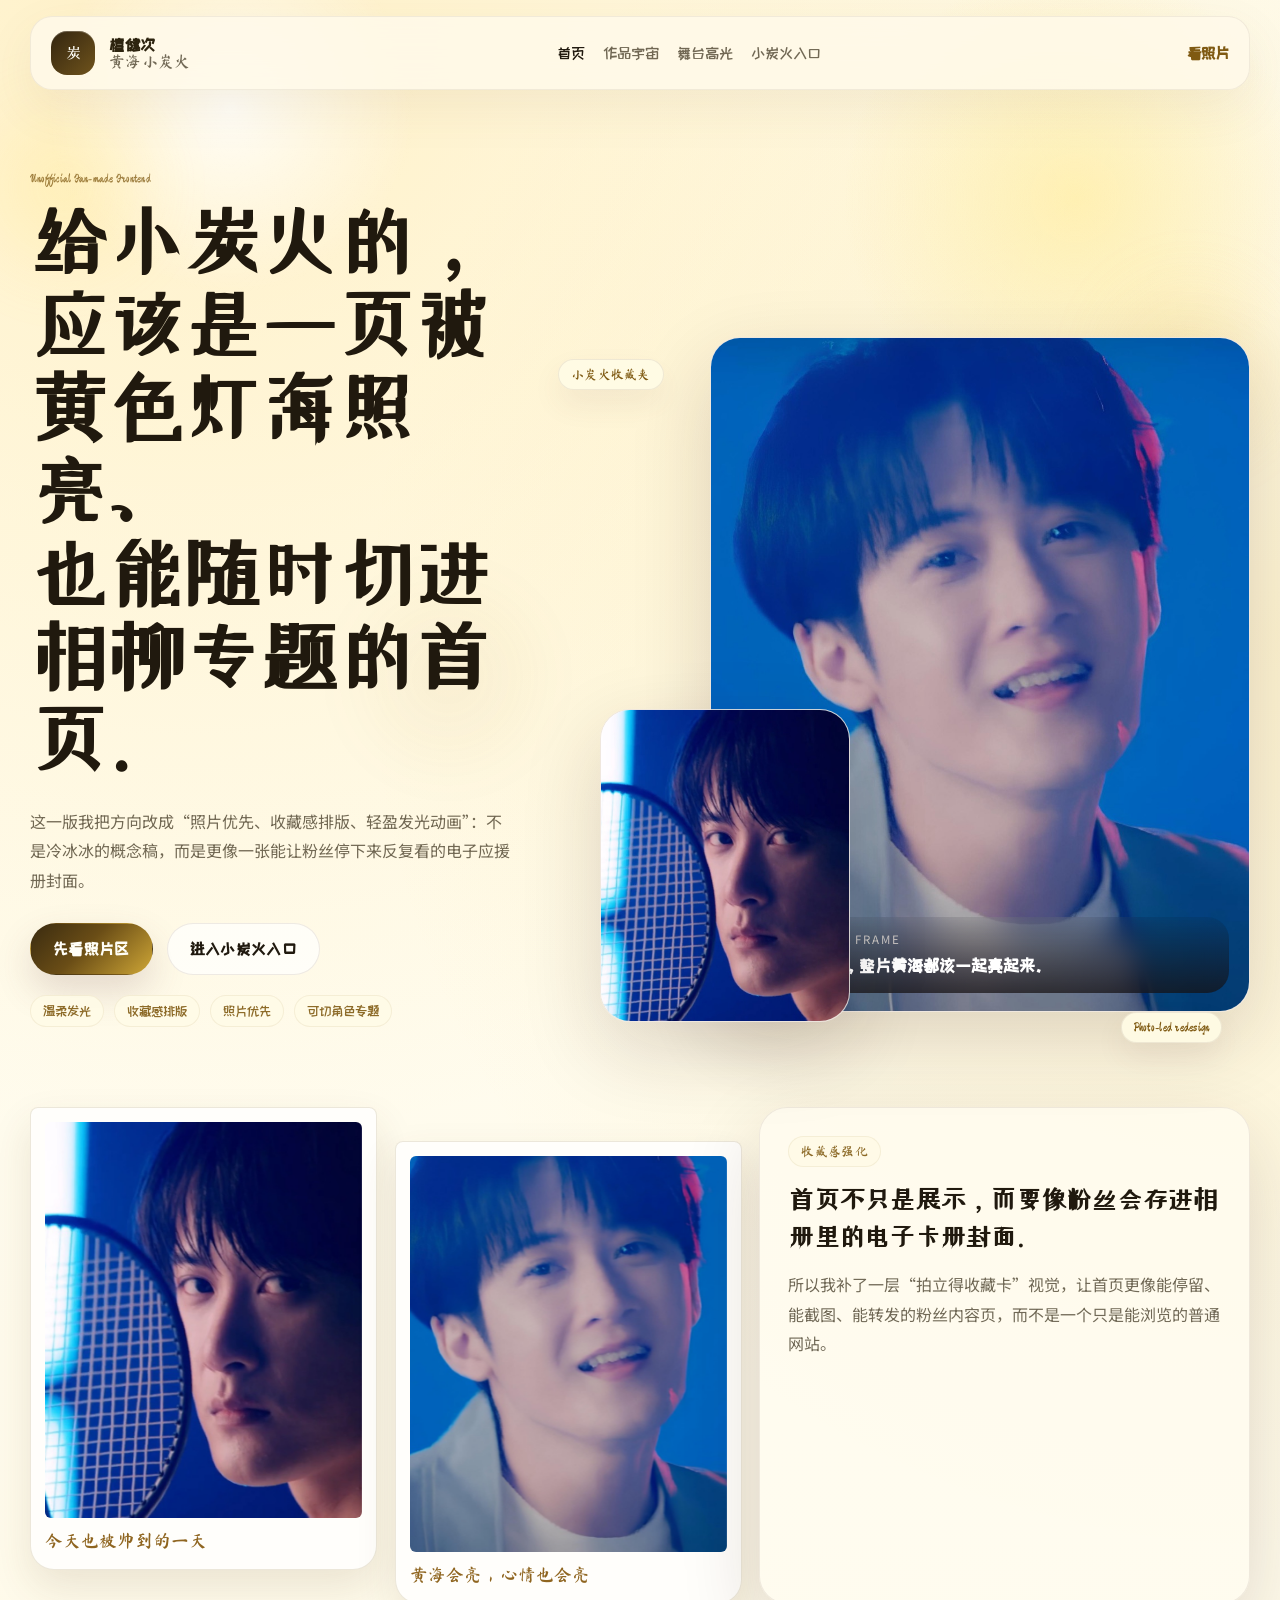
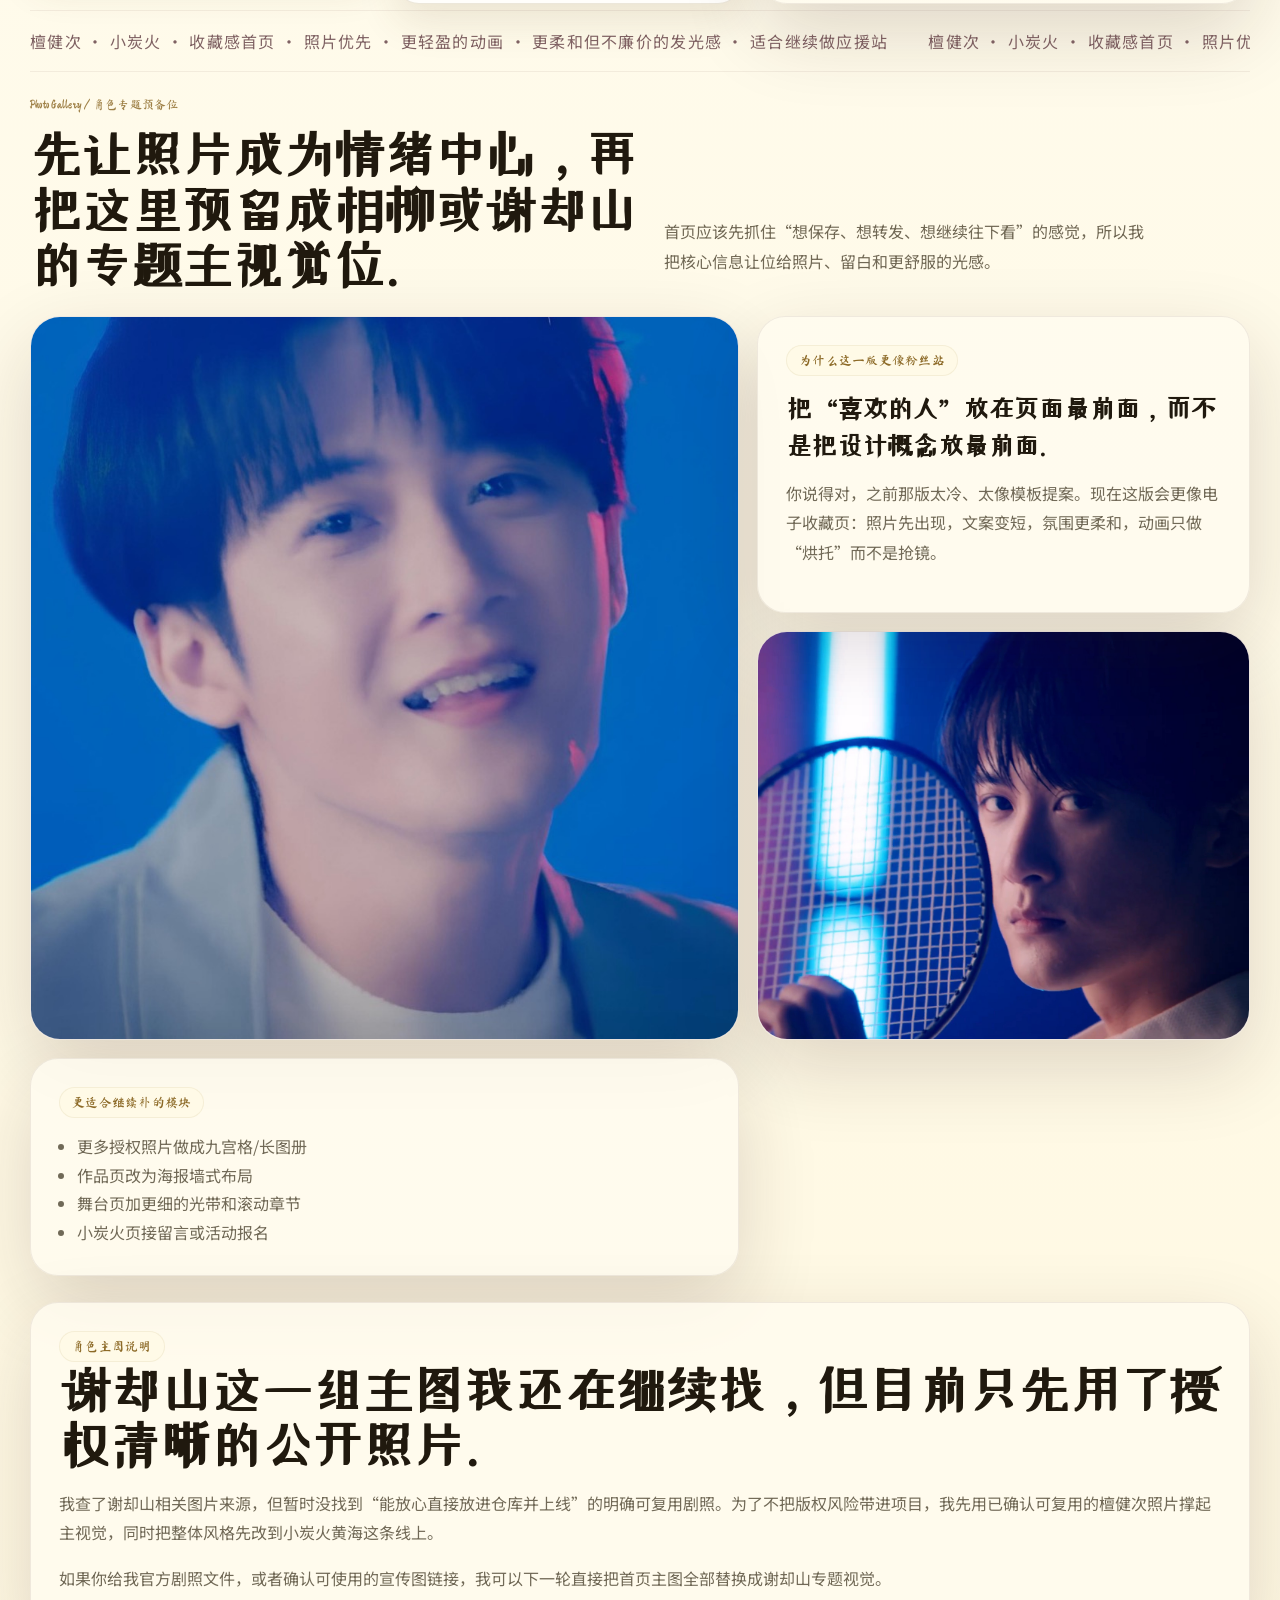
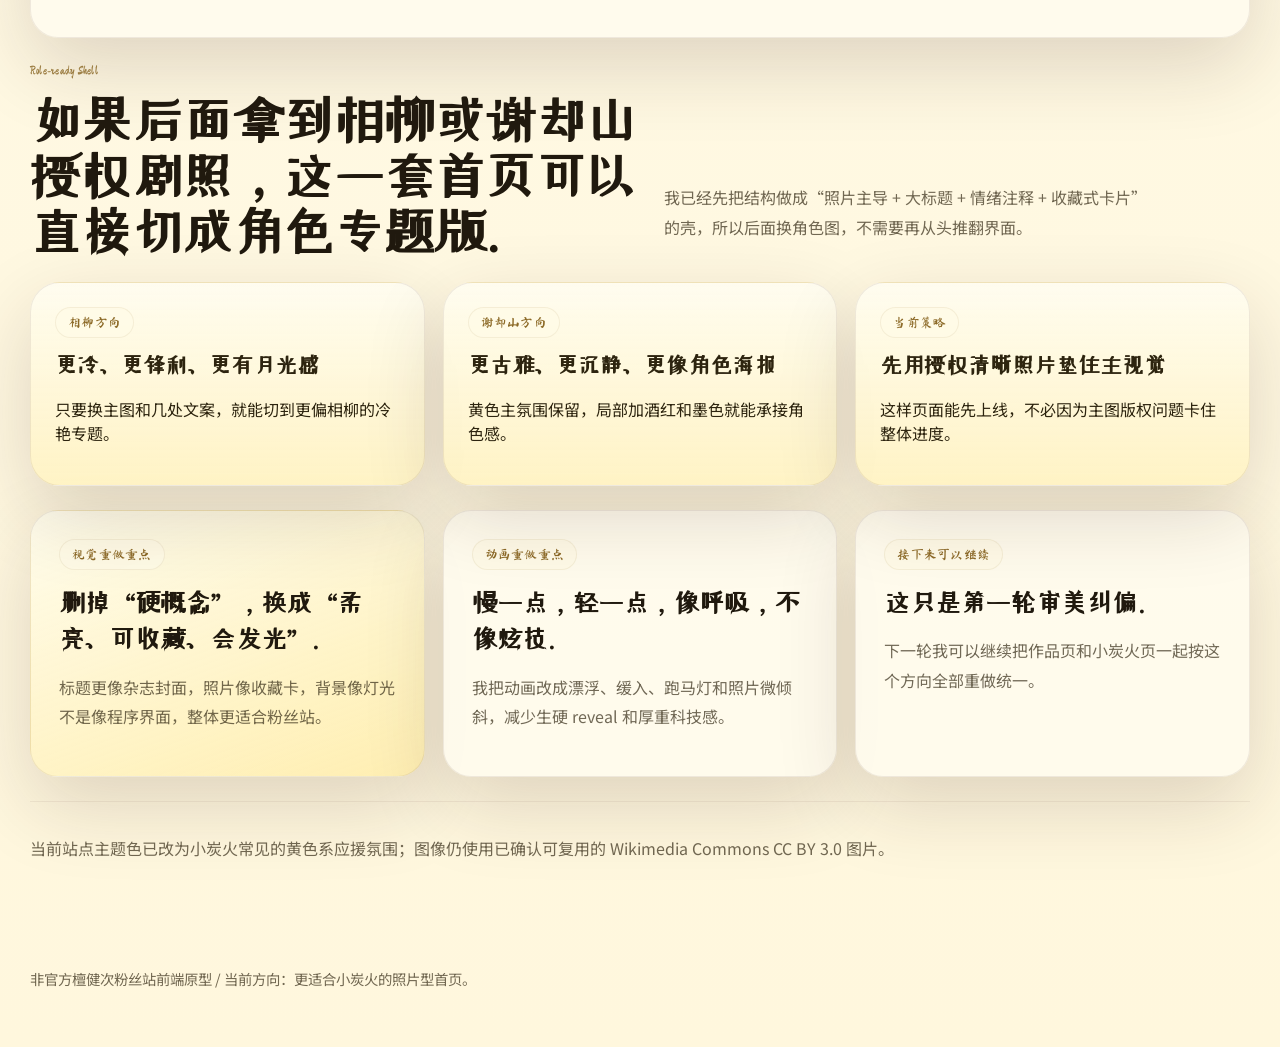
==== commit b558de87: "Add richer local photo crops and ship them through Pages deploys The redesign was still leaning too " ====
--- a/index.html
+++ b/index.html
@@ -6,7 +6,7 @@
     <title>檀健次 | 小炭火收藏夹</title>
     <meta
       name="description"
-      content="给��健次粉丝小炭火的非官方前端概念站：首页以照片、围绕小炭火黄色应援氛围、照片驱动排版和轻盈动画来重做。"
+      content="给檀健次粉丝小炭火的非官方前端概念站：首页以照片、围绕小炭火黄色应援氛围、照片驱动排版和轻盈动画来重做。"
     />
     <meta name="theme-color" content="#0f1730" />
     <link rel="icon" type="image/svg+xml" href="favicon.svg" />
@@ -69,7 +69,7 @@
         <div class="hero-photo-stack" aria-label="檀健次照片展示">
           <article class="photo-card photo-card-main tilt-card">
             <img
-              src="assets/images/tan-jianci-smile.jpg"
+              src="assets/derived/smile-portrait.jpg"
               alt="檀健次照片，蓝色背景下微笑看向镜头"
             />
             <div class="photo-card-meta">
@@ -79,7 +79,7 @@
           </article>
           <article class="photo-card photo-card-side tilt-card">
             <img
-              src="assets/images/tan-jianci-racket.jpg"
+              src="assets/derived/racket-portrait.jpg"
               alt="檀健次照片，侧持球拍凝视镜头"
             />
           </article>
@@ -90,11 +90,11 @@
 
       <section class="fan-polaroids reveal" aria-label="收藏卡展示">
         <article class="polaroid-card tilt-card">
-          <img src="assets/images/tan-jianci-racket.jpg" alt="檀健次照片收藏卡" />
+          <img src="assets/derived/racket-portrait.jpg" alt="檀健次照片收藏卡" />
           <div class="polaroid-note">今天也被帅到的一天</div>
         </article>
         <article class="polaroid-card tilt-card offset-card">
-          <img src="assets/images/tan-jianci-smile.jpg" alt="檀健次照片收藏卡" />
+          <img src="assets/derived/smile-wide.jpg" alt="檀健次照片收藏卡" />
           <div class="polaroid-note">黄海会亮，心情也会亮</div>
         </article>
         <article class="polaroid-copy card-soft">
@@ -125,7 +125,7 @@
         <div class="gallery-grid">
           <article class="gallery-large tilt-card">
             <img
-              src="assets/images/tan-jianci-smile.jpg"
+              src="assets/derived/smile-wide.jpg"
               alt="檀健次近景微笑照片"
             />
           </article>
